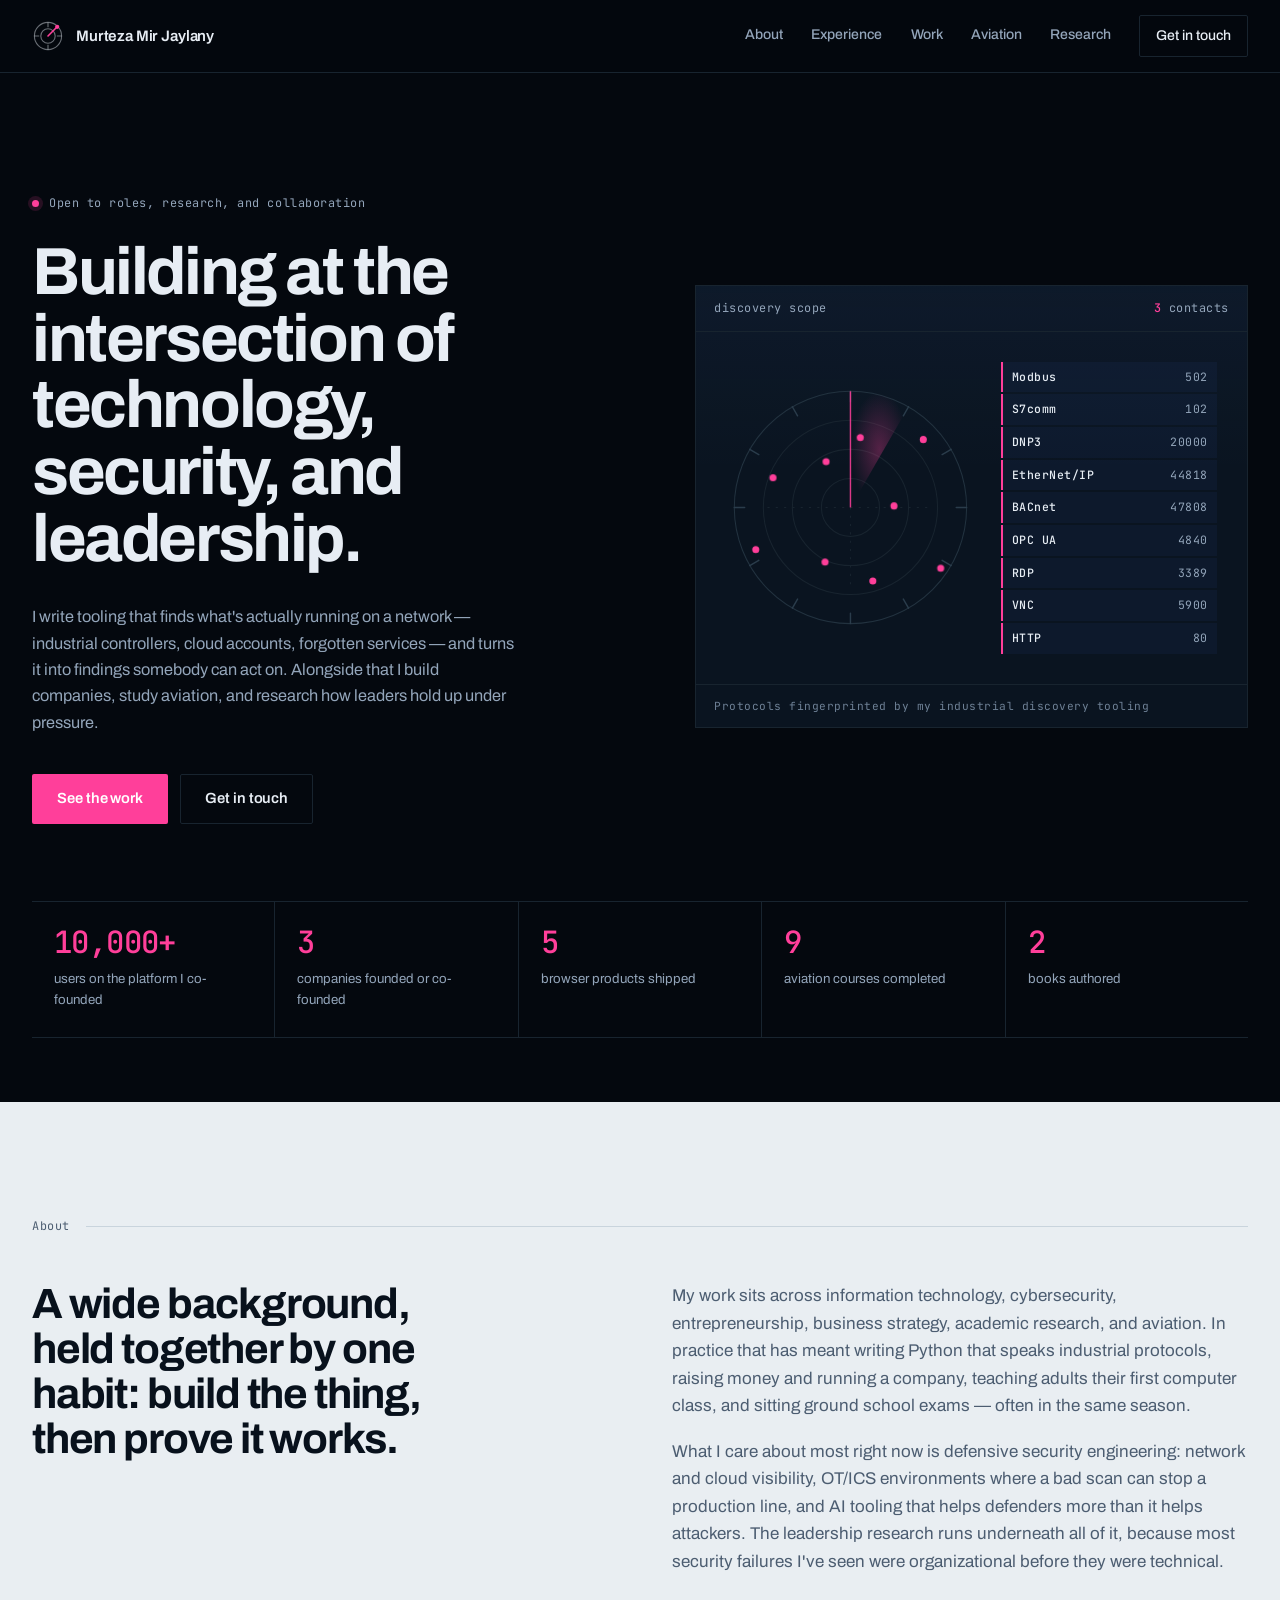
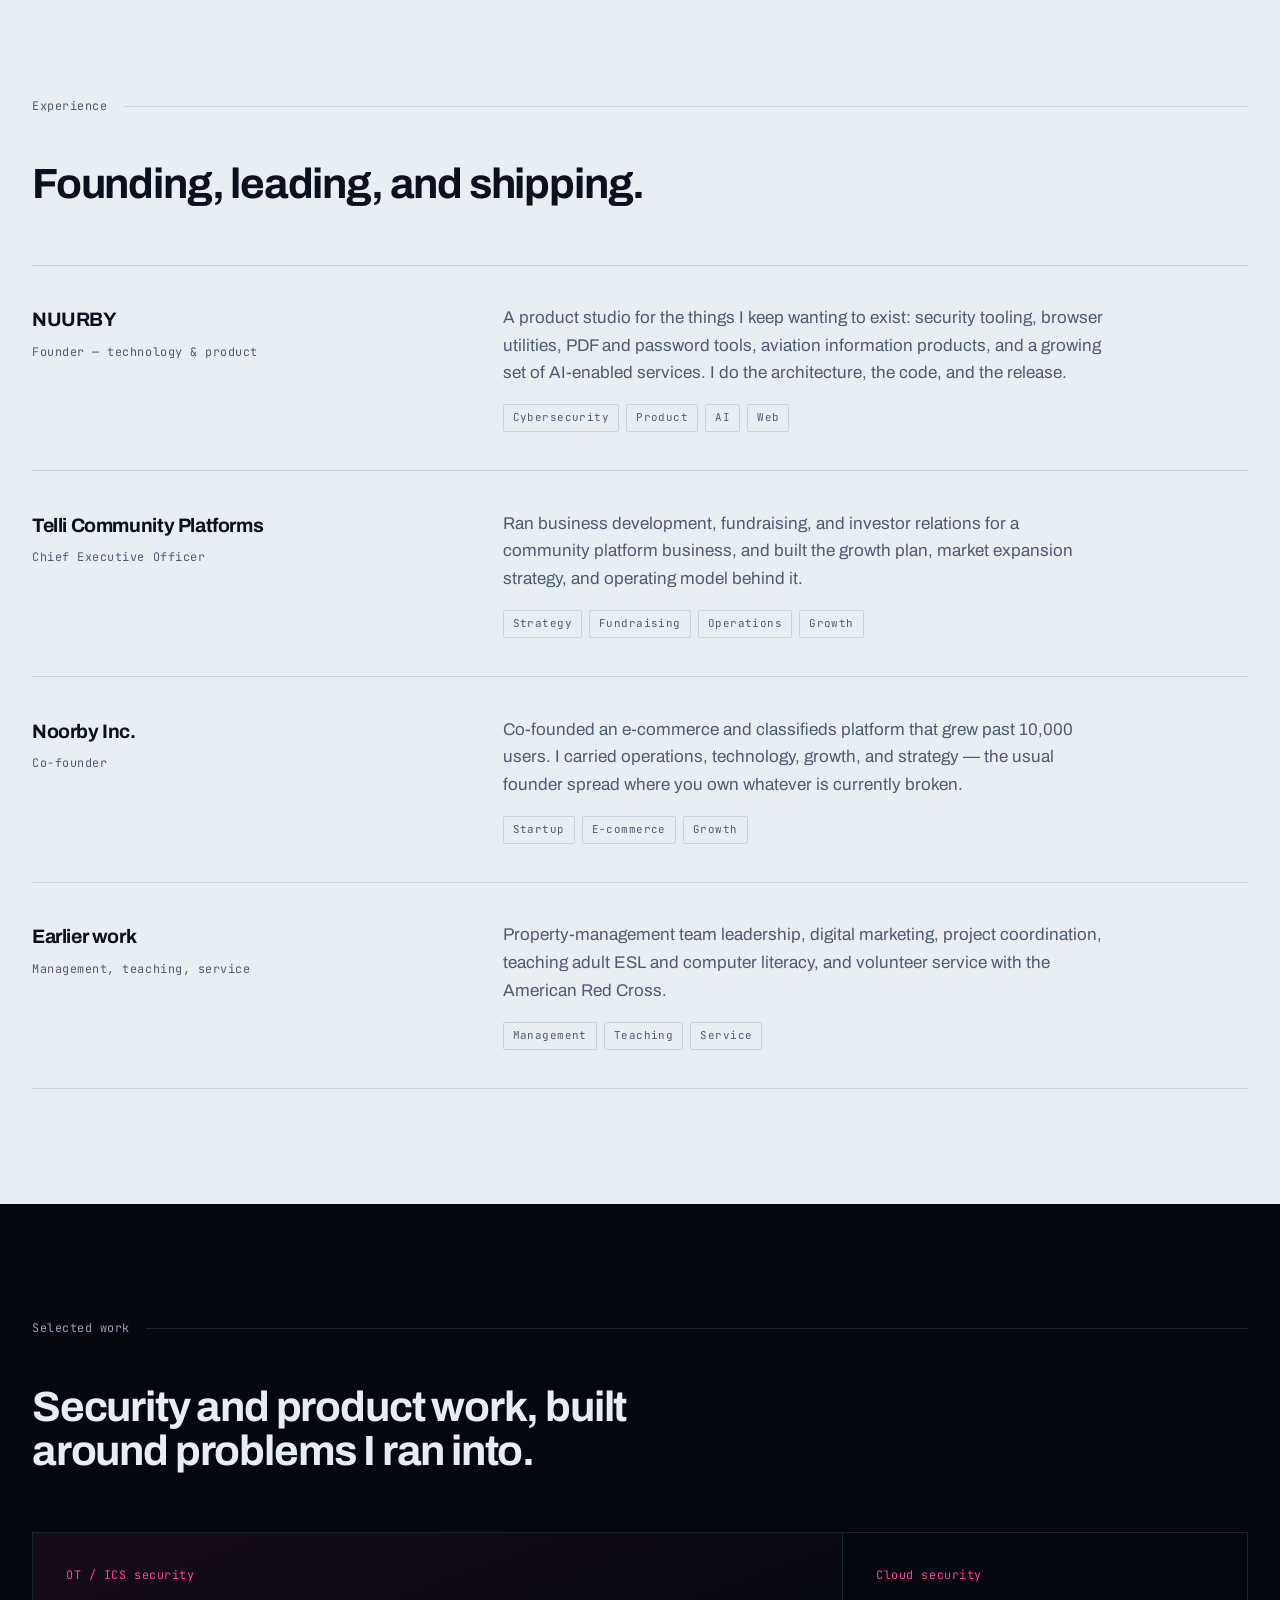
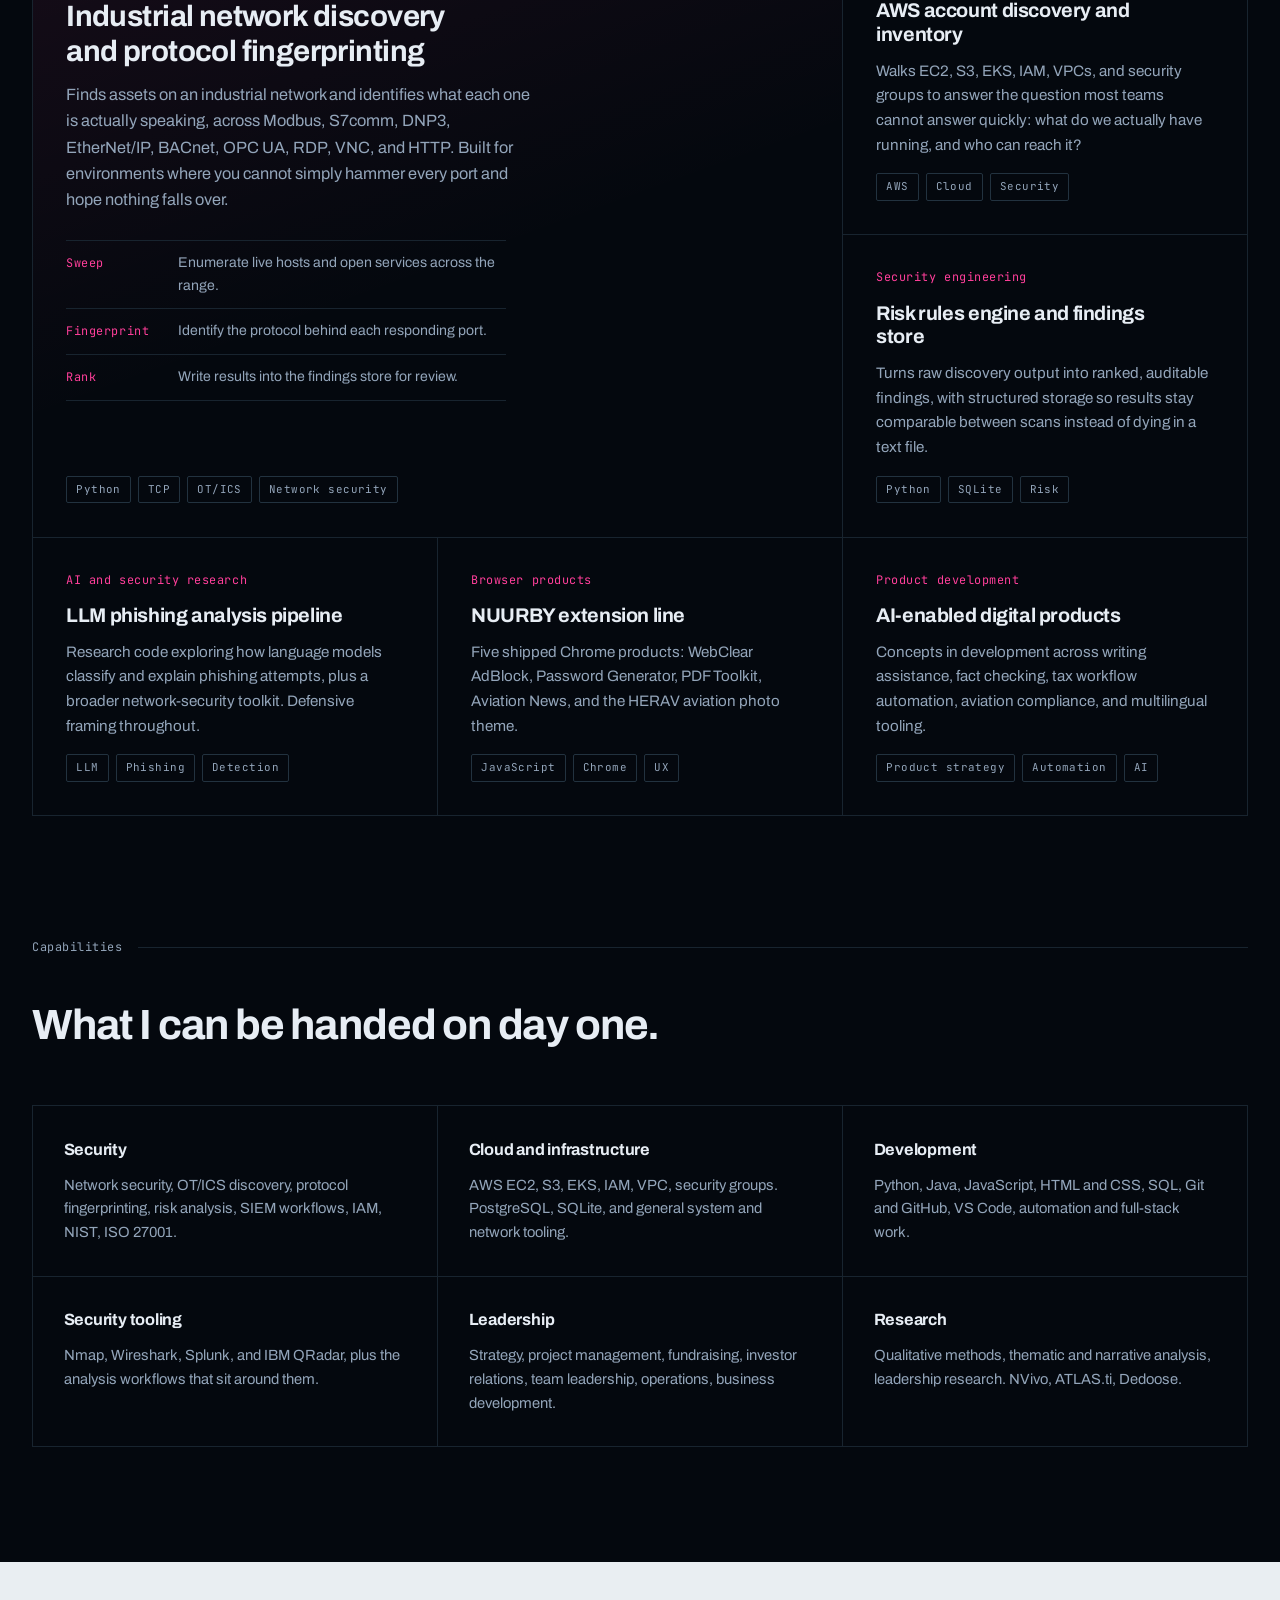
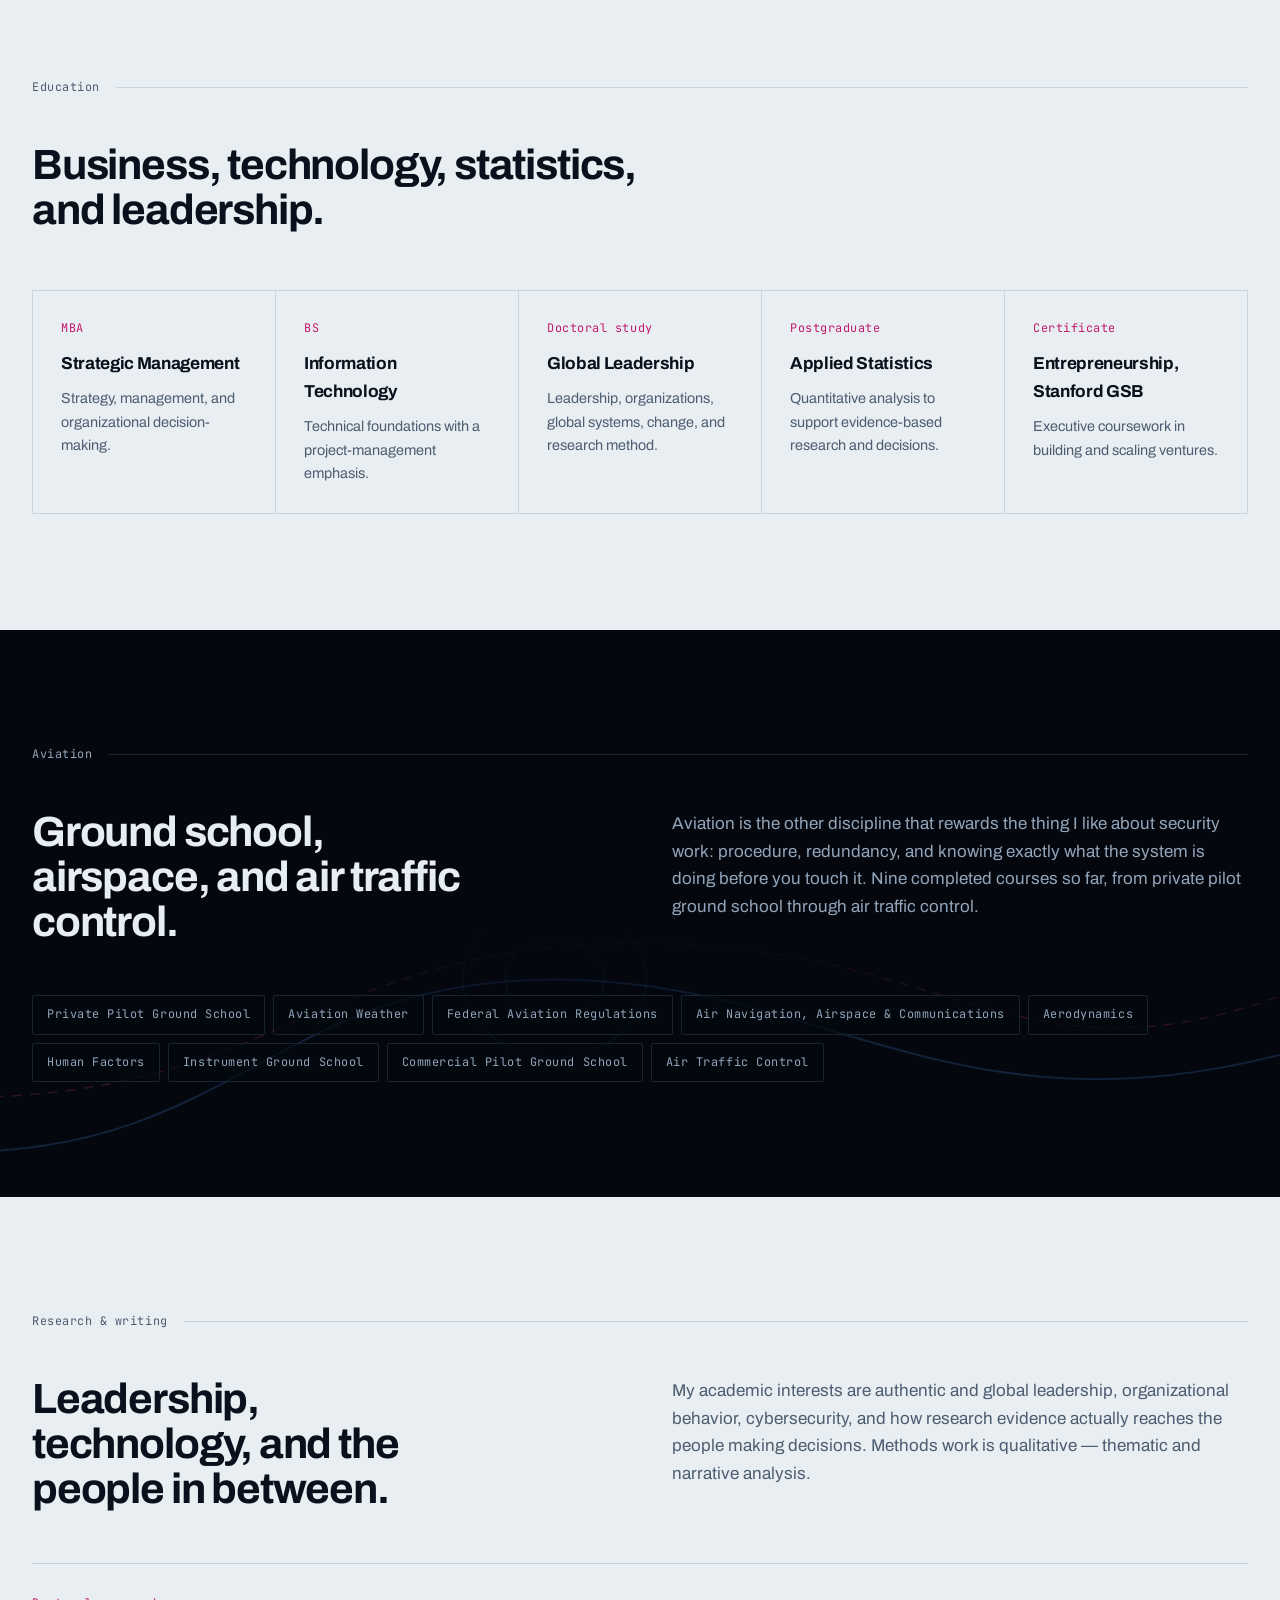
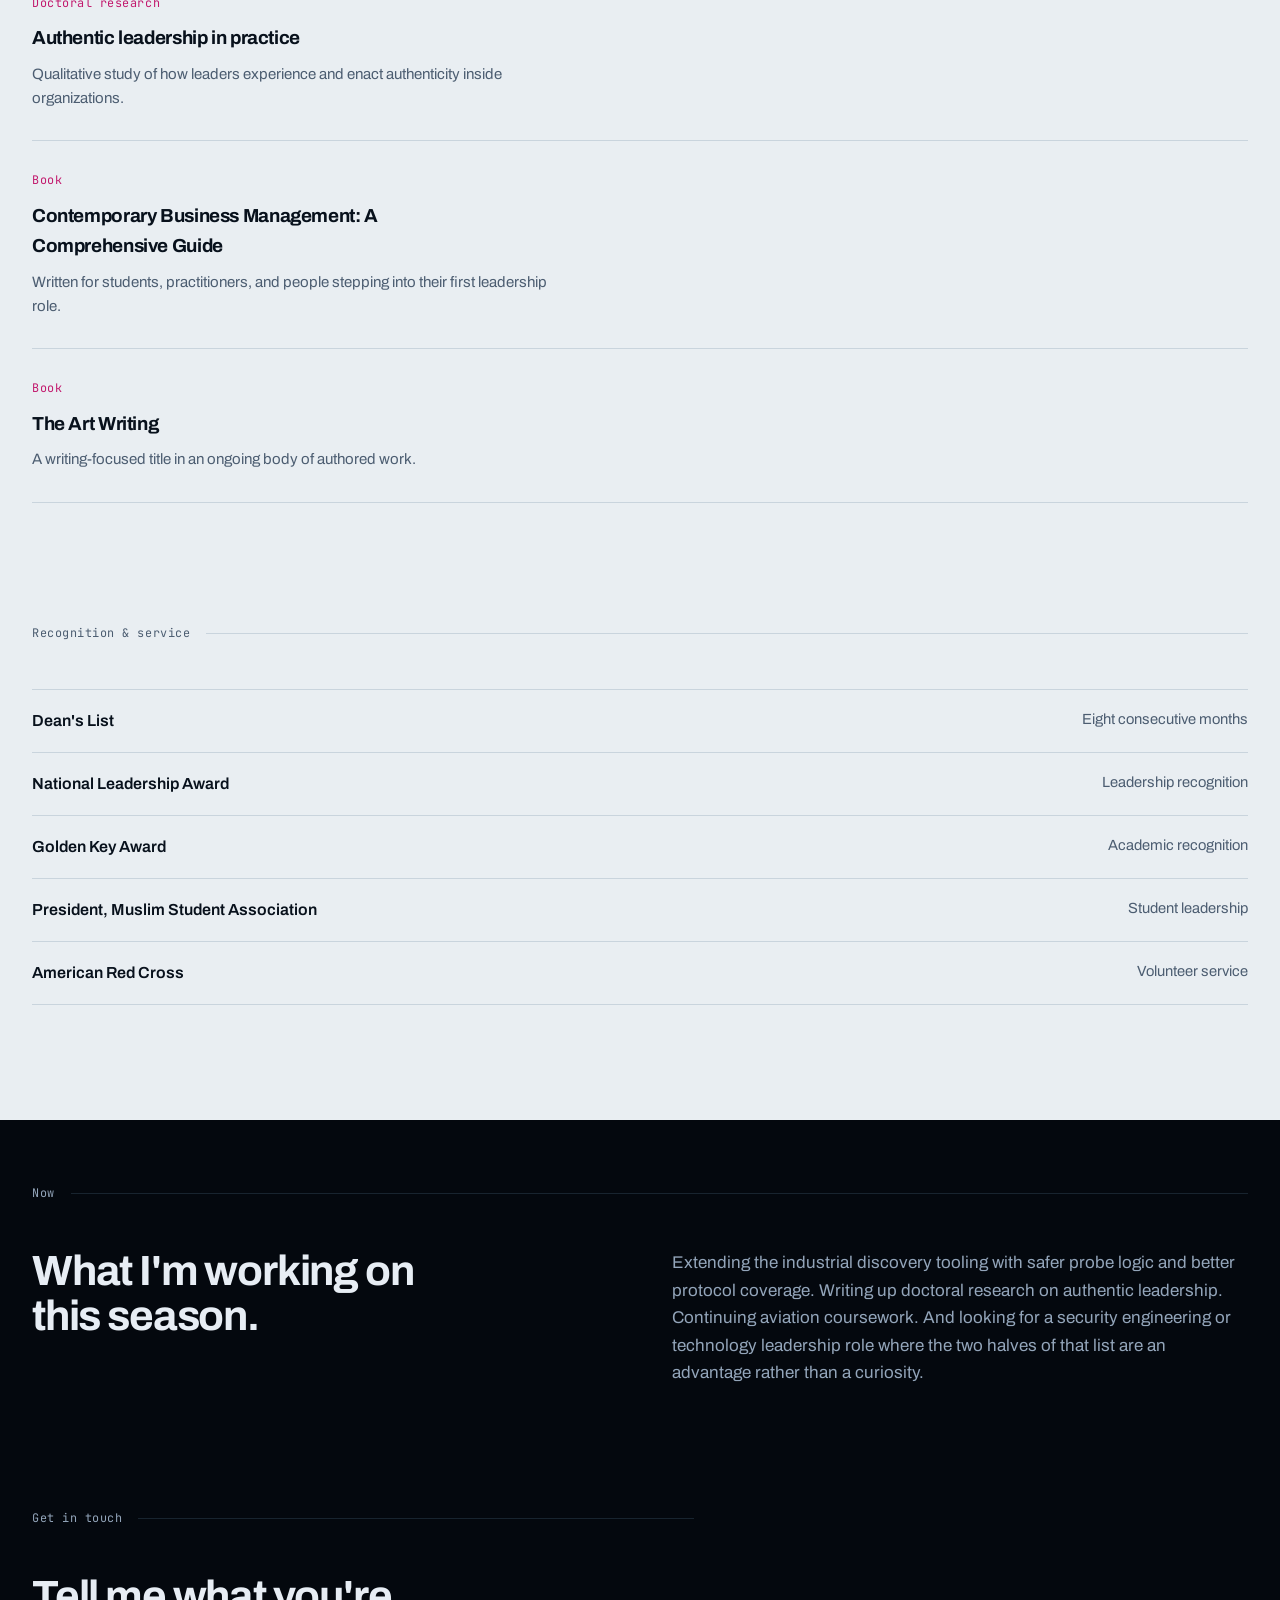
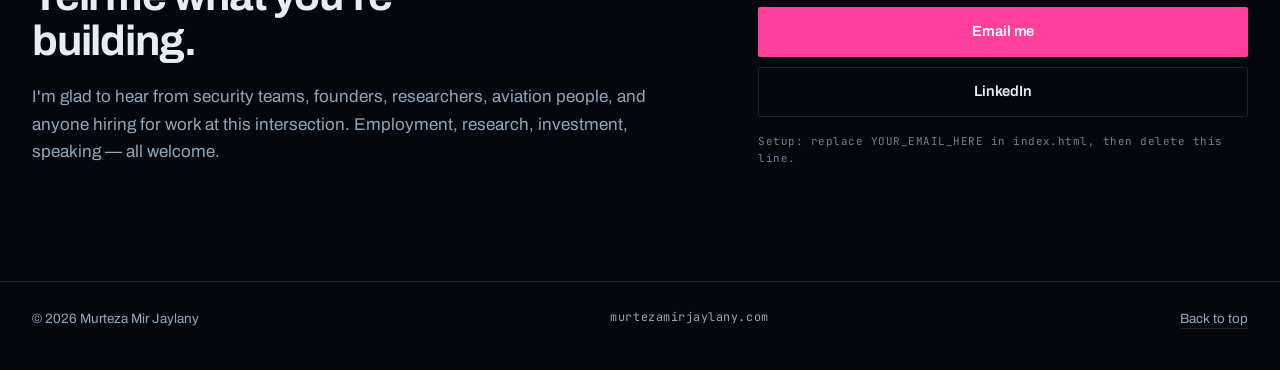
==== index.html @ 1eae5c77 "Add files via upload" ====
<!DOCTYPE html>
<html lang="en" class="no-js">
<head>
<meta charset="utf-8" />
<meta name="viewport" content="width=device-width, initial-scale=1" />
<title>Murteza Mir Jaylany — Cybersecurity, Aviation, Leadership</title>

<meta name="description" content="Murteza Mir Jaylany builds security tooling for industrial and cloud networks, founds technology companies, and studies aviation and global leadership." />
<meta name="author" content="Murteza Mir Jaylany" />
<link rel="canonical" href="https://murtezamirjaylany.com/" />

<meta property="og:type" content="website" />
<meta property="og:url" content="https://murtezamirjaylany.com/" />
<meta property="og:site_name" content="Murteza Mir Jaylany" />
<meta property="og:title" content="Murteza Mir Jaylany — Cybersecurity, Aviation, Leadership" />
<meta property="og:description" content="Security tooling for industrial and cloud networks. Founder. Researcher. Aviation student." />
<meta property="og:image" content="https://murtezamirjaylany.com/og-image.png" />
<meta property="og:image:width" content="1200" />
<meta property="og:image:height" content="630" />
<meta name="twitter:card" content="summary_large_image" />
<meta name="twitter:title" content="Murteza Mir Jaylany — Cybersecurity, Aviation, Leadership" />
<meta name="twitter:description" content="Security tooling for industrial and cloud networks. Founder. Researcher. Aviation student." />
<meta name="twitter:image" content="https://murtezamirjaylany.com/og-image.png" />

<meta name="theme-color" content="#04080E" />
<link rel="icon" href="favicon.svg" type="image/svg+xml" />
<link rel="apple-touch-icon" href="apple-touch-icon.png" />

<link rel="preconnect" href="https://fonts.googleapis.com" />
<link rel="preconnect" href="https://fonts.gstatic.com" crossorigin />
<link href="https://fonts.googleapis.com/css2?family=Archivo:wght@400;500;600;700;800&family=JetBrains+Mono:wght@400;500;700&display=swap" rel="stylesheet" />
<link rel="stylesheet" href="styles.css" />

<script>document.documentElement.className = document.documentElement.className.replace('no-js','js');</script>

<script type="application/ld+json">
{
  "@context": "https://schema.org",
  "@type": "Person",
  "name": "Murteza Mir Jaylany",
  "url": "https://murtezamirjaylany.com/",
  "jobTitle": "Technology and Cybersecurity Professional",
  "sameAs": ["https://www.linkedin.com/in/murtezasmjaylany"],
  "knowsAbout": [
    "Cybersecurity","Network Security","OT/ICS Security","Cloud Security",
    "Information Technology","Aviation","Air Traffic Control",
    "Entrepreneurship","Global Leadership","Qualitative Research"
  ]
}
</script>
</head>

<body>
<a class="skip" href="#main">Skip to content</a>

<header class="masthead" id="top">
  <div class="shell masthead__in">
    <a class="ident" href="#top">
      <svg class="ident__mark" viewBox="0 0 40 40" aria-hidden="true" focusable="false">
        <circle cx="20" cy="20" r="17" fill="none" stroke="currentColor" stroke-width="1.4" opacity=".45"/>
        <circle cx="20" cy="20" r="9"  fill="none" stroke="currentColor" stroke-width="1.4" opacity=".45"/>
        <path d="M20 3v6M20 31v6M3 20h6M31 20h6" stroke="currentColor" stroke-width="1.4" opacity=".45"/>
        <path d="M20 20 L31.5 8.5" stroke="var(--mag)" stroke-width="2" stroke-linecap="round"/>
        <circle cx="31.5" cy="8.5" r="2.6" fill="var(--mag)"/>
      </svg>
      <span class="ident__name">Murteza Mir Jaylany</span>
    </a>

    <button class="burger" type="button" aria-expanded="false" aria-controls="nav">
      <span class="burger__bars" aria-hidden="true"><i></i><i></i></span>
      <span class="burger__label">Menu</span>
    </button>

    <nav class="nav" id="nav" aria-label="Primary">
      <a href="#about">About</a>
      <a href="#work">Experience</a>
      <a href="#projects">Work</a>
      <a href="#aviation">Aviation</a>
      <a href="#research">Research</a>
      <a class="nav__cta" href="#contact">Get in touch</a>
    </nav>
  </div>
</header>

<main id="main">

  <!-- ============ HERO ============ -->
  <section class="band band--void hero">
    <div class="shell hero__in">

      <div class="hero__copy">
        <p class="hero__status"><span class="dot" aria-hidden="true"></span>Open to roles, research, and collaboration</p>
        <h1 class="hero__title">Building at the intersection of technology, security, and leadership.</h1>
        <p class="hero__lede">
          I write tooling that finds what's actually running on a network — industrial
          controllers, cloud accounts, forgotten services — and turns it into findings
          somebody can act on. Alongside that I build companies, study aviation, and
          research how leaders hold up under pressure.
        </p>
        <div class="hero__acts">
          <a class="btn btn--solid" href="#projects">See the work</a>
          <a class="btn btn--ghost" href="#contact">Get in touch</a>
        </div>
      </div>

      <!-- The scope: discovery sweep + protocol readout -->
      <div class="scope" role="img" aria-label="Illustration of a network discovery scope plotting nine industrial and IT services with their standard ports.">
        <div class="scope__head">
          <span class="mono">discovery scope</span>
          <span class="mono scope__count"><b data-count>9</b> contacts</span>
        </div>

        <div class="scope__body">
          <svg class="scope__plot" viewBox="0 0 240 240" aria-hidden="true" focusable="false">
            <defs>
              <radialGradient id="sweepFade" cx="50%" cy="50%" r="50%">
                <stop offset="0%"  stop-color="var(--mag)" stop-opacity=".30"/>
                <stop offset="100%" stop-color="var(--mag)" stop-opacity="0"/>
              </radialGradient>
            </defs>

            <g class="scope__rings">
              <circle cx="120" cy="120" r="112"/>
              <circle cx="120" cy="120" r="84"/>
              <circle cx="120" cy="120" r="56"/>
              <circle cx="120" cy="120" r="28"/>
            </g>

            <g class="scope__ticks">
              <path d="M120 8v10M120 222v10M8 120h10M222 120h10"/>
              <path d="M176 22.9l-5 8.7M64 217.1l5-8.7M217.1 176l-8.7-5M22.9 64l8.7 5"/>
              <path d="M64 22.9l5 8.7M176 217.1l-5-8.7M22.9 176l8.7-5M217.1 64l-8.7 5"/>
            </g>

            <path class="scope__cross" d="M120 40v160M40 120h160"/>

            <g class="scope__sweep">
              <path d="M120 120 L120 8 A112 112 0 0 1 176 22.9 Z" fill="url(#sweepFade)"/>
              <path d="M120 120 L120 8" stroke="var(--mag)" stroke-width="1.4" opacity=".85"/>
            </g>

            <g class="scope__blips">
              <g class="blip"><circle cx="129.5" cy="52.7"  r="3.4"/></g>
              <g class="blip"><circle cx="190.2" cy="54.5"  r="3.4"/></g>
              <g class="blip"><circle cx="162.0" cy="118.5" r="3.4"/></g>
              <g class="blip"><circle cx="207.0" cy="178.7" r="3.4"/></g>
              <g class="blip"><circle cx="141.6" cy="190.8" r="3.4"/></g>
              <g class="blip"><circle cx="95.5"  cy="172.6" r="3.4"/></g>
              <g class="blip"><circle cx="28.7"  cy="160.7" r="3.4"/></g>
              <g class="blip"><circle cx="45.3"  cy="91.3"  r="3.4"/></g>
              <g class="blip"><circle cx="96.5"  cy="75.9"  r="3.4"/></g>
            </g>
          </svg>

          <ul class="readout mono">
            <li><b>Modbus</b><span>502</span></li>
            <li><b>S7comm</b><span>102</span></li>
            <li><b>DNP3</b><span>20000</span></li>
            <li><b>EtherNet/IP</b><span>44818</span></li>
            <li><b>BACnet</b><span>47808</span></li>
            <li><b>OPC&nbsp;UA</b><span>4840</span></li>
            <li><b>RDP</b><span>3389</span></li>
            <li><b>VNC</b><span>5900</span></li>
            <li><b>HTTP</b><span>80</span></li>
          </ul>
        </div>

        <p class="scope__foot mono">Protocols fingerprinted by my industrial discovery tooling</p>
      </div>
    </div>

    <!-- ============ IMPACT ============ -->
    <div class="shell">
      <ul class="impact" aria-label="Selected results">
        <li><b class="mono">10,000+</b><span>users on the platform I co-founded</span></li>
        <li><b class="mono">3</b><span>companies founded or co-founded</span></li>
        <li><b class="mono">5</b><span>browser products shipped</span></li>
        <li><b class="mono">9</b><span>aviation courses completed</span></li>
        <li><b class="mono">2</b><span>books authored</span></li>
      </ul>
    </div>
  </section>

  <!-- ============ ABOUT ============ -->
  <section class="band band--chart band--flush" id="about">
    <div class="shell">
      <p class="marker mono">About</p>
      <div class="duo">
        <h2 class="h2">A wide background, held together by one habit: build the thing, then prove it works.</h2>
        <div class="prose">
          <p>
            My work sits across information technology, cybersecurity, entrepreneurship,
            business strategy, academic research, and aviation. In practice that has meant
            writing Python that speaks industrial protocols, raising money and running a
            company, teaching adults their first computer class, and sitting ground school
            exams — often in the same season.
          </p>
          <p>
            What I care about most right now is defensive security engineering: network and
            cloud visibility, OT/ICS environments where a bad scan can stop a production
            line, and AI tooling that helps defenders more than it helps attackers. The
            leadership research runs underneath all of it, because most security failures
            I've seen were organizational before they were technical.
          </p>
        </div>
      </div>
    </div>
  </section>

  <!-- ============ EXPERIENCE ============ -->
  <section class="band band--chart band--tight" id="work">
    <div class="shell">
      <p class="marker mono">Experience</p>
      <h2 class="h2 h2--wide">Founding, leading, and shipping.</h2>

      <ol class="roles">
        <li class="role">
          <div class="role__meta">
            <span class="role__org">NUURBY</span>
            <span class="mono role__title">Founder — technology &amp; product</span>
          </div>
          <div class="role__body">
            <p>
              A product studio for the things I keep wanting to exist: security tooling,
              browser utilities, PDF and password tools, aviation information products, and
              a growing set of AI-enabled services. I do the architecture, the code, and the
              release.
            </p>
            <ul class="chips"><li>Cybersecurity</li><li>Product</li><li>AI</li><li>Web</li></ul>
          </div>
        </li>

        <li class="role">
          <div class="role__meta">
            <span class="role__org">Telli Community Platforms</span>
            <span class="mono role__title">Chief Executive Officer</span>
          </div>
          <div class="role__body">
            <p>
              Ran business development, fundraising, and investor relations for a
              community platform business, and built the growth plan, market expansion
              strategy, and operating model behind it.
            </p>
            <ul class="chips"><li>Strategy</li><li>Fundraising</li><li>Operations</li><li>Growth</li></ul>
          </div>
        </li>

        <li class="role">
          <div class="role__meta">
            <span class="role__org">Noorby Inc.</span>
            <span class="mono role__title">Co-founder</span>
          </div>
          <div class="role__body">
            <p>
              Co-founded an e-commerce and classifieds platform that grew past 10,000 users.
              I carried operations, technology, growth, and strategy — the usual founder
              spread where you own whatever is currently broken.
            </p>
            <ul class="chips"><li>Startup</li><li>E-commerce</li><li>Growth</li></ul>
          </div>
        </li>

        <li class="role">
          <div class="role__meta">
            <span class="role__org">Earlier work</span>
            <span class="mono role__title">Management, teaching, service</span>
          </div>
          <div class="role__body">
            <p>
              Property-management team leadership, digital marketing, project coordination,
              teaching adult ESL and computer literacy, and volunteer service with the
              American Red Cross.
            </p>
            <ul class="chips"><li>Management</li><li>Teaching</li><li>Service</li></ul>
          </div>
        </li>
      </ol>
    </div>
  </section>

  <!-- ============ PROJECTS ============ -->
  <section class="band band--void band--flush" id="projects">
    <div class="shell">
      <p class="marker mono">Selected work</p>
      <h2 class="h2 h2--wide">Security and product work, built around problems I ran into.</h2>

      <div class="grid">

        <article class="cell cell--lead">
          <p class="cell__domain mono">OT / ICS security</p>
          <h3 class="cell__title">Industrial network discovery and protocol fingerprinting</h3>
          <p class="cell__text">
            Finds assets on an industrial network and identifies what each one is actually
            speaking, across Modbus, S7comm, DNP3, EtherNet/IP, BACnet, OPC UA, RDP, VNC, and
            HTTP. Built for environments where you cannot simply hammer every port and hope
            nothing falls over.
          </p>
          <ol class="stages">
            <li><span class="mono">Sweep</span><p>Enumerate live hosts and open services across the range.</p></li>
            <li><span class="mono">Fingerprint</span><p>Identify the protocol behind each responding port.</p></li>
            <li><span class="mono">Rank</span><p>Write results into the findings store for review.</p></li>
          </ol>
          <ul class="chips chips--dark"><li>Python</li><li>TCP</li><li>OT/ICS</li><li>Network security</li></ul>
        </article>

        <article class="cell">
          <p class="cell__domain mono">Cloud security</p>
          <h3 class="cell__title">AWS account discovery and inventory</h3>
          <p class="cell__text">
            Walks EC2, S3, EKS, IAM, VPCs, and security groups to answer the question most
            teams cannot answer quickly: what do we actually have running, and who can reach it?
          </p>
          <ul class="chips chips--dark"><li>AWS</li><li>Cloud</li><li>Security</li></ul>
        </article>

        <article class="cell">
          <p class="cell__domain mono">Security engineering</p>
          <h3 class="cell__title">Risk rules engine and findings store</h3>
          <p class="cell__text">
            Turns raw discovery output into ranked, auditable findings, with structured
            storage so results stay comparable between scans instead of dying in a text file.
          </p>
          <ul class="chips chips--dark"><li>Python</li><li>SQLite</li><li>Risk</li></ul>
        </article>

        <article class="cell">
          <p class="cell__domain mono">AI and security research</p>
          <h3 class="cell__title">LLM phishing analysis pipeline</h3>
          <p class="cell__text">
            Research code exploring how language models classify and explain phishing
            attempts, plus a broader network-security toolkit. Defensive framing throughout.
          </p>
          <ul class="chips chips--dark"><li>LLM</li><li>Phishing</li><li>Detection</li></ul>
        </article>

        <article class="cell">
          <p class="cell__domain mono">Browser products</p>
          <h3 class="cell__title">NUURBY extension line</h3>
          <p class="cell__text">
            Five shipped Chrome products: WebClear AdBlock, Password Generator, PDF Toolkit,
            Aviation News, and the HERAV aviation photo theme.
          </p>
          <ul class="chips chips--dark"><li>JavaScript</li><li>Chrome</li><li>UX</li></ul>
        </article>

        <article class="cell">
          <p class="cell__domain mono">Product development</p>
          <h3 class="cell__title">AI-enabled digital products</h3>
          <p class="cell__text">
            Concepts in development across writing assistance, fact checking, tax workflow
            automation, aviation compliance, and multilingual tooling.
          </p>
          <ul class="chips chips--dark"><li>Product strategy</li><li>Automation</li><li>AI</li></ul>
        </article>

      </div>
    </div>
  </section>

  <!-- ============ CAPABILITIES ============ -->
  <section class="band band--void band--tight" id="capabilities">
    <div class="shell">
      <p class="marker mono">Capabilities</p>
      <h2 class="h2 h2--wide">What I can be handed on day one.</h2>

      <dl class="caps">
        <div class="cap">
          <dt>Security</dt>
          <dd>Network security, OT/ICS discovery, protocol fingerprinting, risk analysis, SIEM workflows, IAM, NIST, ISO 27001.</dd>
        </div>
        <div class="cap">
          <dt>Cloud and infrastructure</dt>
          <dd>AWS EC2, S3, EKS, IAM, VPC, security groups. PostgreSQL, SQLite, and general system and network tooling.</dd>
        </div>
        <div class="cap">
          <dt>Development</dt>
          <dd>Python, Java, JavaScript, HTML and CSS, SQL, Git and GitHub, VS Code, automation and full-stack work.</dd>
        </div>
        <div class="cap">
          <dt>Security tooling</dt>
          <dd>Nmap, Wireshark, Splunk, and IBM QRadar, plus the analysis workflows that sit around them.</dd>
        </div>
        <div class="cap">
          <dt>Leadership</dt>
          <dd>Strategy, project management, fundraising, investor relations, team leadership, operations, business development.</dd>
        </div>
        <div class="cap">
          <dt>Research</dt>
          <dd>Qualitative methods, thematic and narrative analysis, leadership research. NVivo, ATLAS.ti, Dedoose.</dd>
        </div>
      </dl>
    </div>
  </section>

  <!-- ============ EDUCATION ============ -->
  <section class="band band--chart" id="education">
    <div class="shell">
      <p class="marker mono">Education</p>
      <h2 class="h2 h2--wide">Business, technology, statistics, and leadership.</h2>

      <ul class="degrees">
        <li>
          <span class="mono degrees__level">MBA</span>
          <h3>Strategic Management</h3>
          <p>Strategy, management, and organizational decision-making.</p>
        </li>
        <li>
          <span class="mono degrees__level">BS</span>
          <h3>Information Technology</h3>
          <p>Technical foundations with a project-management emphasis.</p>
        </li>
        <li>
          <span class="mono degrees__level">Doctoral study</span>
          <h3>Global Leadership</h3>
          <p>Leadership, organizations, global systems, change, and research method.</p>
        </li>
        <li>
          <span class="mono degrees__level">Postgraduate</span>
          <h3>Applied Statistics</h3>
          <p>Quantitative analysis to support evidence-based research and decisions.</p>
        </li>
        <li>
          <span class="mono degrees__level">Certificate</span>
          <h3>Entrepreneurship, Stanford GSB</h3>
          <p>Executive coursework in building and scaling ventures.</p>
        </li>
      </ul>
    </div>
  </section>

  <!-- ============ AVIATION ============ -->
  <section class="band band--void band--sectional" id="aviation">
    <svg class="sectional" viewBox="0 0 1200 300" preserveAspectRatio="none" aria-hidden="true" focusable="false">
      <path d="M-40 250 C 220 250 260 60 520 60 S 900 250 1240 130" class="sectional__b"/>
      <path d="M-40 190 C 260 190 300 20 600 20 S 960 200 1240 60"  class="sectional__e"/>
      <circle cx="520" cy="60" r="46" class="sectional__ring"/>
      <circle cx="520" cy="60" r="86" class="sectional__ring"/>
    </svg>

    <div class="shell">
      <p class="marker mono">Aviation</p>
      <div class="duo">
        <h2 class="h2">Ground school, airspace, and air traffic control.</h2>
        <div class="prose">
          <p>
            Aviation is the other discipline that rewards the thing I like about security
            work: procedure, redundancy, and knowing exactly what the system is doing before
            you touch it. Nine completed courses so far, from private pilot ground school
            through air traffic control.
          </p>
        </div>
      </div>

      <ul class="courses mono">
        <li>Private Pilot Ground School</li>
        <li>Aviation Weather</li>
        <li>Federal Aviation Regulations</li>
        <li>Air Navigation, Airspace &amp; Communications</li>
        <li>Aerodynamics</li>
        <li>Human Factors</li>
        <li>Instrument Ground School</li>
        <li>Commercial Pilot Ground School</li>
        <li>Air Traffic Control</li>
      </ul>
    </div>
  </section>

  <!-- ============ RESEARCH ============ -->
  <section class="band band--chart band--flush" id="research">
    <div class="shell">
      <p class="marker mono">Research &amp; writing</p>
      <div class="duo">
        <h2 class="h2">Leadership, technology, and the people in between.</h2>
        <div class="prose">
          <p>
            My academic interests are authentic and global leadership, organizational
            behavior, cybersecurity, and how research evidence actually reaches the people
            making decisions. Methods work is qualitative — thematic and narrative analysis.
          </p>
        </div>
      </div>

      <ul class="works">
        <li>
          <span class="mono works__kind">Doctoral research</span>
          <h3>Authentic leadership in practice</h3>
          <p>Qualitative study of how leaders experience and enact authenticity inside organizations.</p>
        </li>
        <li>
          <span class="mono works__kind">Book</span>
          <h3>Contemporary Business Management: A Comprehensive Guide</h3>
          <p>Written for students, practitioners, and people stepping into their first leadership role.</p>
        </li>
        <li>
          <span class="mono works__kind">Book</span>
          <h3>The Art Writing</h3>
          <p>A writing-focused title in an ongoing body of authored work.</p>
        </li>
      </ul>
    </div>
  </section>

  <!-- ============ RECOGNITION ============ -->
  <section class="band band--chart band--tight" id="recognition">
    <div class="shell">
      <p class="marker mono">Recognition &amp; service</p>
      <ul class="honors">
        <li><b>Dean's List</b><span>Eight consecutive months</span></li>
        <li><b>National Leadership Award</b><span>Leadership recognition</span></li>
        <li><b>Golden Key Award</b><span>Academic recognition</span></li>
        <li><b>President, Muslim Student Association</b><span>Student leadership</span></li>
        <li><b>American Red Cross</b><span>Volunteer service</span></li>
      </ul>
    </div>
  </section>

  <!-- ============ NOW ============ -->
  <!-- EDIT ME: rewrite this every few months so it stays true. -->
  <section class="band band--void band--tight band--flush" id="now">
    <div class="shell">
      <p class="marker mono">Now</p>
      <div class="duo">
        <h2 class="h2">What I'm working on this season.</h2>
        <div class="prose">
          <p>
            Extending the industrial discovery tooling with safer probe logic and better
            protocol coverage. Writing up doctoral research on authentic leadership.
            Continuing aviation coursework. And looking for a security engineering or
            technology leadership role where the two halves of that list are an advantage
            rather than a curiosity.
          </p>
        </div>
      </div>
    </div>
  </section>

  <!-- ============ CONTACT ============ -->
  <section class="band band--void band--tight contact" id="contact">
    <div class="shell contact__in">
      <div>
        <p class="marker mono">Get in touch</p>
        <h2 class="h2">Tell me what you're building.</h2>
        <p class="prose prose--dark">
          I'm glad to hear from security teams, founders, researchers, aviation people, and
          anyone hiring for work at this intersection. Employment, research, investment,
          speaking — all welcome.
        </p>
      </div>

      <div class="contact__acts">
        <!-- REPLACE YOUR_EMAIL_HERE (both places below) with your real address, then delete the .setup note. -->
        <a class="btn btn--solid" href="mailto:YOUR_EMAIL_HERE">Email me</a>
        <a class="btn btn--ghost" href="https://www.linkedin.com/in/murtezasmjaylany" target="_blank" rel="noopener noreferrer">LinkedIn</a>
        <p class="setup mono">Setup: replace YOUR_EMAIL_HERE in index.html, then delete this line.</p>
      </div>
    </div>
  </section>

</main>

<footer class="foot">
  <div class="shell foot__in">
    <p>&copy; <span id="year">2026</span> Murteza Mir Jaylany</p>
    <p class="mono">murtezamirjaylany.com</p>
    <p><a href="#top">Back to top</a></p>
  </div>
</footer>

<script src="script.js"></script>
</body>
</html>
---- styles.css ----
/* ============================================================
   Murteza Mir Jaylany — murtezamirjaylany.com
   Palette and structure drawn from FAA sectional chart
   convention: Class C magenta, Class B blue, night panel.
   ============================================================ */

:root{
  /* surfaces */
  --void:      #04080E;   /* night instrument panel   */
  --panel:     #0A1420;   /* raised panel             */
  --chart:     #E9EEF2;   /* chart paper (cool)       */

  /* ink */
  --paper:     #E7EDF4;
  --ink:       #08111C;
  --dim-d:     #93A5BA;
  --dim-l:     #4C5D71;

  /* hairlines */
  --rule-d:    #18242F;
  --rule-l:    #C9D4DD;

  /* signal */
  --mag:       #FF3F9A;   /* Class C magenta          */
  --mag-deep:  #C21A6E;   /* magenta for light bands  */
  --blue:      #4C86F0;   /* Class B blue, line work  */

  --sans: 'Archivo', -apple-system, BlinkMacSystemFont, 'Segoe UI', Roboto, sans-serif;
  --code: 'JetBrains Mono', ui-monospace, SFMono-Regular, Menlo, Consolas, monospace;
}

*, *::before, *::after { box-sizing: border-box; }

html { scroll-behavior: smooth; -webkit-text-size-adjust: 100%; }

body{
  margin:0;
  background: var(--void);
  color: var(--paper);
  font-family: var(--sans);
  font-size: 1.0625rem;
  line-height: 1.62;
  font-weight: 400;
  -webkit-font-smoothing: antialiased;
}

h1,h2,h3{ margin:0; font-weight:700; }
p{ margin:0 0 1.05em; }
p:last-child{ margin-bottom:0; }
ul,ol,dl{ margin:0; padding:0; list-style:none; }
a{ color:inherit; text-decoration:none; }
svg{ display:block; }

:focus-visible{
  outline: 2px solid var(--mag);
  outline-offset: 3px;
  border-radius: 2px;
}

.mono{
  font-family: var(--code);
  font-weight: 400;
  font-size: .74rem;
  letter-spacing: .045em;
}

.skip{
  position:absolute; left:-9999px; top:10px; z-index:200;
  background: var(--mag); color:#fff; padding:10px 16px; font-weight:600;
}
.skip:focus{ left:12px; }

.shell{
  width: min(1240px, 100% - clamp(28px, 5vw, 72px));
  margin-inline: auto;
}

/* keep the sticky masthead off anchored headings */
section[id]{ scroll-margin-top: 84px; }

/* ============================================================
   BANDS — each band scopes its own ink, rule, and accent so
   nested rules never fight over specificity.
   ============================================================ */

.band{
  position: relative;
  padding: clamp(78px, 9vw, 136px) 0;
}
.band--tight{ padding-top: clamp(44px, 5vw, 72px); }
.band--flush{ padding-bottom: clamp(40px, 4.5vw, 64px); }

.band--void{
  background: var(--void);
  color: var(--paper);
  --fg: var(--paper);
  --fg-dim: var(--dim-d);
  --rule: var(--rule-d);
  --acc: var(--mag);
  --cell-bg: var(--void);
}

.band--chart{
  background: var(--chart);
  color: var(--ink);
  --fg: var(--ink);
  --fg-dim: var(--dim-l);
  --rule: var(--rule-l);
  --acc: var(--mag-deep);
  --cell-bg: var(--chart);
}

/* chart-margin annotation: label + hairline running to the edge */
.marker{
  display:flex; align-items:center; gap:16px;
  margin: 0 0 clamp(30px, 3.6vw, 48px);
  color: var(--fg-dim);
}
.marker::after{
  content:''; flex:1 1 auto; height:1px; background: var(--rule);
}

.h2{
  font-size: clamp(1.9rem, 3.3vw, 3.05rem);
  line-height: 1.06;
  letter-spacing: -.028em;
  max-width: 18ch;
}
.h2--wide{ max-width: 26ch; margin-bottom: clamp(38px, 4.5vw, 62px); }

.prose{
  max-width: 62ch;
  color: var(--fg-dim);
}
.prose--dark{ margin-top: 20px; }

.duo{
  display:grid;
  grid-template-columns: minmax(0,1fr) minmax(0,1fr);
  gap: clamp(30px, 5vw, 84px);
  align-items: start;
}

/* ============================================================
   MASTHEAD
   ============================================================ */

.masthead{
  position: sticky; top:0; z-index:100;
  background: rgba(4,8,14,.82);
  backdrop-filter: blur(14px);
  -webkit-backdrop-filter: blur(14px);
  border-bottom: 1px solid var(--rule-d);
}
.masthead__in{
  display:flex; align-items:center; justify-content:space-between;
  gap:24px; min-height:72px;
}

.ident{ display:flex; align-items:center; gap:12px; color:var(--paper); }
.ident__mark{ width:32px; height:32px; flex:none; }
.ident__name{ font-weight:600; font-size:.95rem; letter-spacing:-.01em; }

.nav{ display:flex; align-items:center; gap:clamp(18px,2.2vw,32px); }
.nav a{
  font-size:.88rem; font-weight:500; color:var(--dim-d);
  padding:6px 0; border-bottom:1px solid transparent;
  transition: color .18s ease, border-color .18s ease;
}
.nav a:hover{ color:var(--paper); border-bottom-color: var(--mag); }
.nav .nav__cta{
  color:var(--paper); border:1px solid var(--rule-d);
  padding:9px 16px; border-radius:2px; border-bottom-color:var(--rule-d);
}
.nav .nav__cta:hover{ border-color:var(--mag); color:var(--mag); }

.burger{
  display:none; align-items:center; gap:10px;
  background:none; border:1px solid var(--rule-d); border-radius:2px;
  color:var(--paper); font-family:var(--code); font-size:.74rem;
  padding:9px 13px; cursor:pointer;
}
.burger__bars{ display:grid; gap:4px; }
.burger__bars i{ display:block; width:15px; height:1.5px; background:currentColor; }

/* ============================================================
   HERO
   ============================================================ */

.hero{ padding-bottom: clamp(48px, 5vw, 72px); }
.hero__in{
  display:grid;
  grid-template-columns: minmax(0,1.04fr) minmax(0,.96fr);
  gap: clamp(40px, 5vw, 76px);
  align-items:center;
}

.hero__status{
  display:inline-flex; align-items:center; gap:10px;
  font-family:var(--code); font-size:.74rem; letter-spacing:.045em;
  color:var(--dim-d); margin:0 0 26px;
}
.hero__status .dot{
  width:7px; height:7px; border-radius:50%; flex:none;
  background:var(--mag); box-shadow:0 0 0 4px rgba(255,63,154,.14);
}

.hero__title{
  font-size: clamp(2.4rem, 5.2vw, 4.35rem);
  line-height: 1.0;
  letter-spacing: -.036em;
  font-weight: 700;
  max-width: 16ch;
}

.hero__lede{
  margin: clamp(24px,2.6vw,32px) 0 clamp(28px,3vw,38px);
  max-width: 54ch;
  color: var(--dim-d);
  font-size: clamp(1.02rem, 1.25vw, 1.14rem);
}

.hero__acts{ display:flex; flex-wrap:wrap; gap:12px; }

.btn{
  display:inline-flex; align-items:center; justify-content:center;
  min-height:50px; padding:0 24px; border-radius:2px;
  font-size:.92rem; font-weight:600; letter-spacing:-.005em;
  border:1px solid transparent;
  transition: background-color .18s ease, border-color .18s ease, color .18s ease;
}
.btn--solid{ background:var(--mag); color:#fff; }
.btn--solid:hover{ background:#ff5fab; }
.btn--ghost{ border-color:var(--rule-d); color:var(--paper); }
.btn--ghost:hover{ border-color:var(--mag); color:var(--mag); }
.band--chart .btn--ghost{ border-color:var(--rule-l); color:var(--ink); }

/* ---------- the scope ---------- */

.scope{
  border:1px solid var(--rule-d);
  background:
    linear-gradient(180deg, rgba(76,134,240,.05), rgba(4,8,14,0) 42%),
    var(--panel);
}
.scope__head{
  display:flex; justify-content:space-between; align-items:center;
  padding:13px 18px; border-bottom:1px solid var(--rule-d);
  color:var(--dim-d);
}
.scope__count b{ color:var(--mag); font-weight:500; }

.scope__body{
  display:grid;
  grid-template-columns: minmax(0,1.15fr) minmax(0,1fr);
  gap: clamp(18px,2vw,28px);
  align-items:center;
  padding: clamp(20px,2.4vw,30px);
}

.scope__plot{ width:100%; height:auto; }
.scope__rings circle{ fill:none; stroke:var(--rule-d); stroke-width:1; }
.scope__rings circle:first-child{ stroke:#22323F; }
.scope__ticks path{ stroke:#2A3C4B; stroke-width:1.4; stroke-linecap:round; }
.scope__cross{ stroke:var(--rule-d); stroke-width:1; stroke-dasharray:2 6; }

.scope__sweep{
  transform-origin: 120px 120px;
  animation: sweep 9s linear infinite;
}
@keyframes sweep{ to{ transform: rotate(360deg); } }

.blip circle{ fill:var(--mag); }
.blip::after{ content:none; }

.readout{ display:grid; gap:2px; }
.readout li{
  display:flex; justify-content:space-between; gap:12px; align-items:baseline;
  padding:6px 9px;
  background: rgba(76,134,240,.055);
  border-left:2px solid var(--mag);
  font-size:.72rem;
}
.readout b{ font-weight:500; color:var(--paper); }
.readout span{ color:var(--dim-d); }

.scope__foot{
  padding:12px 18px; border-top:1px solid var(--rule-d);
  color:#6E8095; font-size:.7rem;
}

/* JS-enhanced reveal — without JS everything is simply visible */
.js .blip,
.js .readout li{ opacity:0; }
.js .blip{ animation: ping .55s cubic-bezier(.2,.7,.3,1) var(--d,0ms) forwards; }
.js .readout li{ animation: slot .5s cubic-bezier(.2,.7,.3,1) var(--d,0ms) forwards; }

@keyframes ping{
  0%  { opacity:0; transform:scale(.2); }
  55% { opacity:1; transform:scale(1.5); }
  100%{ opacity:1; transform:scale(1); }
}
@keyframes slot{
  from{ opacity:0; transform:translateX(-8px); }
  to  { opacity:1; transform:none; }
}
.blip{ transform-box: fill-box; transform-origin:center; }

/* ---------- impact strip ---------- */

.impact{
  display:grid; grid-template-columns:repeat(5,minmax(0,1fr));
  gap:1px; background:var(--rule-d);
  border-top:1px solid var(--rule-d); border-bottom:1px solid var(--rule-d);
  margin-top: clamp(56px,6vw,88px);
}
.impact li{ background:var(--void); padding:24px 22px 26px; }
.impact b{
  display:block; font-size:clamp(1.5rem,2.4vw,2rem); font-weight:500;
  color:var(--mag); letter-spacing:-.02em; line-height:1.1;
}
.impact span{
  display:block; margin-top:8px; font-size:.83rem; color:var(--dim-d);
  max-width:22ch;
}

/* ============================================================
   EXPERIENCE
   ============================================================ */

.roles{ border-top:1px solid var(--rule); }
.role{
  display:grid; grid-template-columns:minmax(0,.36fr) minmax(0,.64fr);
  gap: clamp(24px,4vw,64px);
  padding: clamp(28px,3vw,40px) 0;
  border-bottom:1px solid var(--rule);
}
.role__meta{ display:flex; flex-direction:column; gap:7px; }
.role__org{ font-size:1.22rem; font-weight:700; letter-spacing:-.02em; }
.role__title{ color:var(--fg-dim); }
.role__body p{ max-width:60ch; color:var(--fg-dim); }

.chips{ display:flex; flex-wrap:wrap; gap:7px; margin-top:16px; }
.chips li{
  font-family:var(--code); font-size:.68rem; letter-spacing:.04em;
  padding:4px 9px; border:1px solid var(--rule); border-radius:2px;
  color:var(--fg-dim);
}
.chips--dark li{ border-color:#22323F; }

/* ============================================================
   SELECTED WORK
   ============================================================ */

.grid{
  display:grid; grid-template-columns:repeat(3,minmax(0,1fr));
  gap:1px; background:var(--rule);
  border:1px solid var(--rule);
}
.cell{ background:var(--cell-bg); padding:clamp(26px,2.6vw,40px); }
.cell--lead{
  grid-column:span 2; grid-row:span 2;
  background:
    linear-gradient(160deg, rgba(255,63,154,.07), rgba(4,8,14,0) 55%),
    var(--cell-bg);
  display:flex; flex-direction:column;
}
.cell--lead .cell__title{ font-size:clamp(1.5rem,2.3vw,2.1rem); }
.cell--lead .cell__text{ font-size:1.02rem; }
.cell--lead .chips{ margin-top:auto; padding-top:22px; }

.cell__domain{ color:var(--acc); margin:0 0 14px; }
.cell__title{
  font-size:1.24rem; line-height:1.2; letter-spacing:-.02em;
  margin:0 0 12px; max-width:24ch;
}
.cell__text{ color:var(--fg-dim); font-size:.95rem; max-width:52ch; margin-bottom:0; }

.stages{
  margin:26px 0 0; border-top:1px solid var(--rule);
  max-width:44ch;
}
.stages li{
  display:grid; grid-template-columns:96px minmax(0,1fr); gap:16px;
  padding:11px 0; border-bottom:1px solid var(--rule);
  align-items:baseline;
}
.stages span{ color:var(--acc); }
.stages p{ margin:0; color:var(--fg-dim); font-size:.88rem; }

/* ============================================================
   CAPABILITIES
   ============================================================ */

.caps{
  display:grid; grid-template-columns:repeat(3,minmax(0,1fr));
  gap:1px; background:var(--rule); border:1px solid var(--rule);
}
.cap{ background:var(--cell-bg); padding:clamp(24px,2.4vw,34px); }
.cap dt{
  font-size:1.02rem; font-weight:700; letter-spacing:-.015em; margin-bottom:10px;
}
.cap dd{ margin:0; color:var(--fg-dim); font-size:.92rem; }

/* ============================================================
   EDUCATION
   ============================================================ */

.degrees{
  display:grid; grid-template-columns:repeat(auto-fit,minmax(224px,1fr));
  gap:1px; background:var(--rule); border:1px solid var(--rule);
}
.degrees li{ background:var(--cell-bg); padding:clamp(22px,2.2vw,30px); }
.degrees__level{ display:block; color:var(--acc); margin-bottom:12px; }
.degrees h3{ font-size:1.08rem; letter-spacing:-.02em; margin-bottom:9px; }
.degrees p{ color:var(--fg-dim); font-size:.9rem; margin:0; }

/* ============================================================
   AVIATION — sectional chart line work
   ============================================================ */

.band--sectional{ overflow:hidden; }
.sectional{
  position:absolute; inset:auto 0 0 0; width:100%; height:48%;
  pointer-events:none; opacity:.42;
  -webkit-mask-image: linear-gradient(to bottom, transparent 0%, #000 38%);
          mask-image: linear-gradient(to bottom, transparent 0%, #000 38%);
}
.sectional__b{ fill:none; stroke:var(--blue); stroke-width:2; opacity:.5; }
.sectional__e{
  fill:none; stroke:var(--mag); stroke-width:1.6;
  stroke-dasharray:9 8; opacity:.42;
}
.sectional__ring{ fill:none; stroke:var(--blue); stroke-width:1.2; opacity:.24; }

.band--sectional .shell{ position:relative; z-index:1; }

.courses{
  display:flex; flex-wrap:wrap; gap:8px;
  margin-top: clamp(34px,4vw,52px);
}
.courses li{
  border:1px solid var(--rule-d); border-radius:2px;
  padding:9px 14px; color:var(--dim-d);
  background: rgba(4,8,14,.65);
  font-size:.74rem;
}

/* ============================================================
   RESEARCH
   ============================================================ */

.works{
  margin-top: clamp(36px,4vw,58px);
  border-top:1px solid var(--rule);
}
.works li{
  padding: clamp(22px,2.4vw,30px) 0;
  border-bottom:1px solid var(--rule);
}
.works__kind{ display:block; color:var(--acc); margin-bottom:10px; }
.works h3{ font-size:1.18rem; letter-spacing:-.02em; margin-bottom:8px; max-width:44ch; }
.works p{ color:var(--fg-dim); font-size:.94rem; margin:0; max-width:60ch; }

/* ============================================================
   RECOGNITION
   ============================================================ */

.honors{ border-top:1px solid var(--rule); }
.honors li{
  display:flex; flex-wrap:wrap; justify-content:space-between; gap:14px;
  padding:18px 0; border-bottom:1px solid var(--rule);
}
.honors b{ font-weight:600; font-size:1rem; }
.honors span{ color:var(--fg-dim); font-size:.92rem; }

/* ============================================================
   CONTACT + FOOT
   ============================================================ */

.contact__in{
  display:grid; grid-template-columns:minmax(0,1.15fr) minmax(0,.85fr);
  gap: clamp(34px,5vw,80px); align-items:end;
}
.contact__acts{ display:grid; gap:10px; justify-items:stretch; }
.setup{
  color:#6E8095; font-size:.68rem; line-height:1.5; margin:6px 0 0;
}

.foot{
  background:var(--void); border-top:1px solid var(--rule-d);
  padding:26px 0 40px;
}
.foot__in{
  display:flex; flex-wrap:wrap; justify-content:space-between; gap:14px;
  color:var(--dim-d); font-size:.84rem;
}
.foot p{ margin:0; }
.foot a{ border-bottom:1px solid var(--rule-d); padding-bottom:2px; }
.foot a:hover{ color:var(--mag); border-bottom-color:var(--mag); }

/* ============================================================
   RESPONSIVE
   ============================================================ */

@media (max-width: 1080px){
  .hero__in{ grid-template-columns:1fr; gap:44px; }
  .hero__title{ max-width:17ch; }
  .scope{ max-width:620px; }
  .impact{ grid-template-columns:repeat(3,minmax(0,1fr)); }
  .grid{ grid-template-columns:repeat(2,minmax(0,1fr)); }
  .caps{ grid-template-columns:repeat(2,minmax(0,1fr)); }
}

@media (max-width: 820px){
  .duo{ grid-template-columns:1fr; gap:22px; }
  .h2, .h2--wide{ max-width:20ch; }
  .role{ grid-template-columns:1fr; gap:14px; }
  .contact__in{ grid-template-columns:1fr; align-items:start; }
  .contact__acts{ justify-items:start; }
  .contact__acts .btn{ width:100%; max-width:340px; }
}

@media (max-width: 720px){
  body{ font-size:1rem; }

  .burger{ display:inline-flex; }
  .nav{
    display:none; position:absolute; left:0; right:0; top:100%;
    flex-direction:column; align-items:stretch; gap:0;
    background:var(--void); border-bottom:1px solid var(--rule-d);
    padding:8px 0 14px;
  }
  .nav.is-open{ display:flex; }
  .nav a{
    padding:13px clamp(28px,5vw,72px); border-bottom:none; font-size:.98rem;
  }
  .nav .nav__cta{
    margin:10px clamp(28px,5vw,72px) 0; text-align:center; padding:13px 16px;
  }

  .stages li{ grid-template-columns:1fr; gap:3px; }
  .scope__body{ grid-template-columns:1fr; }
  .scope__plot{ max-width:280px; margin-inline:auto; }

  .impact{ grid-template-columns:repeat(2,minmax(0,1fr)); }
  .grid, .caps{ grid-template-columns:1fr; }
  .cell--lead{ grid-column:span 1; grid-row:span 1; }
  .cell--lead .chips{ margin-top:22px; }
  .degrees{ grid-template-columns:1fr; }
  .honors li{ flex-direction:column; gap:4px; }
}

@media (max-width: 420px){
  .impact{ grid-template-columns:1fr; }
}

/* ============================================================
   MOTION PREFERENCES
   ============================================================ */

@media (prefers-reduced-motion: reduce){
  html{ scroll-behavior:auto; }
  .scope__sweep{ animation:none; }
  .js .blip,
  .js .readout li{ opacity:1; animation:none; transform:none; }
  *,*::before,*::after{
    animation-duration:.001ms !important;
    animation-iteration-count:1 !important;
    transition-duration:.001ms !important;
  }
}

@media print{
  .masthead,.scope,.sectional,.skip{ display:none; }
  body{ background:#fff; color:#000; }
  .band{ padding:24px 0; background:#fff; color:#000; }
}
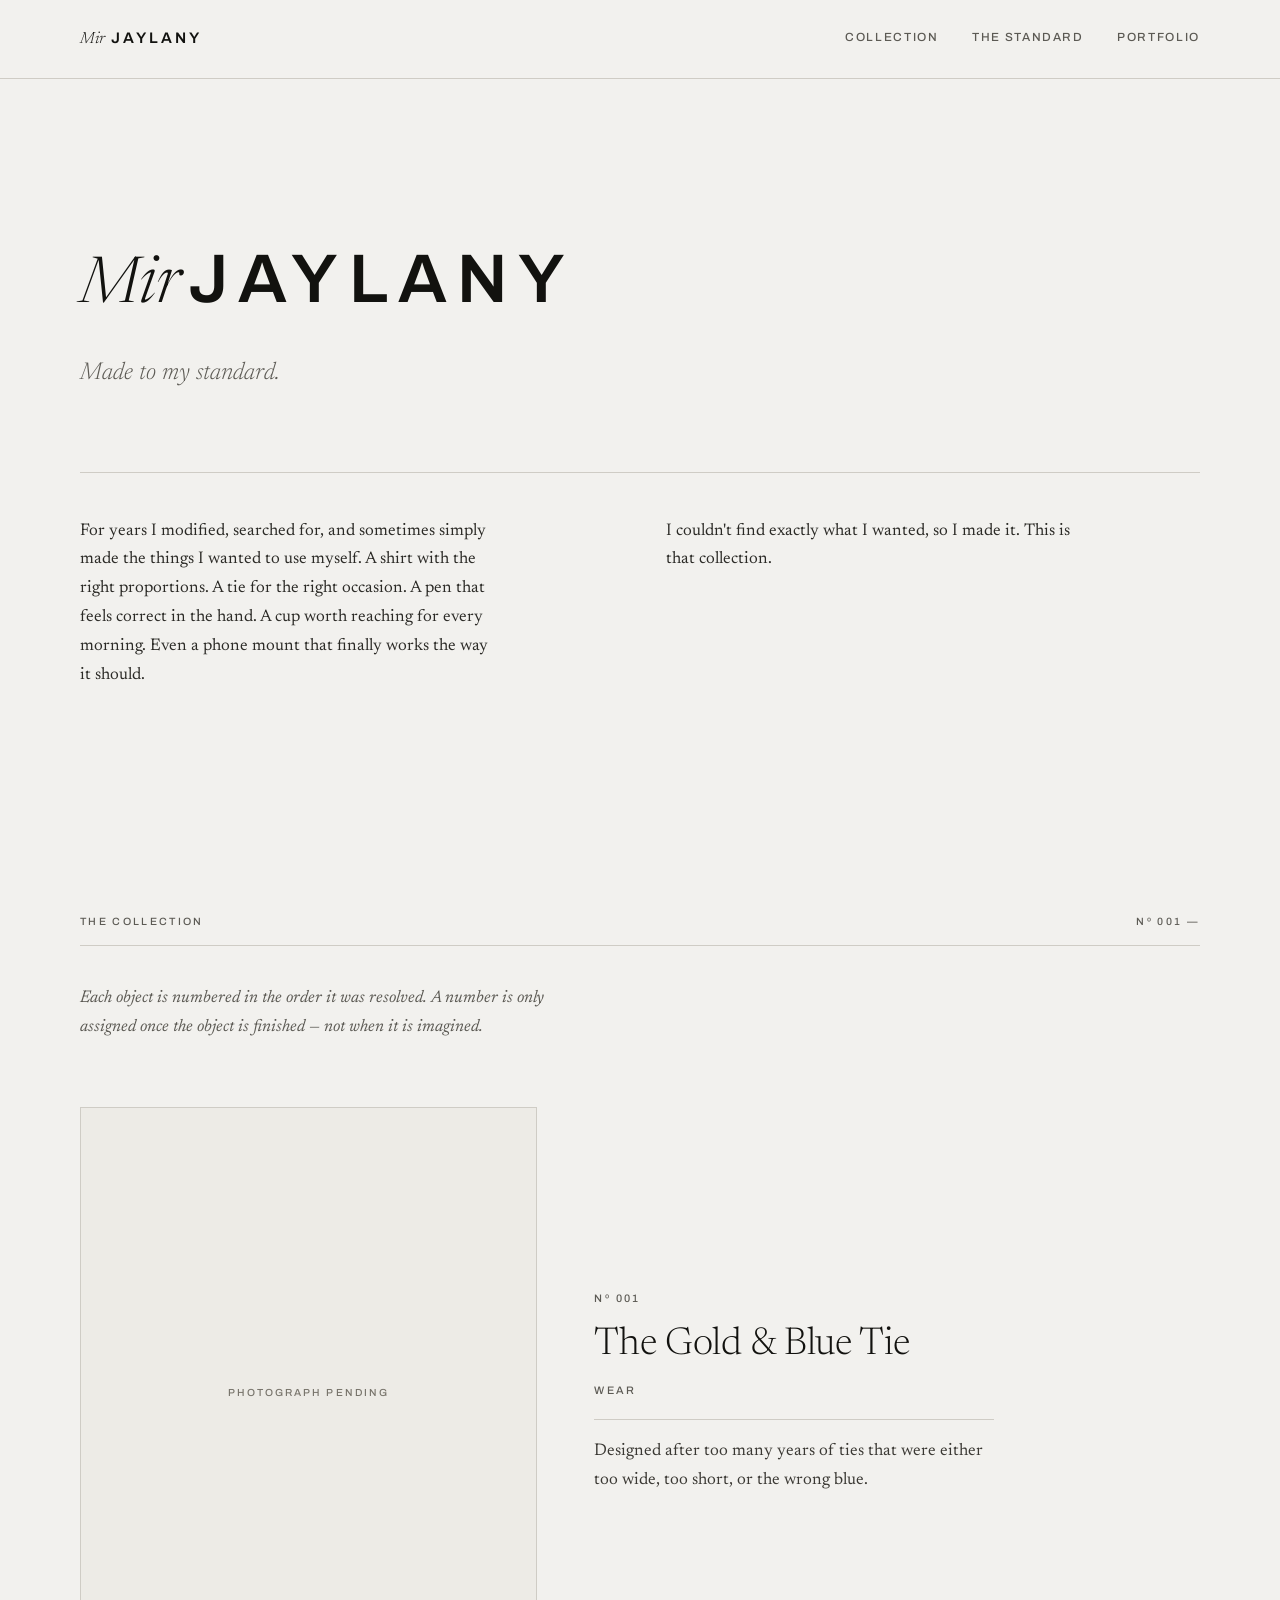
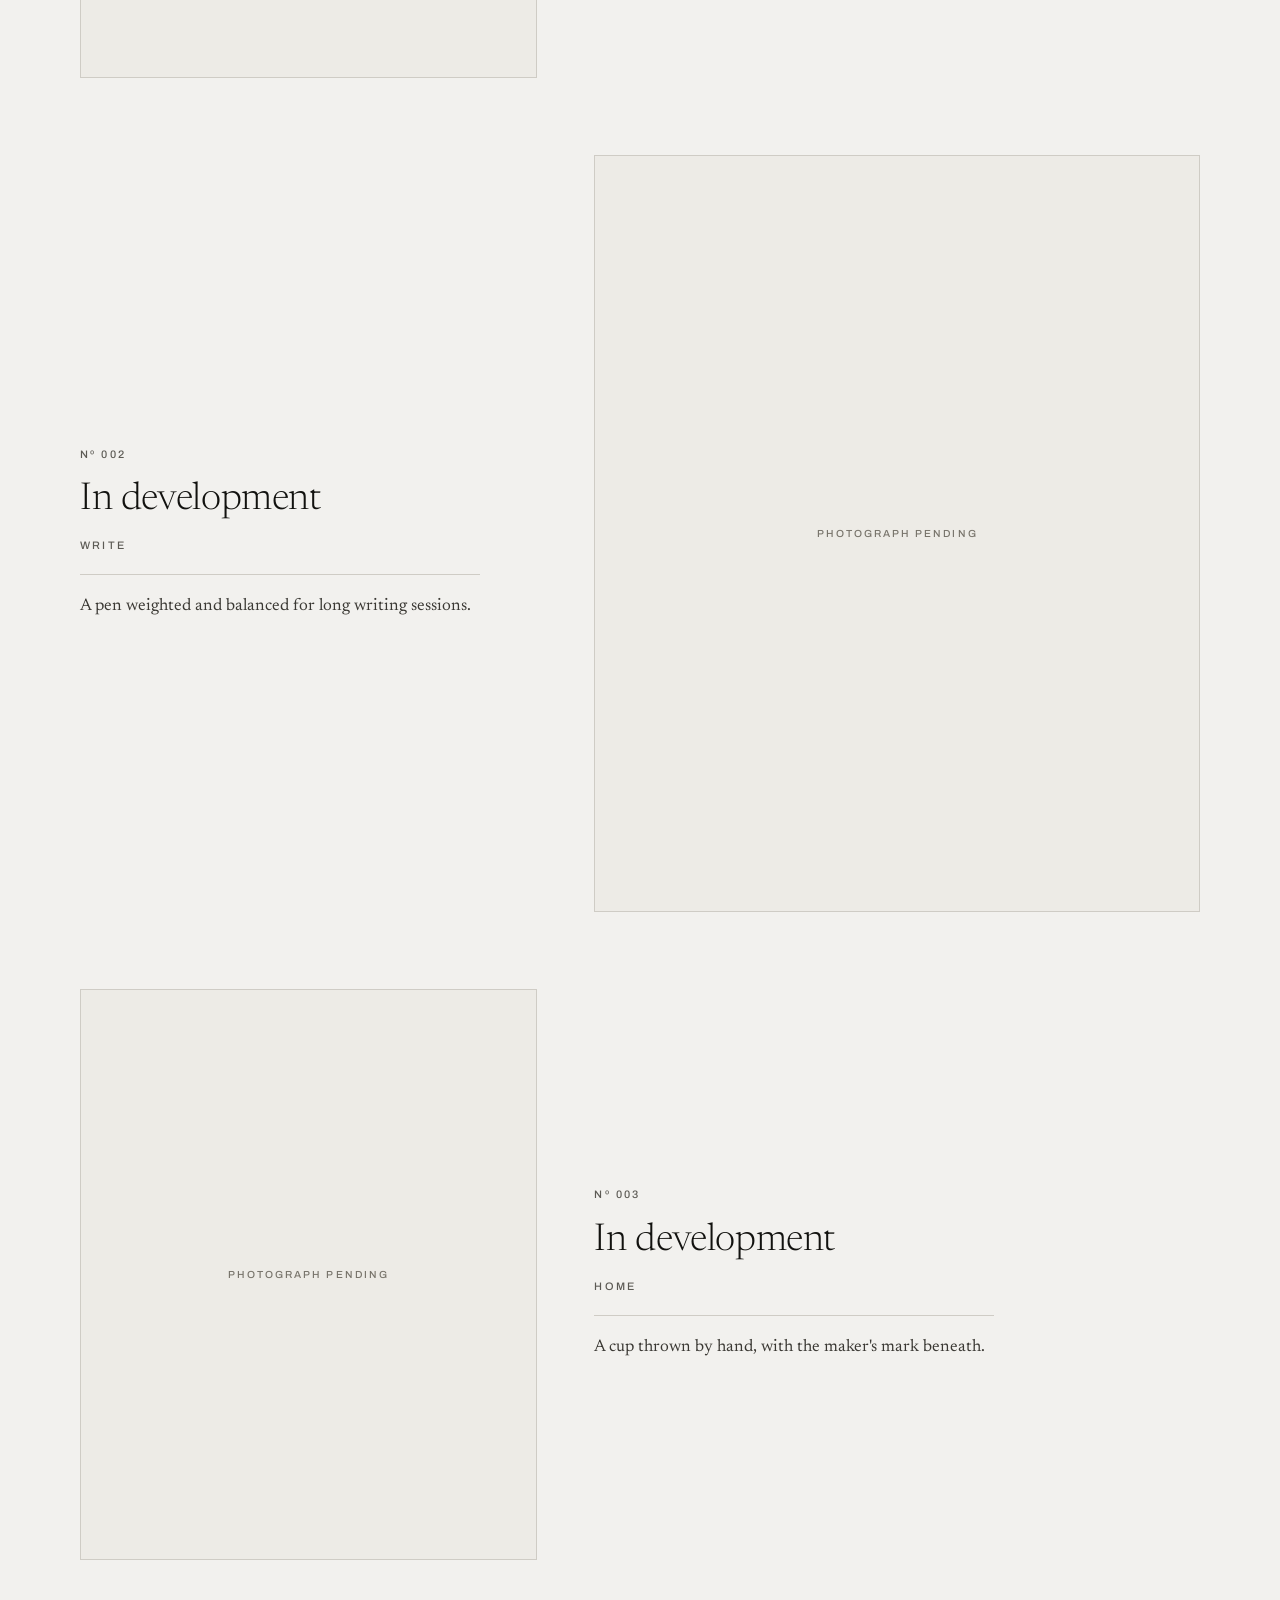
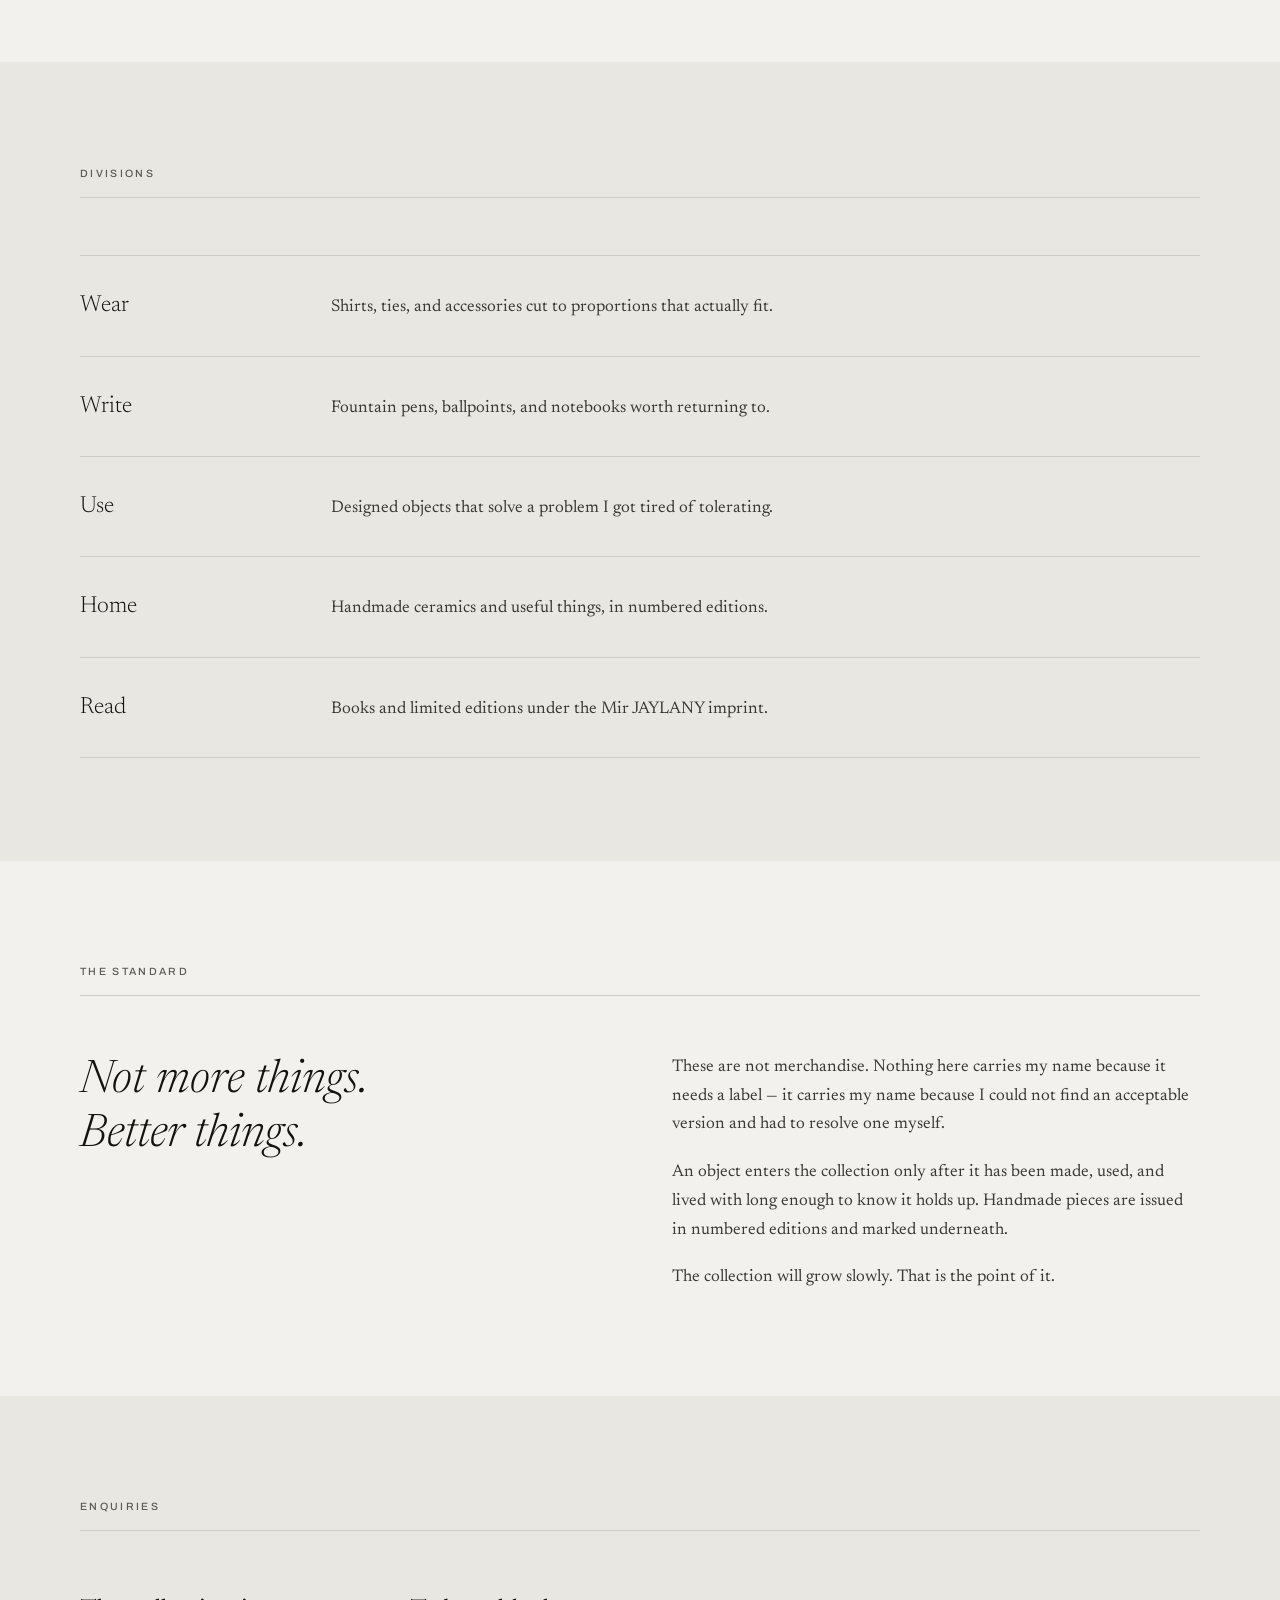
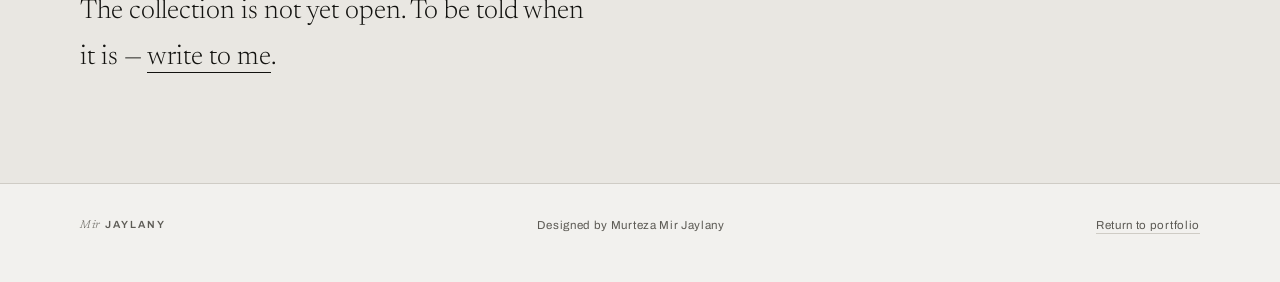
==== commit c3010e71: "Add files via upload" ====
--- a/index.html
+++ b/index.html
@@ -1,571 +1,201 @@
 <!DOCTYPE html>
-<html lang="en" class="no-js">
+<html lang="en">
 <head>
 <meta charset="utf-8" />
 <meta name="viewport" content="width=device-width, initial-scale=1" />
-<title>Murteza Mir Jaylany — Cybersecurity, Aviation, Leadership</title>
-
-<meta name="description" content="Murteza Mir Jaylany builds security tooling for industrial and cloud networks, founds technology companies, and studies aviation and global leadership." />
-<meta name="author" content="Murteza Mir Jaylany" />
-<link rel="canonical" href="https://murtezamirjaylany.com/" />
+<title>Mir JAYLANY — Made to my standard.</title>
+
+<meta name="description" content="Objects I couldn't find exactly the way I wanted them, so I refined or made my own. Shirts, ties, pens, ceramics, and editions by Murteza Mir Jaylany." />
+<link rel="canonical" href="https://murtezamirjaylany.com/jaylany/" />
 
 <meta property="og:type" content="website" />
-<meta property="og:url" content="https://murtezamirjaylany.com/" />
-<meta property="og:site_name" content="Murteza Mir Jaylany" />
-<meta property="og:title" content="Murteza Mir Jaylany — Cybersecurity, Aviation, Leadership" />
-<meta property="og:description" content="Security tooling for industrial and cloud networks. Founder. Researcher. Aviation student." />
-<meta property="og:image" content="https://murtezamirjaylany.com/og-image.png" />
-<meta property="og:image:width" content="1200" />
-<meta property="og:image:height" content="630" />
-<meta name="twitter:card" content="summary_large_image" />
-<meta name="twitter:title" content="Murteza Mir Jaylany — Cybersecurity, Aviation, Leadership" />
-<meta name="twitter:description" content="Security tooling for industrial and cloud networks. Founder. Researcher. Aviation student." />
-<meta name="twitter:image" content="https://murtezamirjaylany.com/og-image.png" />
-
-<meta name="theme-color" content="#04080E" />
-<link rel="icon" href="favicon.svg" type="image/svg+xml" />
-<link rel="apple-touch-icon" href="apple-touch-icon.png" />
+<meta property="og:url" content="https://murtezamirjaylany.com/jaylany/" />
+<meta property="og:site_name" content="Mir JAYLANY" />
+<meta property="og:title" content="Mir JAYLANY — Made to my standard." />
+<meta property="og:description" content="I couldn't find exactly what I wanted. So I made it." />
+
+<meta name="theme-color" content="#F2F1EE" />
+<link rel="icon" href="../favicon.svg" type="image/svg+xml" />
 
 <link rel="preconnect" href="https://fonts.googleapis.com" />
 <link rel="preconnect" href="https://fonts.gstatic.com" crossorigin />
-<link href="https://fonts.googleapis.com/css2?family=Archivo:wght@400;500;600;700;800&family=JetBrains+Mono:wght@400;500;700&display=swap" rel="stylesheet" />
-<link rel="stylesheet" href="styles.css" />
-
-<script>document.documentElement.className = document.documentElement.className.replace('no-js','js');</script>
-
-<script type="application/ld+json">
-{
-  "@context": "https://schema.org",
-  "@type": "Person",
-  "name": "Murteza Mir Jaylany",
-  "url": "https://murtezamirjaylany.com/",
-  "jobTitle": "Technology and Cybersecurity Professional",
-  "sameAs": ["https://www.linkedin.com/in/murtezasmjaylany"],
-  "knowsAbout": [
-    "Cybersecurity","Network Security","OT/ICS Security","Cloud Security",
-    "Information Technology","Aviation","Air Traffic Control",
-    "Entrepreneurship","Global Leadership","Qualitative Research"
-  ]
-}
-</script>
+<link href="https://fonts.googleapis.com/css2?family=Archivo:wght@400;500;600;700&family=Newsreader:opsz,wght@6..72,300;6..72,400;6..72,500&display=swap" rel="stylesheet" />
+<link rel="stylesheet" href="jaylany.css" />
 </head>
 
 <body>
 <a class="skip" href="#main">Skip to content</a>
 
-<header class="masthead" id="top">
-  <div class="shell masthead__in">
-    <a class="ident" href="#top">
-      <svg class="ident__mark" viewBox="0 0 40 40" aria-hidden="true" focusable="false">
-        <circle cx="20" cy="20" r="17" fill="none" stroke="currentColor" stroke-width="1.4" opacity=".45"/>
-        <circle cx="20" cy="20" r="9"  fill="none" stroke="currentColor" stroke-width="1.4" opacity=".45"/>
-        <path d="M20 3v6M20 31v6M3 20h6M31 20h6" stroke="currentColor" stroke-width="1.4" opacity=".45"/>
-        <path d="M20 20 L31.5 8.5" stroke="var(--mag)" stroke-width="2" stroke-linecap="round"/>
-        <circle cx="31.5" cy="8.5" r="2.6" fill="var(--mag)"/>
-      </svg>
-      <span class="ident__name">Murteza Mir Jaylany</span>
+<header class="head">
+  <div class="hold head__in">
+    <a class="mark" href="./">
+      <span class="mark__mir">Mir</span><span class="mark__name">JAYLANY</span>
     </a>
-
-    <button class="burger" type="button" aria-expanded="false" aria-controls="nav">
-      <span class="burger__bars" aria-hidden="true"><i></i><i></i></span>
-      <span class="burger__label">Menu</span>
-    </button>
-
-    <nav class="nav" id="nav" aria-label="Primary">
-      <a href="#about">About</a>
-      <a href="#work">Experience</a>
-      <a href="#projects">Work</a>
-      <a href="#aviation">Aviation</a>
-      <a href="#research">Research</a>
-      <a class="nav__cta" href="#contact">Get in touch</a>
+    <nav class="head__nav">
+      <a href="#collection">Collection</a>
+      <a href="#standard">The standard</a>
+      <a href="../">Portfolio</a>
     </nav>
   </div>
 </header>
 
 <main id="main">
 
-  <!-- ============ HERO ============ -->
-  <section class="band band--void hero">
-    <div class="shell hero__in">
-
-      <div class="hero__copy">
-        <p class="hero__status"><span class="dot" aria-hidden="true"></span>Open to roles, research, and collaboration</p>
-        <h1 class="hero__title">Building at the intersection of technology, security, and leadership.</h1>
-        <p class="hero__lede">
-          I write tooling that finds what's actually running on a network — industrial
-          controllers, cloud accounts, forgotten services — and turns it into findings
-          somebody can act on. Alongside that I build companies, study aviation, and
-          research how leaders hold up under pressure.
+  <section class="opening">
+    <div class="hold">
+      <h1 class="wordmark">
+        <span class="wordmark__mir">Mir</span>
+        <span class="wordmark__name">JAYLANY</span>
+      </h1>
+      <p class="tagline">Made to my standard.</p>
+
+      <div class="opening__body">
+        <p class="lede">
+          For years I modified, searched for, and sometimes simply made the things
+          I wanted to use myself. A shirt with the right proportions. A tie for the
+          right occasion. A pen that feels correct in the hand. A cup worth reaching
+          for every morning. Even a phone mount that finally works the way it should.
         </p>
-        <div class="hero__acts">
-          <a class="btn btn--solid" href="#projects">See the work</a>
-          <a class="btn btn--ghost" href="#contact">Get in touch</a>
-        </div>
-      </div>
-
-      <!-- The scope: discovery sweep + protocol readout -->
-      <div class="scope" role="img" aria-label="Illustration of a network discovery scope plotting nine industrial and IT services with their standard ports.">
-        <div class="scope__head">
-          <span class="mono">discovery scope</span>
-          <span class="mono scope__count"><b data-count>9</b> contacts</span>
-        </div>
-
-        <div class="scope__body">
-          <svg class="scope__plot" viewBox="0 0 240 240" aria-hidden="true" focusable="false">
-            <defs>
-              <radialGradient id="sweepFade" cx="50%" cy="50%" r="50%">
-                <stop offset="0%"  stop-color="var(--mag)" stop-opacity=".30"/>
-                <stop offset="100%" stop-color="var(--mag)" stop-opacity="0"/>
-              </radialGradient>
-            </defs>
-
-            <g class="scope__rings">
-              <circle cx="120" cy="120" r="112"/>
-              <circle cx="120" cy="120" r="84"/>
-              <circle cx="120" cy="120" r="56"/>
-              <circle cx="120" cy="120" r="28"/>
-            </g>
-
-            <g class="scope__ticks">
-              <path d="M120 8v10M120 222v10M8 120h10M222 120h10"/>
-              <path d="M176 22.9l-5 8.7M64 217.1l5-8.7M217.1 176l-8.7-5M22.9 64l8.7 5"/>
-              <path d="M64 22.9l5 8.7M176 217.1l-5-8.7M22.9 176l8.7-5M217.1 64l-8.7 5"/>
-            </g>
-
-            <path class="scope__cross" d="M120 40v160M40 120h160"/>
-
-            <g class="scope__sweep">
-              <path d="M120 120 L120 8 A112 112 0 0 1 176 22.9 Z" fill="url(#sweepFade)"/>
-              <path d="M120 120 L120 8" stroke="var(--mag)" stroke-width="1.4" opacity=".85"/>
-            </g>
-
-            <g class="scope__blips">
-              <g class="blip"><circle cx="129.5" cy="52.7"  r="3.4"/></g>
-              <g class="blip"><circle cx="190.2" cy="54.5"  r="3.4"/></g>
-              <g class="blip"><circle cx="162.0" cy="118.5" r="3.4"/></g>
-              <g class="blip"><circle cx="207.0" cy="178.7" r="3.4"/></g>
-              <g class="blip"><circle cx="141.6" cy="190.8" r="3.4"/></g>
-              <g class="blip"><circle cx="95.5"  cy="172.6" r="3.4"/></g>
-              <g class="blip"><circle cx="28.7"  cy="160.7" r="3.4"/></g>
-              <g class="blip"><circle cx="45.3"  cy="91.3"  r="3.4"/></g>
-              <g class="blip"><circle cx="96.5"  cy="75.9"  r="3.4"/></g>
-            </g>
-          </svg>
-
-          <ul class="readout mono">
-            <li><b>Modbus</b><span>502</span></li>
-            <li><b>S7comm</b><span>102</span></li>
-            <li><b>DNP3</b><span>20000</span></li>
-            <li><b>EtherNet/IP</b><span>44818</span></li>
-            <li><b>BACnet</b><span>47808</span></li>
-            <li><b>OPC&nbsp;UA</b><span>4840</span></li>
-            <li><b>RDP</b><span>3389</span></li>
-            <li><b>VNC</b><span>5900</span></li>
-            <li><b>HTTP</b><span>80</span></li>
-          </ul>
-        </div>
-
-        <p class="scope__foot mono">Protocols fingerprinted by my industrial discovery tooling</p>
-      </div>
-    </div>
-
-    <!-- ============ IMPACT ============ -->
-    <div class="shell">
-      <ul class="impact" aria-label="Selected results">
-        <li><b class="mono">10,000+</b><span>users on the platform I co-founded</span></li>
-        <li><b class="mono">3</b><span>companies founded or co-founded</span></li>
-        <li><b class="mono">5</b><span>browser products shipped</span></li>
-        <li><b class="mono">9</b><span>aviation courses completed</span></li>
-        <li><b class="mono">2</b><span>books authored</span></li>
-      </ul>
-    </div>
-  </section>
-
-  <!-- ============ ABOUT ============ -->
-  <section class="band band--chart band--flush" id="about">
-    <div class="shell">
-      <p class="marker mono">About</p>
-      <div class="duo">
-        <h2 class="h2">A wide background, held together by one habit: build the thing, then prove it works.</h2>
-        <div class="prose">
+        <p class="lede">
+          I couldn't find exactly what I wanted, so I made it. This is that collection.
+        </p>
+      </div>
+    </div>
+  </section>
+
+  <!-- ============ THE NUMBERED SERIES ============ -->
+  <section class="section" id="collection">
+    <div class="hold">
+      <div class="rule-head">
+        <span class="label">The collection</span>
+        <span class="label">Nº 001 —</span>
+      </div>
+
+      <p class="section-note">
+        Each object is numbered in the order it was resolved. A number is only
+        assigned once the object is finished — not when it is imagined.
+      </p>
+
+      <ol class="objects">
+        <li class="object">
+          <div class="object__plate">
+            <!-- Drop the tie photograph in here:
+                 <img src="objects/no-001-tie.jpg" alt="Nº 001 — Gold and blue silk tie" /> -->
+            <span class="object__pending">Photograph pending</span>
+          </div>
+          <div class="object__meta">
+            <span class="object__no">Nº 001</span>
+            <h2 class="object__name">The Gold &amp; Blue Tie</h2>
+            <p class="object__cat">Wear</p>
+            <p class="object__note">
+              Designed after too many years of ties that were either too wide,
+              too short, or the wrong blue.
+            </p>
+          </div>
+        </li>
+
+        <li class="object">
+          <div class="object__plate">
+            <span class="object__pending">Photograph pending</span>
+          </div>
+          <div class="object__meta">
+            <span class="object__no">Nº 002</span>
+            <h2 class="object__name">In development</h2>
+            <p class="object__cat">Write</p>
+            <p class="object__note">
+              A pen weighted and balanced for long writing sessions.
+            </p>
+          </div>
+        </li>
+
+        <li class="object">
+          <div class="object__plate">
+            <span class="object__pending">Photograph pending</span>
+          </div>
+          <div class="object__meta">
+            <span class="object__no">Nº 003</span>
+            <h2 class="object__name">In development</h2>
+            <p class="object__cat">Home</p>
+            <p class="object__note">
+              A cup thrown by hand, with the maker's mark beneath.
+            </p>
+          </div>
+        </li>
+      </ol>
+    </div>
+  </section>
+
+  <!-- ============ CATEGORIES ============ -->
+  <section class="section section--tint">
+    <div class="hold">
+      <div class="rule-head">
+        <span class="label">Divisions</span>
+      </div>
+
+      <dl class="divisions">
+        <div><dt>Wear</dt><dd>Shirts, ties, and accessories cut to proportions that actually fit.</dd></div>
+        <div><dt>Write</dt><dd>Fountain pens, ballpoints, and notebooks worth returning to.</dd></div>
+        <div><dt>Use</dt><dd>Designed objects that solve a problem I got tired of tolerating.</dd></div>
+        <div><dt>Home</dt><dd>Handmade ceramics and useful things, in numbered editions.</dd></div>
+        <div><dt>Read</dt><dd>Books and limited editions under the Mir JAYLANY imprint.</dd></div>
+      </dl>
+    </div>
+  </section>
+
+  <!-- ============ THE STANDARD ============ -->
+  <section class="section" id="standard">
+    <div class="hold">
+      <div class="rule-head">
+        <span class="label">The standard</span>
+      </div>
+
+      <div class="standard">
+        <blockquote class="creed">
+          <p>Not more things. Better things.</p>
+        </blockquote>
+        <div class="standard__body">
           <p>
-            My work sits across information technology, cybersecurity, entrepreneurship,
-            business strategy, academic research, and aviation. In practice that has meant
-            writing Python that speaks industrial protocols, raising money and running a
-            company, teaching adults their first computer class, and sitting ground school
-            exams — often in the same season.
+            These are not merchandise. Nothing here carries my name because it needs
+            a label — it carries my name because I could not find an acceptable
+            version and had to resolve one myself.
           </p>
           <p>
-            What I care about most right now is defensive security engineering: network and
-            cloud visibility, OT/ICS environments where a bad scan can stop a production
-            line, and AI tooling that helps defenders more than it helps attackers. The
-            leadership research runs underneath all of it, because most security failures
-            I've seen were organizational before they were technical.
+            An object enters the collection only after it has been made, used, and
+            lived with long enough to know it holds up. Handmade pieces are issued
+            in numbered editions and marked underneath.
+          </p>
+          <p>
+            The collection will grow slowly. That is the point of it.
           </p>
         </div>
       </div>
     </div>
   </section>
 
-  <!-- ============ EXPERIENCE ============ -->
-  <section class="band band--chart band--tight" id="work">
-    <div class="shell">
-      <p class="marker mono">Experience</p>
-      <h2 class="h2 h2--wide">Founding, leading, and shipping.</h2>
-
-      <ol class="roles">
-        <li class="role">
-          <div class="role__meta">
-            <span class="role__org">NUURBY</span>
-            <span class="mono role__title">Founder — technology &amp; product</span>
-          </div>
-          <div class="role__body">
-            <p>
-              A product studio for the things I keep wanting to exist: security tooling,
-              browser utilities, PDF and password tools, aviation information products, and
-              a growing set of AI-enabled services. I do the architecture, the code, and the
-              release.
-            </p>
-            <ul class="chips"><li>Cybersecurity</li><li>Product</li><li>AI</li><li>Web</li></ul>
-          </div>
-        </li>
-
-        <li class="role">
-          <div class="role__meta">
-            <span class="role__org">Telli Community Platforms</span>
-            <span class="mono role__title">Chief Executive Officer</span>
-          </div>
-          <div class="role__body">
-            <p>
-              Ran business development, fundraising, and investor relations for a
-              community platform business, and built the growth plan, market expansion
-              strategy, and operating model behind it.
-            </p>
-            <ul class="chips"><li>Strategy</li><li>Fundraising</li><li>Operations</li><li>Growth</li></ul>
-          </div>
-        </li>
-
-        <li class="role">
-          <div class="role__meta">
-            <span class="role__org">Noorby Inc.</span>
-            <span class="mono role__title">Co-founder</span>
-          </div>
-          <div class="role__body">
-            <p>
-              Co-founded an e-commerce and classifieds platform that grew past 10,000 users.
-              I carried operations, technology, growth, and strategy — the usual founder
-              spread where you own whatever is currently broken.
-            </p>
-            <ul class="chips"><li>Startup</li><li>E-commerce</li><li>Growth</li></ul>
-          </div>
-        </li>
-
-        <li class="role">
-          <div class="role__meta">
-            <span class="role__org">Earlier work</span>
-            <span class="mono role__title">Management, teaching, service</span>
-          </div>
-          <div class="role__body">
-            <p>
-              Property-management team leadership, digital marketing, project coordination,
-              teaching adult ESL and computer literacy, and volunteer service with the
-              American Red Cross.
-            </p>
-            <ul class="chips"><li>Management</li><li>Teaching</li><li>Service</li></ul>
-          </div>
-        </li>
-      </ol>
-    </div>
-  </section>
-
-  <!-- ============ PROJECTS ============ -->
-  <section class="band band--void band--flush" id="projects">
-    <div class="shell">
-      <p class="marker mono">Selected work</p>
-      <h2 class="h2 h2--wide">Security and product work, built around problems I ran into.</h2>
-
-      <div class="grid">
-
-        <article class="cell cell--lead">
-          <p class="cell__domain mono">OT / ICS security</p>
-          <h3 class="cell__title">Industrial network discovery and protocol fingerprinting</h3>
-          <p class="cell__text">
-            Finds assets on an industrial network and identifies what each one is actually
-            speaking, across Modbus, S7comm, DNP3, EtherNet/IP, BACnet, OPC UA, RDP, VNC, and
-            HTTP. Built for environments where you cannot simply hammer every port and hope
-            nothing falls over.
-          </p>
-          <ol class="stages">
-            <li><span class="mono">Sweep</span><p>Enumerate live hosts and open services across the range.</p></li>
-            <li><span class="mono">Fingerprint</span><p>Identify the protocol behind each responding port.</p></li>
-            <li><span class="mono">Rank</span><p>Write results into the findings store for review.</p></li>
-          </ol>
-          <ul class="chips chips--dark"><li>Python</li><li>TCP</li><li>OT/ICS</li><li>Network security</li></ul>
-        </article>
-
-        <article class="cell">
-          <p class="cell__domain mono">Cloud security</p>
-          <h3 class="cell__title">AWS account discovery and inventory</h3>
-          <p class="cell__text">
-            Walks EC2, S3, EKS, IAM, VPCs, and security groups to answer the question most
-            teams cannot answer quickly: what do we actually have running, and who can reach it?
-          </p>
-          <ul class="chips chips--dark"><li>AWS</li><li>Cloud</li><li>Security</li></ul>
-        </article>
-
-        <article class="cell">
-          <p class="cell__domain mono">Security engineering</p>
-          <h3 class="cell__title">Risk rules engine and findings store</h3>
-          <p class="cell__text">
-            Turns raw discovery output into ranked, auditable findings, with structured
-            storage so results stay comparable between scans instead of dying in a text file.
-          </p>
-          <ul class="chips chips--dark"><li>Python</li><li>SQLite</li><li>Risk</li></ul>
-        </article>
-
-        <article class="cell">
-          <p class="cell__domain mono">AI and security research</p>
-          <h3 class="cell__title">LLM phishing analysis pipeline</h3>
-          <p class="cell__text">
-            Research code exploring how language models classify and explain phishing
-            attempts, plus a broader network-security toolkit. Defensive framing throughout.
-          </p>
-          <ul class="chips chips--dark"><li>LLM</li><li>Phishing</li><li>Detection</li></ul>
-        </article>
-
-        <article class="cell">
-          <p class="cell__domain mono">Browser products</p>
-          <h3 class="cell__title">NUURBY extension line</h3>
-          <p class="cell__text">
-            Five shipped Chrome products: WebClear AdBlock, Password Generator, PDF Toolkit,
-            Aviation News, and the HERAV aviation photo theme.
-          </p>
-          <ul class="chips chips--dark"><li>JavaScript</li><li>Chrome</li><li>UX</li></ul>
-        </article>
-
-        <article class="cell">
-          <p class="cell__domain mono">Product development</p>
-          <h3 class="cell__title">AI-enabled digital products</h3>
-          <p class="cell__text">
-            Concepts in development across writing assistance, fact checking, tax workflow
-            automation, aviation compliance, and multilingual tooling.
-          </p>
-          <ul class="chips chips--dark"><li>Product strategy</li><li>Automation</li><li>AI</li></ul>
-        </article>
-
-      </div>
-    </div>
-  </section>
-
-  <!-- ============ CAPABILITIES ============ -->
-  <section class="band band--void band--tight" id="capabilities">
-    <div class="shell">
-      <p class="marker mono">Capabilities</p>
-      <h2 class="h2 h2--wide">What I can be handed on day one.</h2>
-
-      <dl class="caps">
-        <div class="cap">
-          <dt>Security</dt>
-          <dd>Network security, OT/ICS discovery, protocol fingerprinting, risk analysis, SIEM workflows, IAM, NIST, ISO 27001.</dd>
-        </div>
-        <div class="cap">
-          <dt>Cloud and infrastructure</dt>
-          <dd>AWS EC2, S3, EKS, IAM, VPC, security groups. PostgreSQL, SQLite, and general system and network tooling.</dd>
-        </div>
-        <div class="cap">
-          <dt>Development</dt>
-          <dd>Python, Java, JavaScript, HTML and CSS, SQL, Git and GitHub, VS Code, automation and full-stack work.</dd>
-        </div>
-        <div class="cap">
-          <dt>Security tooling</dt>
-          <dd>Nmap, Wireshark, Splunk, and IBM QRadar, plus the analysis workflows that sit around them.</dd>
-        </div>
-        <div class="cap">
-          <dt>Leadership</dt>
-          <dd>Strategy, project management, fundraising, investor relations, team leadership, operations, business development.</dd>
-        </div>
-        <div class="cap">
-          <dt>Research</dt>
-          <dd>Qualitative methods, thematic and narrative analysis, leadership research. NVivo, ATLAS.ti, Dedoose.</dd>
-        </div>
-      </dl>
-    </div>
-  </section>
-
-  <!-- ============ EDUCATION ============ -->
-  <section class="band band--chart" id="education">
-    <div class="shell">
-      <p class="marker mono">Education</p>
-      <h2 class="h2 h2--wide">Business, technology, statistics, and leadership.</h2>
-
-      <ul class="degrees">
-        <li>
-          <span class="mono degrees__level">MBA</span>
-          <h3>Strategic Management</h3>
-          <p>Strategy, management, and organizational decision-making.</p>
-        </li>
-        <li>
-          <span class="mono degrees__level">BS</span>
-          <h3>Information Technology</h3>
-          <p>Technical foundations with a project-management emphasis.</p>
-        </li>
-        <li>
-          <span class="mono degrees__level">Doctoral study</span>
-          <h3>Global Leadership</h3>
-          <p>Leadership, organizations, global systems, change, and research method.</p>
-        </li>
-        <li>
-          <span class="mono degrees__level">Postgraduate</span>
-          <h3>Applied Statistics</h3>
-          <p>Quantitative analysis to support evidence-based research and decisions.</p>
-        </li>
-        <li>
-          <span class="mono degrees__level">Certificate</span>
-          <h3>Entrepreneurship, Stanford GSB</h3>
-          <p>Executive coursework in building and scaling ventures.</p>
-        </li>
-      </ul>
-    </div>
-  </section>
-
-  <!-- ============ AVIATION ============ -->
-  <section class="band band--void band--sectional" id="aviation">
-    <svg class="sectional" viewBox="0 0 1200 300" preserveAspectRatio="none" aria-hidden="true" focusable="false">
-      <path d="M-40 250 C 220 250 260 60 520 60 S 900 250 1240 130" class="sectional__b"/>
-      <path d="M-40 190 C 260 190 300 20 600 20 S 960 200 1240 60"  class="sectional__e"/>
-      <circle cx="520" cy="60" r="46" class="sectional__ring"/>
-      <circle cx="520" cy="60" r="86" class="sectional__ring"/>
-    </svg>
-
-    <div class="shell">
-      <p class="marker mono">Aviation</p>
-      <div class="duo">
-        <h2 class="h2">Ground school, airspace, and air traffic control.</h2>
-        <div class="prose">
-          <p>
-            Aviation is the other discipline that rewards the thing I like about security
-            work: procedure, redundancy, and knowing exactly what the system is doing before
-            you touch it. Nine completed courses so far, from private pilot ground school
-            through air traffic control.
-          </p>
-        </div>
-      </div>
-
-      <ul class="courses mono">
-        <li>Private Pilot Ground School</li>
-        <li>Aviation Weather</li>
-        <li>Federal Aviation Regulations</li>
-        <li>Air Navigation, Airspace &amp; Communications</li>
-        <li>Aerodynamics</li>
-        <li>Human Factors</li>
-        <li>Instrument Ground School</li>
-        <li>Commercial Pilot Ground School</li>
-        <li>Air Traffic Control</li>
-      </ul>
-    </div>
-  </section>
-
-  <!-- ============ RESEARCH ============ -->
-  <section class="band band--chart band--flush" id="research">
-    <div class="shell">
-      <p class="marker mono">Research &amp; writing</p>
-      <div class="duo">
-        <h2 class="h2">Leadership, technology, and the people in between.</h2>
-        <div class="prose">
-          <p>
-            My academic interests are authentic and global leadership, organizational
-            behavior, cybersecurity, and how research evidence actually reaches the people
-            making decisions. Methods work is qualitative — thematic and narrative analysis.
-          </p>
-        </div>
-      </div>
-
-      <ul class="works">
-        <li>
-          <span class="mono works__kind">Doctoral research</span>
-          <h3>Authentic leadership in practice</h3>
-          <p>Qualitative study of how leaders experience and enact authenticity inside organizations.</p>
-        </li>
-        <li>
-          <span class="mono works__kind">Book</span>
-          <h3>Contemporary Business Management: A Comprehensive Guide</h3>
-          <p>Written for students, practitioners, and people stepping into their first leadership role.</p>
-        </li>
-        <li>
-          <span class="mono works__kind">Book</span>
-          <h3>The Art Writing</h3>
-          <p>A writing-focused title in an ongoing body of authored work.</p>
-        </li>
-      </ul>
-    </div>
-  </section>
-
-  <!-- ============ RECOGNITION ============ -->
-  <section class="band band--chart band--tight" id="recognition">
-    <div class="shell">
-      <p class="marker mono">Recognition &amp; service</p>
-      <ul class="honors">
-        <li><b>Dean's List</b><span>Eight consecutive months</span></li>
-        <li><b>National Leadership Award</b><span>Leadership recognition</span></li>
-        <li><b>Golden Key Award</b><span>Academic recognition</span></li>
-        <li><b>President, Muslim Student Association</b><span>Student leadership</span></li>
-        <li><b>American Red Cross</b><span>Volunteer service</span></li>
-      </ul>
-    </div>
-  </section>
-
-  <!-- ============ NOW ============ -->
-  <!-- EDIT ME: rewrite this every few months so it stays true. -->
-  <section class="band band--void band--tight band--flush" id="now">
-    <div class="shell">
-      <p class="marker mono">Now</p>
-      <div class="duo">
-        <h2 class="h2">What I'm working on this season.</h2>
-        <div class="prose">
-          <p>
-            Extending the industrial discovery tooling with safer probe logic and better
-            protocol coverage. Writing up doctoral research on authentic leadership.
-            Continuing aviation coursework. And looking for a security engineering or
-            technology leadership role where the two halves of that list are an advantage
-            rather than a curiosity.
-          </p>
-        </div>
-      </div>
-    </div>
-  </section>
-
-  <!-- ============ CONTACT ============ -->
-  <section class="band band--void band--tight contact" id="contact">
-    <div class="shell contact__in">
-      <div>
-        <p class="marker mono">Get in touch</p>
-        <h2 class="h2">Tell me what you're building.</h2>
-        <p class="prose prose--dark">
-          I'm glad to hear from security teams, founders, researchers, aviation people, and
-          anyone hiring for work at this intersection. Employment, research, investment,
-          speaking — all welcome.
+  <!-- ============ ENQUIRIES ============ -->
+  <section class="section section--tint" id="enquiries">
+    <div class="hold">
+      <div class="rule-head">
+        <span class="label">Enquiries</span>
+      </div>
+      <div class="closing">
+        <p class="closing__line">
+          The collection is not yet open. To be told when it is —
+          <a href="../#contact">write to me</a>.
         </p>
       </div>
-
-      <div class="contact__acts">
-        <!-- REPLACE YOUR_EMAIL_HERE (both places below) with your real address, then delete the .setup note. -->
-        <a class="btn btn--solid" href="mailto:YOUR_EMAIL_HERE">Email me</a>
-        <a class="btn btn--ghost" href="https://www.linkedin.com/in/murtezasmjaylany" target="_blank" rel="noopener noreferrer">LinkedIn</a>
-        <p class="setup mono">Setup: replace YOUR_EMAIL_HERE in index.html, then delete this line.</p>
-      </div>
     </div>
   </section>
 
 </main>
 
 <footer class="foot">
-  <div class="shell foot__in">
-    <p>&copy; <span id="year">2026</span> Murteza Mir Jaylany</p>
-    <p class="mono">murtezamirjaylany.com</p>
-    <p><a href="#top">Back to top</a></p>
+  <div class="hold foot__in">
+    <p><span class="mark__mir">Mir</span><span class="mark__name">JAYLANY</span></p>
+    <p>Designed by Murteza Mir Jaylany</p>
+    <p><a href="../">Return to portfolio</a></p>
   </div>
 </footer>
 
-<script src="script.js"></script>
 </body>
 </html>
--- a/jaylany.css
+++ b/jaylany.css
@@ -0,0 +1,201 @@
+/* ============================================================
+   Mir JAYLANY — murtezamirjaylany.com/jaylany/
+   Deliberately unrelated to the portfolio's instrument panel.
+   Bone paper, true black, no accent colour: the only colour on
+   the page should come from the objects themselves.
+   ============================================================ */
+
+:root{
+  --bone:   #F2F1EE;
+  --tint:   #E9E7E2;
+  --black:  #12120F;
+  --grey:   #5C5A54;
+  --hair:   #CFCCC5;
+
+  --serif: 'Newsreader', Georgia, 'Times New Roman', serif;
+  --sans:  'Archivo', -apple-system, BlinkMacSystemFont, 'Segoe UI', sans-serif;
+}
+
+*,*::before,*::after{ box-sizing:border-box; }
+html{ scroll-behavior:smooth; -webkit-text-size-adjust:100%; }
+
+body{
+  margin:0;
+  background:var(--bone);
+  color:var(--black);
+  font-family:var(--serif);
+  font-size:1.0625rem;
+  font-weight:400;
+  line-height:1.7;
+  -webkit-font-smoothing:antialiased;
+}
+
+h1,h2{ margin:0; font-weight:400; }
+p{ margin:0 0 1.1em; }
+p:last-child{ margin-bottom:0; }
+ul,ol,dl{ margin:0; padding:0; list-style:none; }
+a{ color:inherit; text-decoration:none; }
+img{ display:block; width:100%; height:auto; }
+
+:focus-visible{ outline:1px solid var(--black); outline-offset:4px; }
+
+.skip{ position:absolute; left:-9999px; top:10px; background:var(--black);
+  color:var(--bone); padding:10px 16px; z-index:99; }
+.skip:focus{ left:12px; }
+
+.hold{ width:min(1120px, 100% - clamp(28px,6vw,88px)); margin-inline:auto; }
+
+/* small tracked sans labels — the only sans on the page */
+.label{
+  font-family:var(--sans); font-size:.66rem; font-weight:500;
+  letter-spacing:.22em; text-transform:uppercase; color:var(--grey);
+}
+
+/* ---------- wordmark ---------- */
+.mark, .foot__in p:first-child{ display:inline-flex; align-items:baseline; gap:.34em; }
+.mark__mir{ font-family:var(--serif); font-style:italic; font-weight:300; font-size:.95em; }
+.mark__name{ font-family:var(--sans); font-weight:600; letter-spacing:.2em; font-size:.9em; }
+
+/* ---------- header ---------- */
+.head{ border-bottom:1px solid var(--hair); }
+.head__in{ display:flex; align-items:center; justify-content:space-between;
+  gap:24px; min-height:78px; }
+.head__nav{ display:flex; gap:clamp(18px,2.6vw,38px); }
+.head__nav a{
+  font-family:var(--sans); font-size:.74rem; font-weight:500;
+  letter-spacing:.14em; text-transform:uppercase; color:var(--grey);
+  padding-bottom:2px; border-bottom:1px solid transparent;
+}
+.head__nav a:hover{ color:var(--black); border-bottom-color:var(--black); }
+
+/* ---------- opening ---------- */
+.opening{ padding:clamp(80px,13vw,190px) 0 clamp(64px,8vw,120px); }
+.wordmark{ display:flex; align-items:baseline; gap:.3em; line-height:1; }
+.wordmark__mir{
+  font-family:var(--serif); font-style:italic; font-weight:300;
+  font-size:clamp(2rem,5vw,4rem);
+}
+.wordmark__name{
+  font-family:var(--sans); font-weight:600;
+  font-size:clamp(2.1rem,5.4vw,4.3rem); letter-spacing:.15em;
+}
+.tagline{
+  margin:clamp(22px,3vw,34px) 0 0;
+  font-style:italic; font-weight:300; color:var(--grey);
+  font-size:clamp(1.15rem,1.9vw,1.55rem);
+}
+.opening__body{
+  margin-top:clamp(48px,6vw,86px);
+  padding-top:clamp(30px,3.6vw,44px);
+  border-top:1px solid var(--hair);
+  display:grid; grid-template-columns:repeat(2,minmax(0,1fr));
+  gap:clamp(28px,4vw,64px);
+}
+.lede{ max-width:46ch; font-size:1.06rem; color:#2B2A26; }
+
+/* ---------- sections ---------- */
+.section{ padding:clamp(64px,8vw,124px) 0; }
+.section--tint{ background:var(--tint); }
+
+.rule-head{
+  display:flex; justify-content:space-between; gap:20px;
+  padding-bottom:14px; border-bottom:1px solid var(--hair);
+  margin-bottom:clamp(34px,4.5vw,60px);
+}
+.section-note{
+  max-width:52ch; color:var(--grey); font-style:italic;
+  margin:-18px 0 clamp(40px,5vw,64px);
+}
+
+/* ---------- numbered objects ---------- */
+.objects{ display:grid; gap:clamp(46px,6vw,90px); }
+.object{
+  display:grid; grid-template-columns:minmax(0,.86fr) minmax(0,1.14fr);
+  gap:clamp(28px,4.5vw,72px); align-items:center;
+}
+.object:nth-child(even) .object__plate{ order:2; }
+
+.object__plate{
+  position:relative; aspect-ratio:4/5;
+  border:1px solid var(--hair); background:#EDEBE6;
+  display:grid; place-items:center; overflow:hidden;
+}
+.object__plate img{ height:100%; object-fit:cover; }
+.object__pending{
+  font-family:var(--sans); font-size:.64rem; font-weight:500;
+  letter-spacing:.2em; text-transform:uppercase; color:#77736A;
+}
+.object__no{
+  display:block; font-family:var(--sans); font-size:.68rem; font-weight:500;
+  letter-spacing:.22em; color:var(--grey); margin-bottom:16px;
+}
+.object__name{
+  font-size:clamp(1.7rem,3vw,2.7rem); font-weight:300;
+  line-height:1.12; letter-spacing:-.01em;
+}
+.object__cat{
+  margin:14px 0 0; font-family:var(--sans); font-size:.68rem; font-weight:500;
+  letter-spacing:.2em; text-transform:uppercase; color:var(--grey);
+}
+.object__note{
+  margin:20px 0 0; max-width:40ch; color:#3A3833;
+  padding-top:18px; border-top:1px solid var(--hair);
+}
+
+/* ---------- divisions ---------- */
+.divisions{ border-top:1px solid var(--hair); }
+.divisions div{
+  display:grid; grid-template-columns:200px minmax(0,1fr);
+  gap:clamp(20px,4vw,56px); align-items:baseline;
+  padding:clamp(20px,2.4vw,30px) 0; border-bottom:1px solid var(--hair);
+}
+.divisions dt{ font-size:1.45rem; font-weight:300; }
+.divisions dd{ margin:0; max-width:52ch; color:#3A3833; }
+
+/* ---------- the standard ---------- */
+.standard{
+  display:grid; grid-template-columns:minmax(0,1fr) minmax(0,1fr);
+  gap:clamp(32px,5vw,80px); align-items:start;
+}
+.creed{ margin:0; }
+.creed p{
+  margin:0; font-size:clamp(1.9rem,3.6vw,3.1rem);
+  font-weight:300; font-style:italic; line-height:1.18; max-width:14ch;
+}
+.standard__body{ max-width:52ch; color:#3A3833; }
+
+/* ---------- closing ---------- */
+.closing__line{ font-size:clamp(1.2rem,2.2vw,1.7rem); font-weight:300; max-width:34ch; }
+.closing__line a{ border-bottom:1px solid var(--black); padding-bottom:1px; }
+.closing__line a:hover{ color:var(--grey); border-bottom-color:var(--grey); }
+
+/* ---------- footer ---------- */
+.foot{ border-top:1px solid var(--hair); padding:32px 0 46px; }
+.foot__in{
+  display:flex; flex-wrap:wrap; justify-content:space-between; gap:14px;
+  font-family:var(--sans); font-size:.72rem; letter-spacing:.06em; color:var(--grey);
+}
+.foot__in p{ margin:0; }
+.foot__in a{ border-bottom:1px solid var(--hair); padding-bottom:2px; }
+.foot__in a:hover{ color:var(--black); border-bottom-color:var(--black); }
+
+/* ---------- responsive ---------- */
+@media (max-width: 880px){
+  .opening__body, .standard{ grid-template-columns:1fr; }
+  .object{ grid-template-columns:1fr; gap:24px; }
+  .object:nth-child(even) .object__plate{ order:0; }
+  .object__plate{ max-width:440px; }
+  .divisions div{ grid-template-columns:1fr; gap:6px; }
+}
+@media (max-width: 620px){
+  .head__in{ flex-wrap:wrap; padding:16px 0 14px; min-height:0; row-gap:12px; }
+  .head__nav{ gap:14px; flex-wrap:wrap; width:100%; }
+  .head__nav a{ font-size:.66rem; letter-spacing:.08em; }
+  .rule-head{ flex-direction:column; gap:6px; }
+  .wordmark{ flex-wrap:wrap; row-gap:2px; }
+  .divisions dt{ font-size:1.3rem; }
+}
+
+@media (prefers-reduced-motion: reduce){
+  html{ scroll-behavior:auto; }
+}
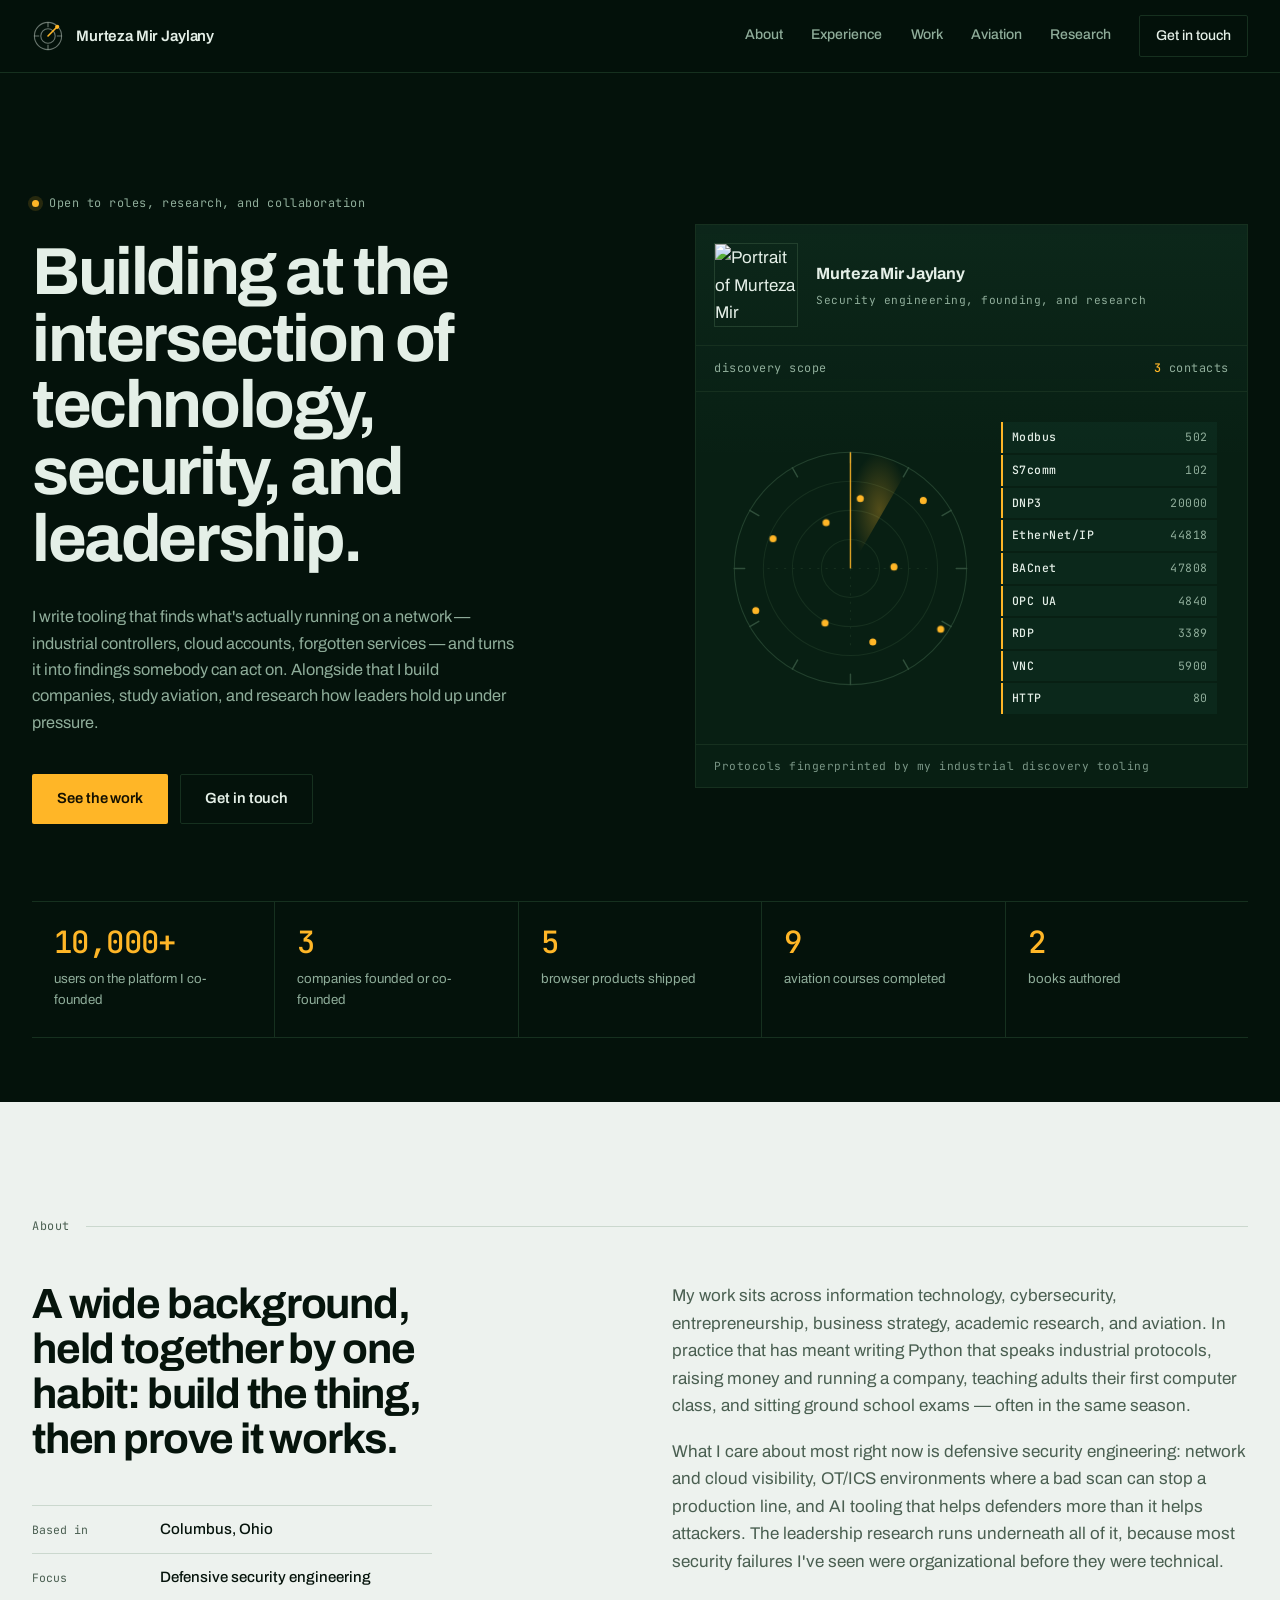
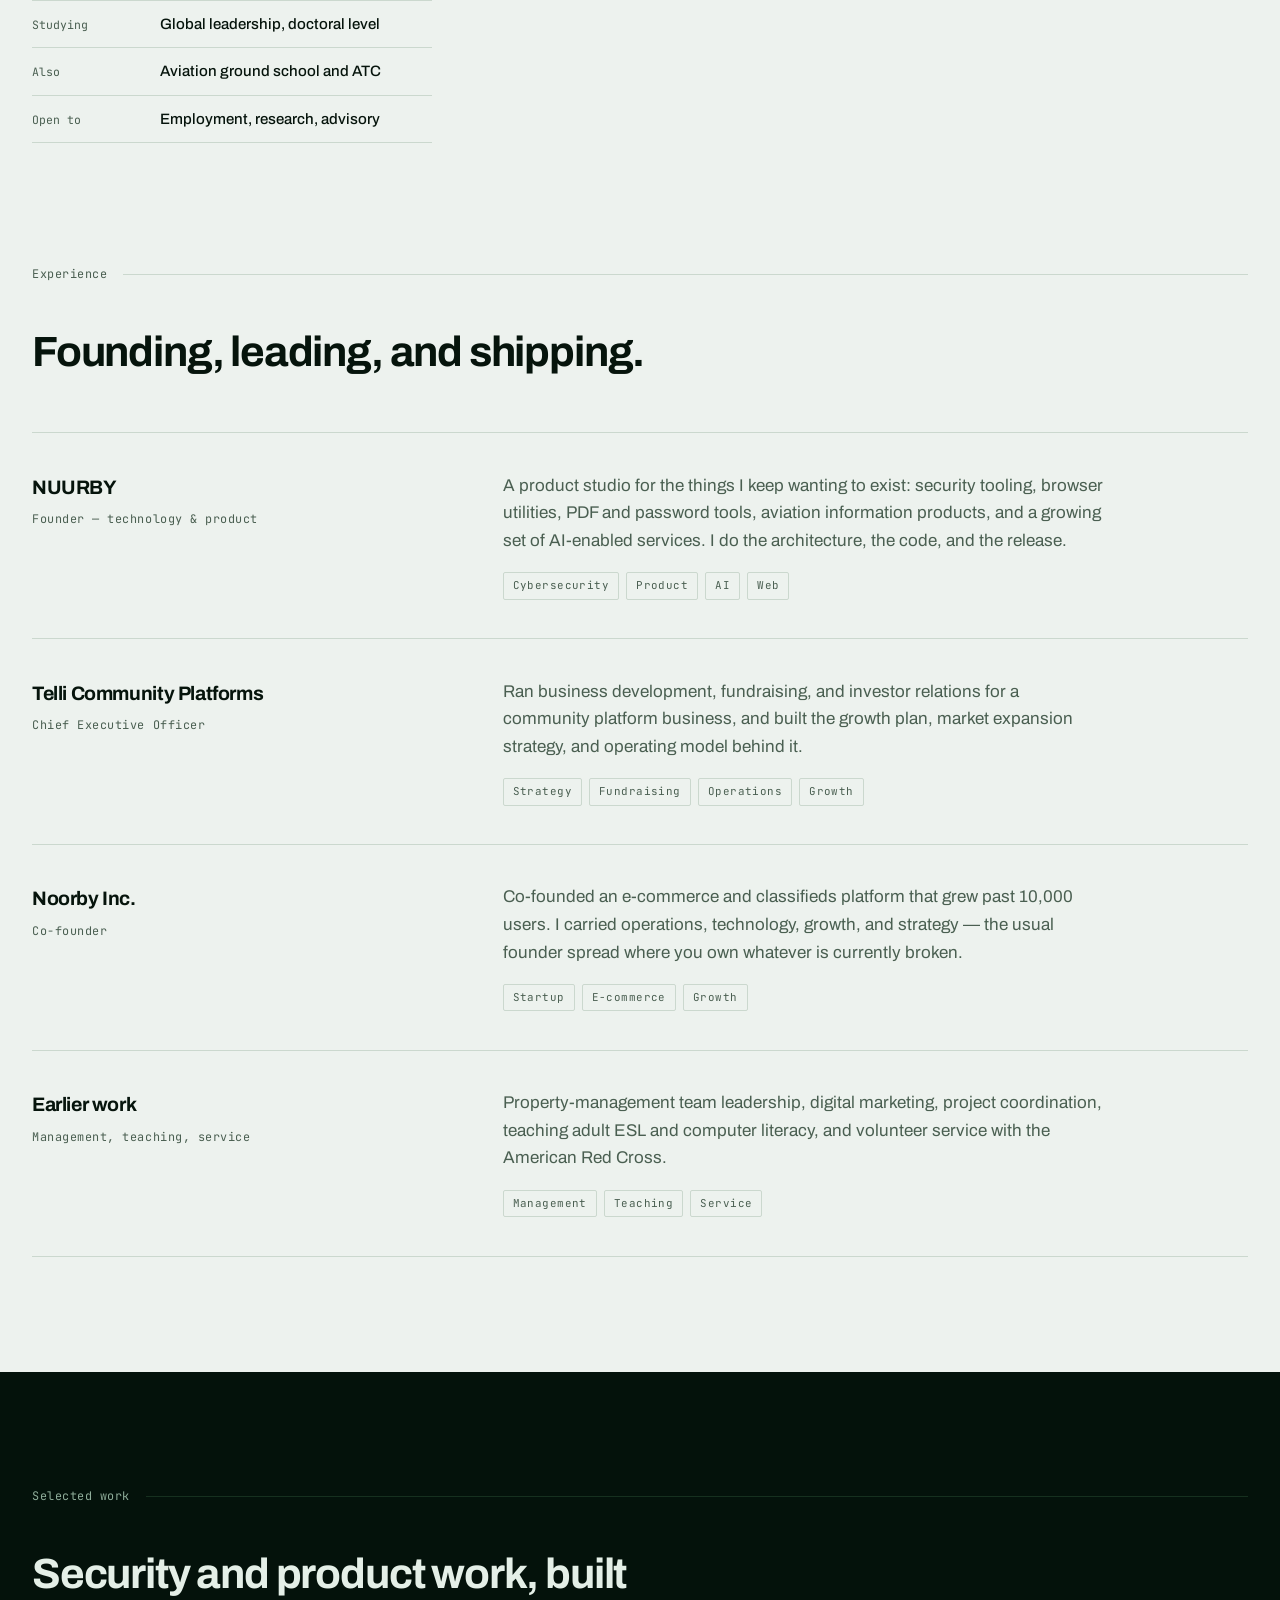
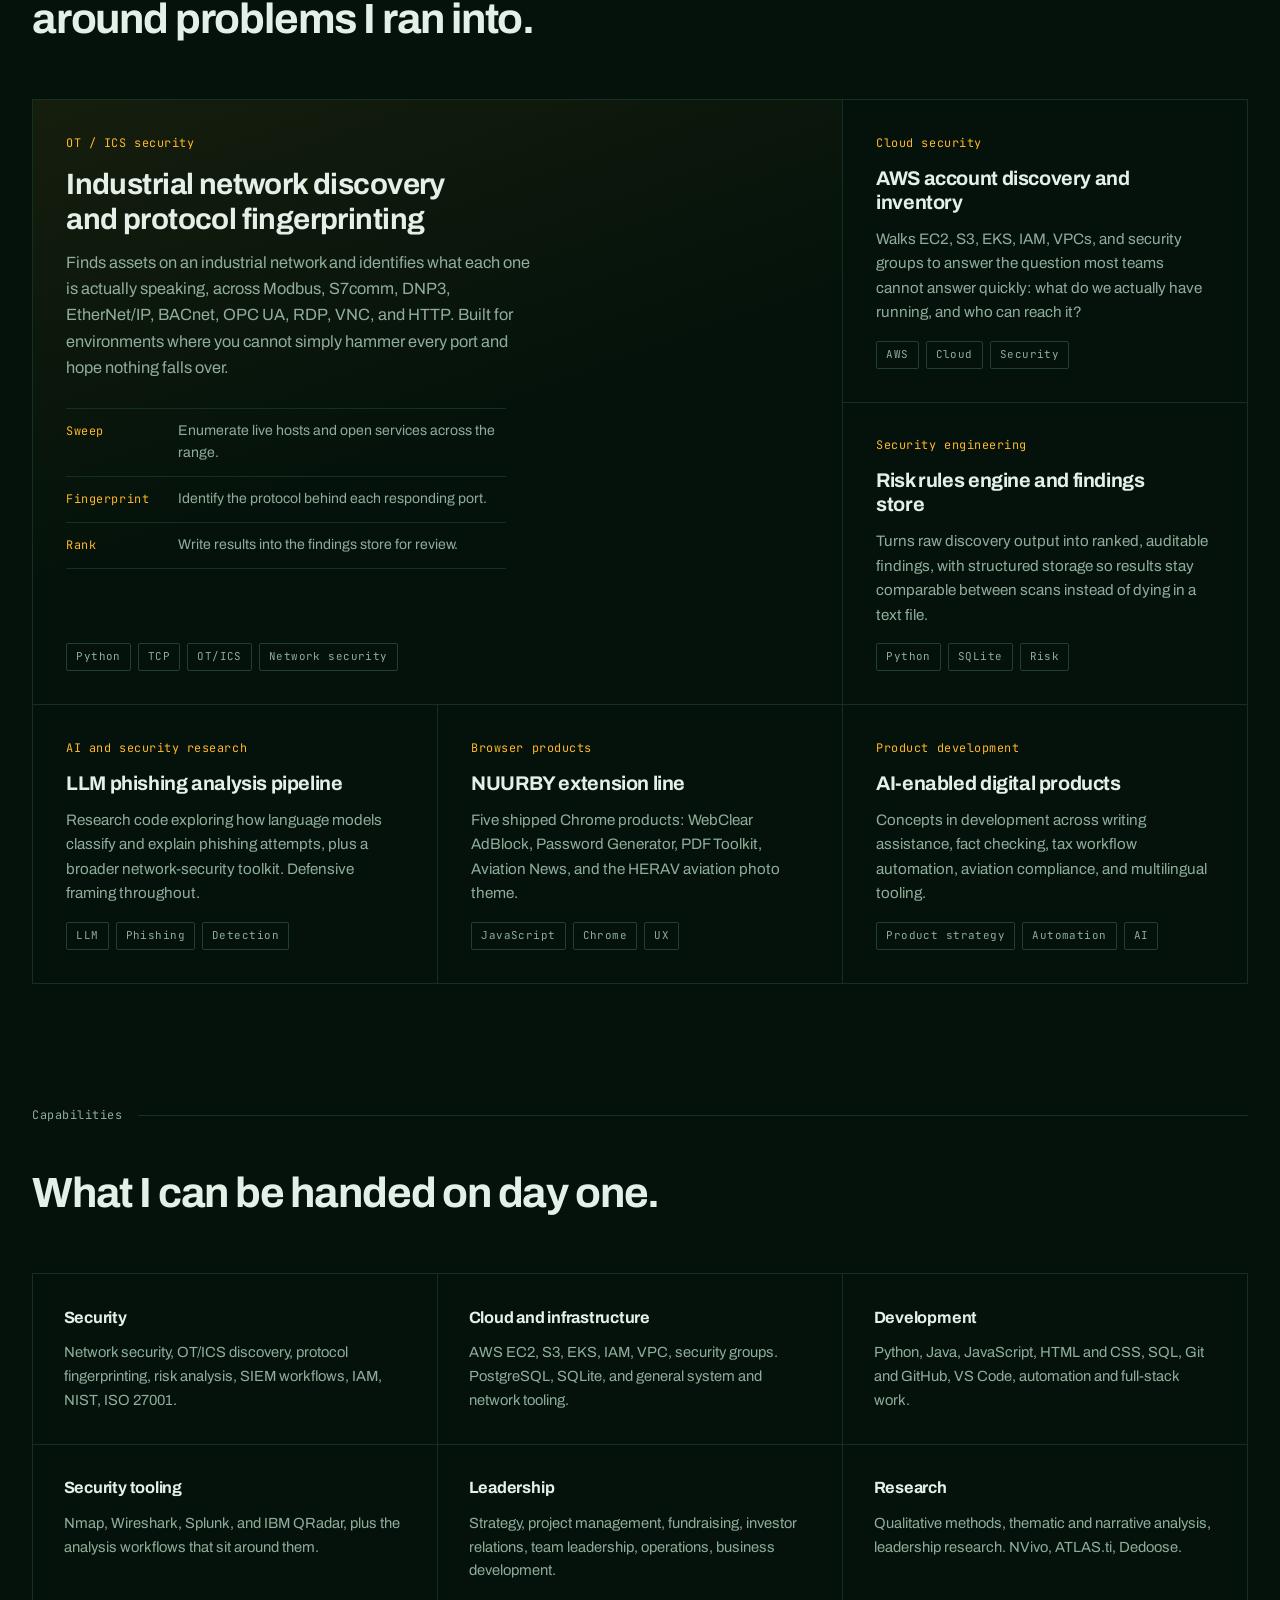
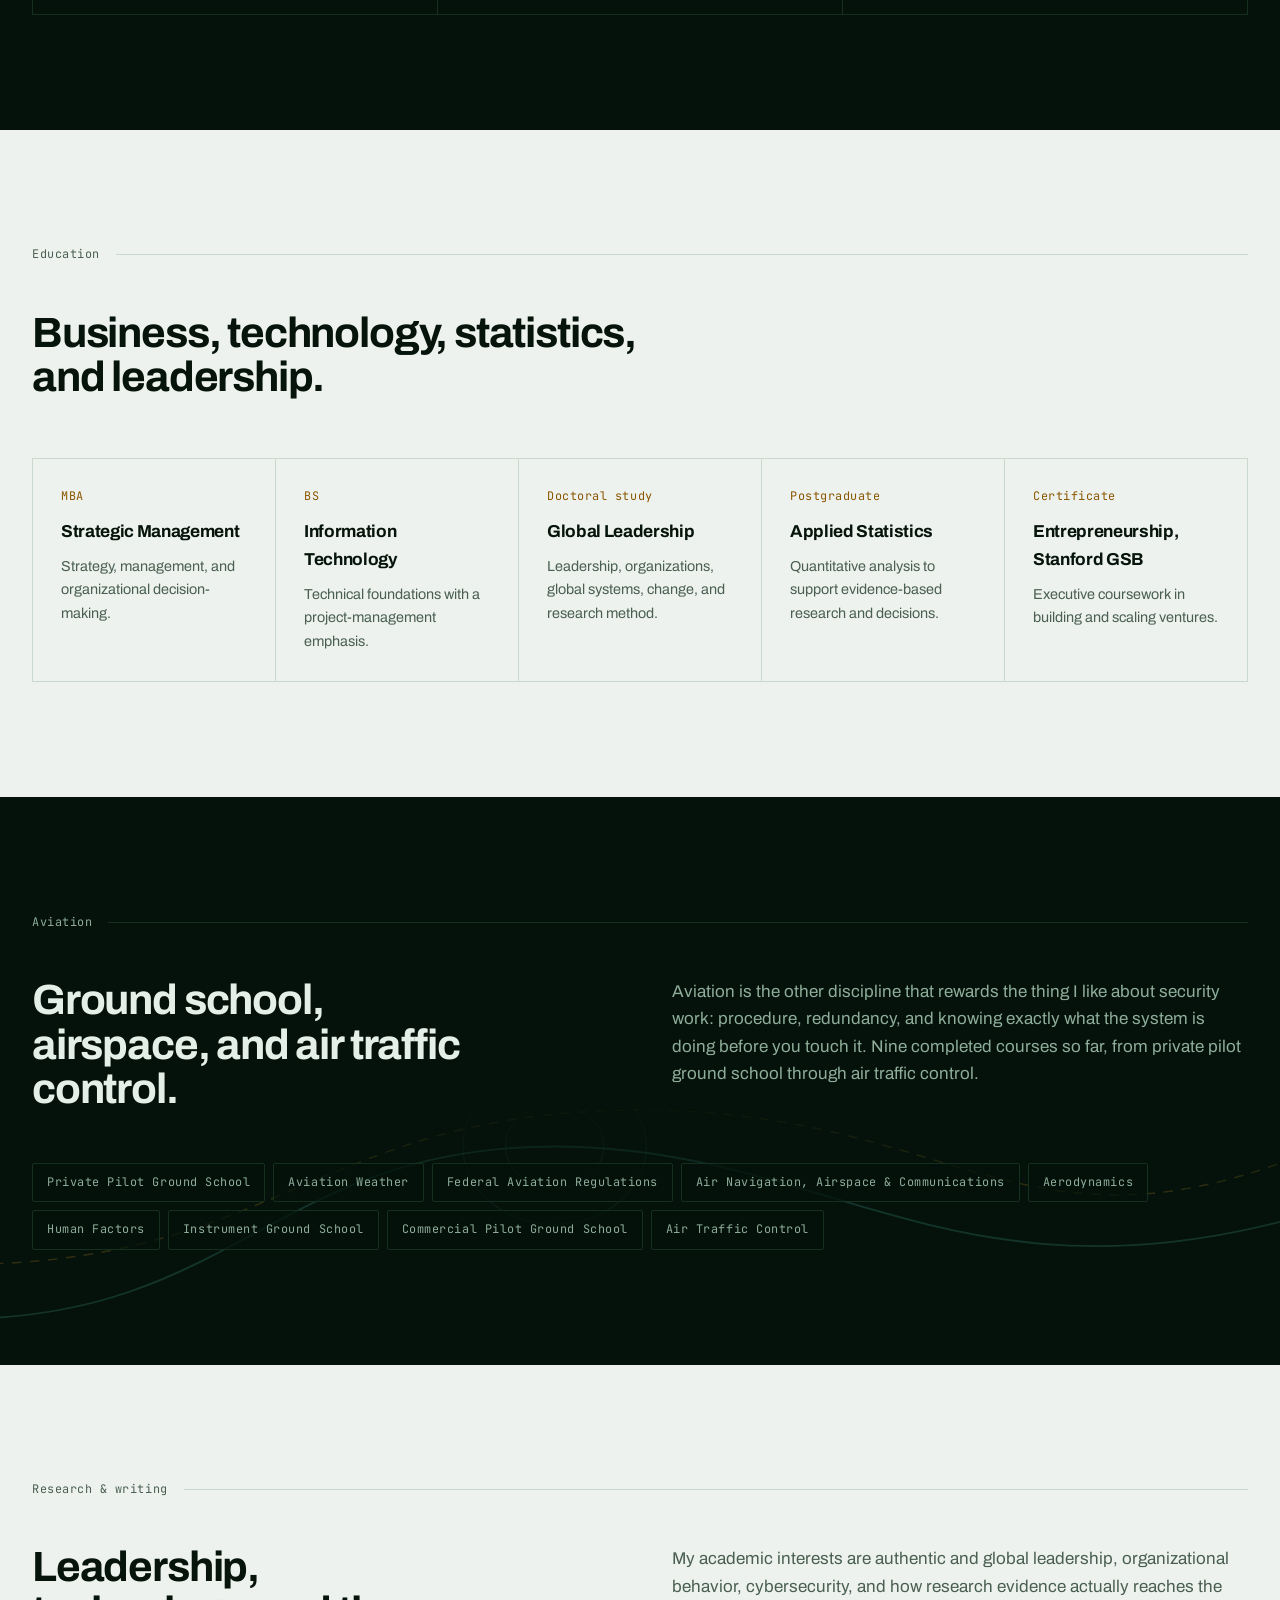
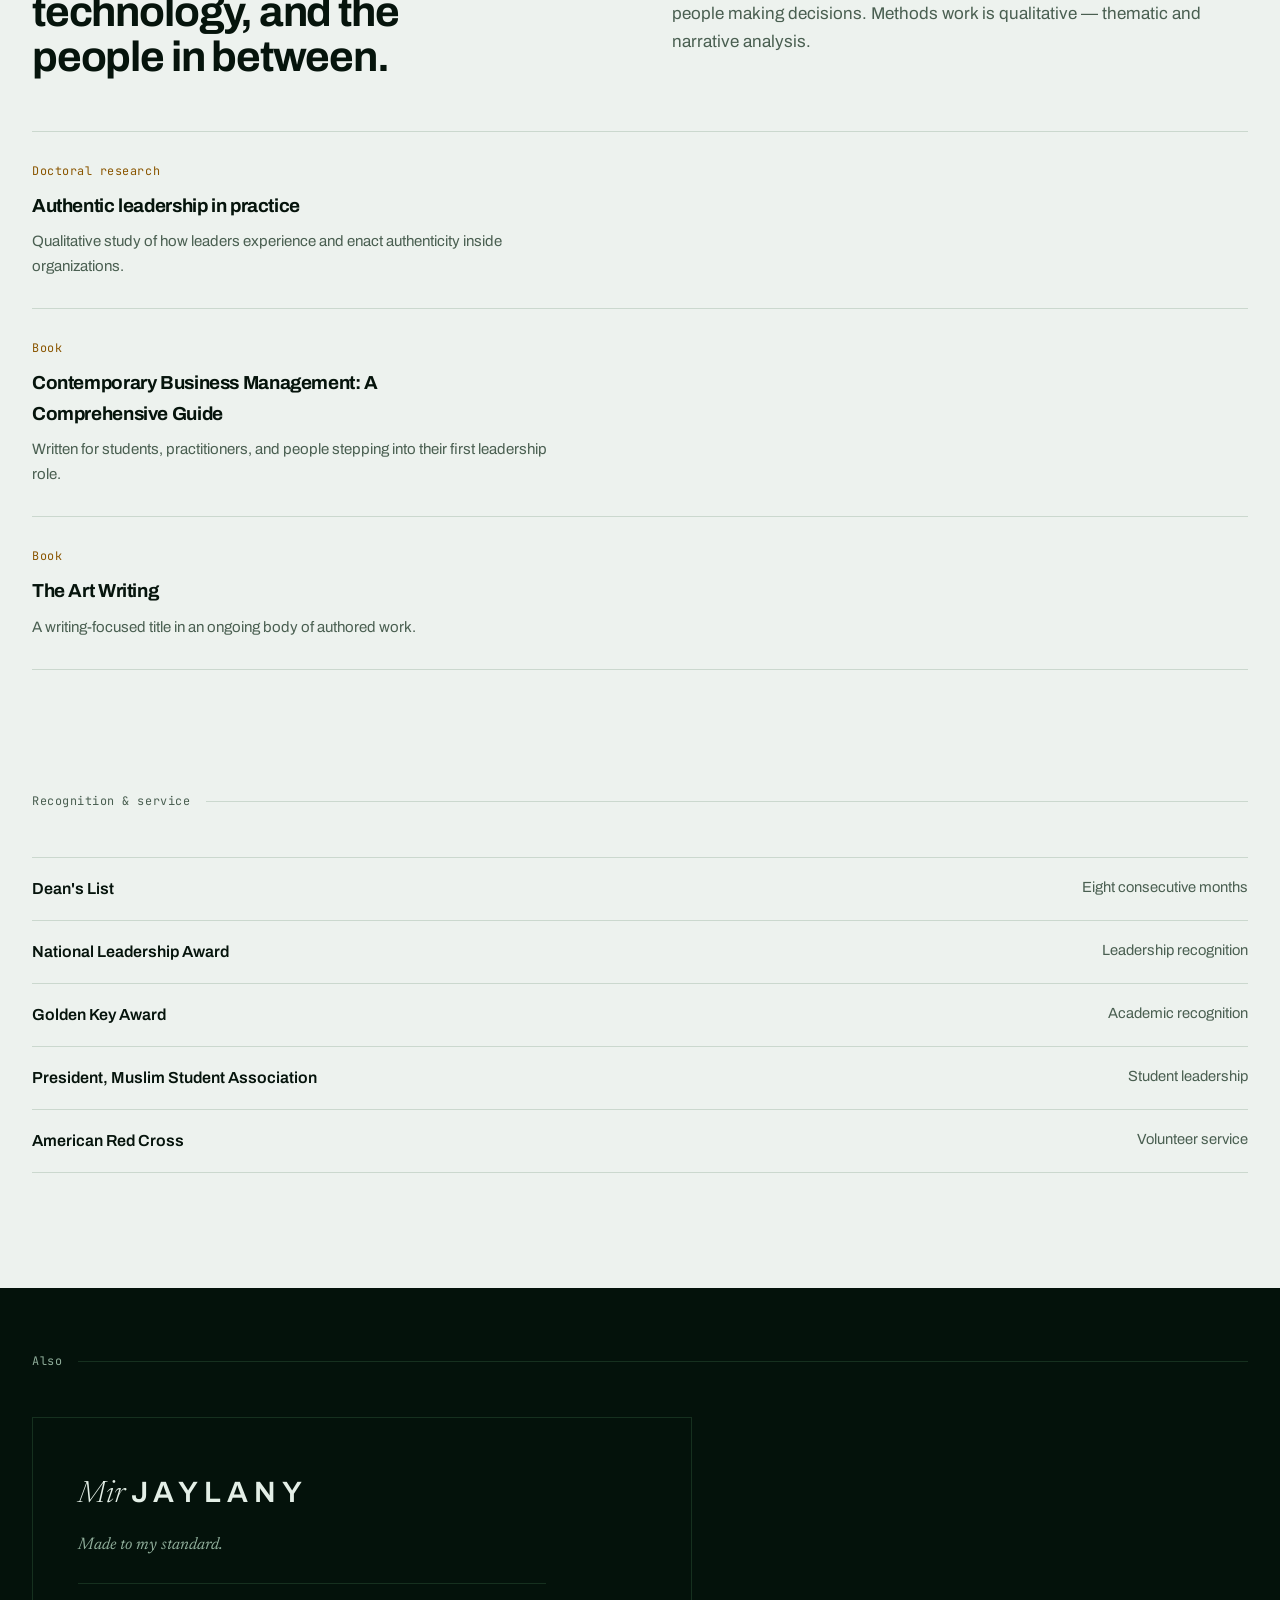
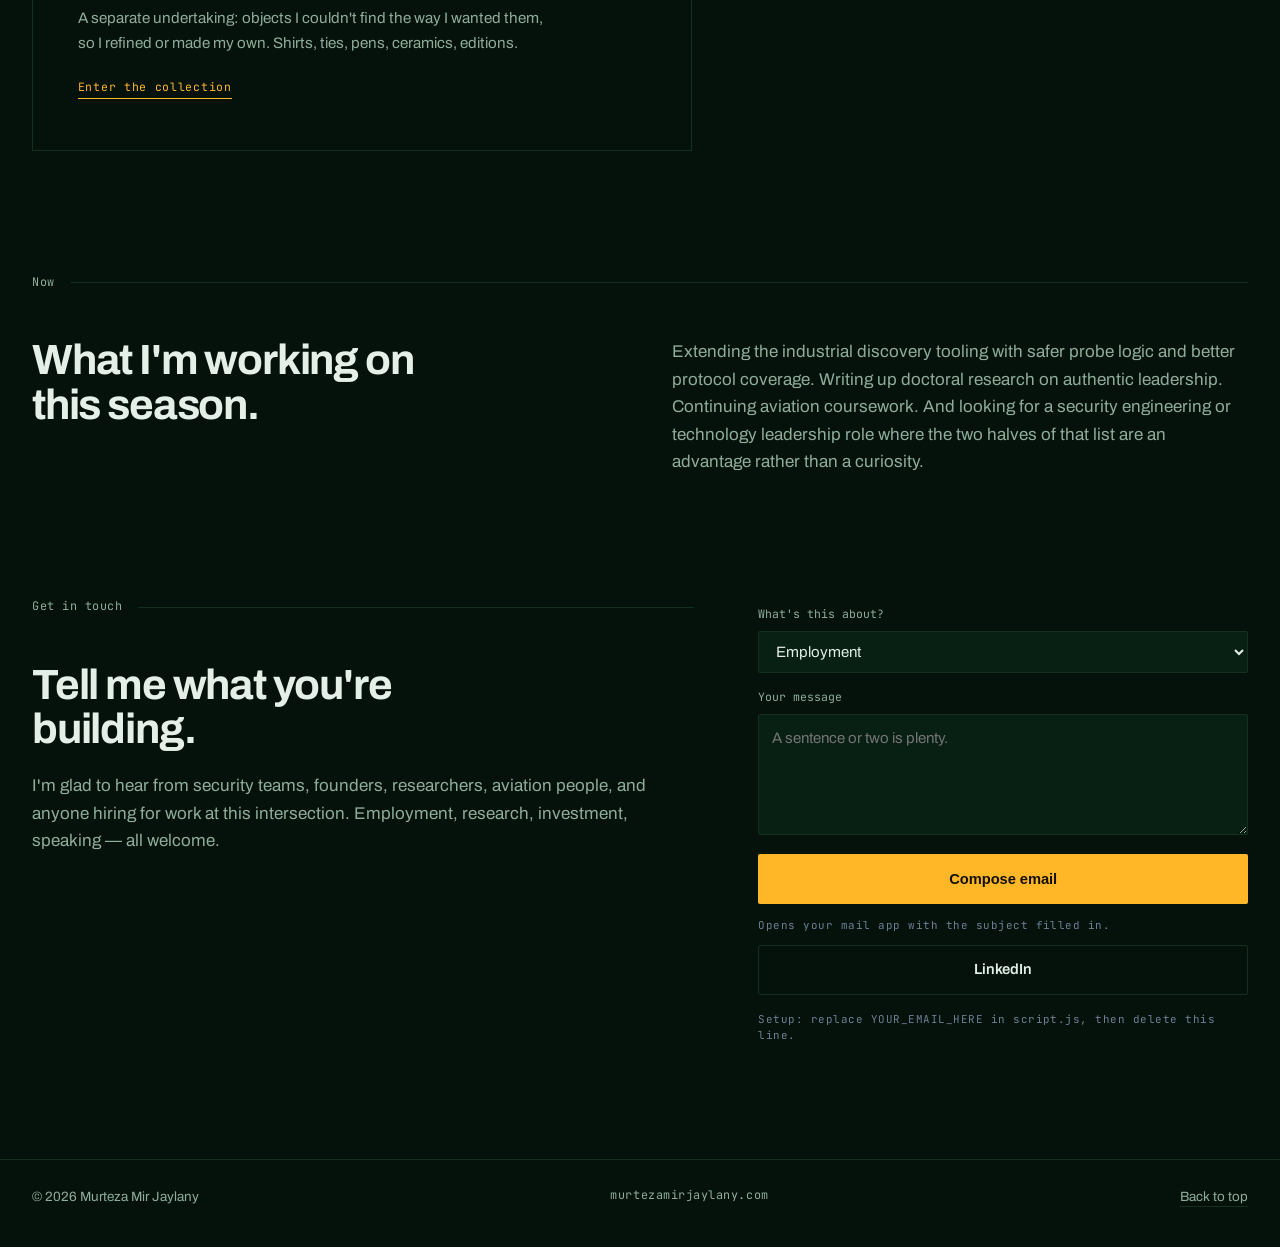
==== commit 14801c00: "Add files via upload" ====
--- a/index.html
+++ b/index.html
@@ -1,188 +1,645 @@
 <!DOCTYPE html>
-<html lang="en">
+<html lang="en" class="no-js">
 <head>
 <meta charset="utf-8" />
 <meta name="viewport" content="width=device-width, initial-scale=1" />
-<title>Mir JAYLANY — Made to my standard.</title>
-
-<meta name="description" content="Objects I couldn't find exactly the way I wanted them, so I refined or made my own. Shirts, ties, pens, ceramics, and editions by Murteza Mir Jaylany." />
-<link rel="canonical" href="https://murtezamirjaylany.com/jaylany/" />
+<title>Murteza Mir Jaylany — Cybersecurity, Aviation, Leadership</title>
+
+<meta name="description" content="Murteza Mir Jaylany builds security tooling for industrial and cloud networks, founds technology companies, and studies aviation and global leadership." />
+<meta name="author" content="Murteza Mir Jaylany" />
+<link rel="canonical" href="https://murtezamirjaylany.com/" />
 
 <meta property="og:type" content="website" />
-<meta property="og:url" content="https://murtezamirjaylany.com/jaylany/" />
-<meta property="og:site_name" content="Mir JAYLANY" />
-<meta property="og:title" content="Mir JAYLANY — Made to my standard." />
-<meta property="og:description" content="I couldn't find exactly what I wanted. So I made it." />
-
-<meta name="theme-color" content="#F2F1EE" />
-<link rel="icon" href="../favicon.svg" type="image/svg+xml" />
+<meta property="og:url" content="https://murtezamirjaylany.com/" />
+<meta property="og:site_name" content="Murteza Mir Jaylany" />
+<meta property="og:title" content="Murteza Mir Jaylany — Cybersecurity, Aviation, Leadership" />
+<meta property="og:description" content="Security tooling for industrial and cloud networks. Founder. Researcher. Aviation student." />
+<meta property="og:image" content="https://murtezamirjaylany.com/og-image.png" />
+<meta property="og:image:width" content="1200" />
+<meta property="og:image:height" content="630" />
+<meta name="twitter:card" content="summary_large_image" />
+<meta name="twitter:title" content="Murteza Mir Jaylany — Cybersecurity, Aviation, Leadership" />
+<meta name="twitter:description" content="Security tooling for industrial and cloud networks. Founder. Researcher. Aviation student." />
+<meta name="twitter:image" content="https://murtezamirjaylany.com/og-image.png" />
+
+<meta name="theme-color" content="#04120B" />
+<link rel="icon" href="favicon.svg" type="image/svg+xml" />
+<link rel="apple-touch-icon" href="apple-touch-icon.png" />
 
 <link rel="preconnect" href="https://fonts.googleapis.com" />
 <link rel="preconnect" href="https://fonts.gstatic.com" crossorigin />
-<link href="https://fonts.googleapis.com/css2?family=Archivo:wght@400;500;600;700&family=Newsreader:opsz,wght@6..72,300;6..72,400;6..72,500&display=swap" rel="stylesheet" />
-<link rel="stylesheet" href="jaylany.css" />
+<link href="https://fonts.googleapis.com/css2?family=Archivo:wght@400;500;600;700;800&family=JetBrains+Mono:wght@400;500;700&family=Newsreader:opsz,wght@6..72,300&display=swap" rel="stylesheet" />
+<link rel="stylesheet" href="styles.css" />
+
+<script>document.documentElement.className = document.documentElement.className.replace('no-js','js');</script>
+
+<script type="application/ld+json">
+{
+  "@context": "https://schema.org",
+  "@type": "Person",
+  "name": "Murteza Mir Jaylany",
+  "url": "https://murtezamirjaylany.com/",
+  "jobTitle": "Technology and Cybersecurity Professional",
+  "sameAs": ["https://www.linkedin.com/in/murtezasmjaylany"],
+  "knowsAbout": [
+    "Cybersecurity","Network Security","OT/ICS Security","Cloud Security",
+    "Information Technology","Aviation","Air Traffic Control",
+    "Entrepreneurship","Global Leadership","Qualitative Research"
+  ]
+}
+</script>
 </head>
 
 <body>
 <a class="skip" href="#main">Skip to content</a>
 
-<header class="head">
-  <div class="hold head__in">
-    <a class="mark" href="./">
-      <span class="mark__mir">Mir</span><span class="mark__name">JAYLANY</span>
+<header class="masthead" id="top">
+  <div class="shell masthead__in">
+    <a class="ident" href="#top">
+      <svg class="ident__mark" viewBox="0 0 40 40" aria-hidden="true" focusable="false">
+        <circle cx="20" cy="20" r="17" fill="none" stroke="currentColor" stroke-width="1.4" opacity=".45"/>
+        <circle cx="20" cy="20" r="9"  fill="none" stroke="currentColor" stroke-width="1.4" opacity=".45"/>
+        <path d="M20 3v6M20 31v6M3 20h6M31 20h6" stroke="currentColor" stroke-width="1.4" opacity=".45"/>
+        <path d="M20 20 L31.5 8.5" stroke="var(--mag)" stroke-width="2" stroke-linecap="round"/>
+        <circle cx="31.5" cy="8.5" r="2.6" fill="var(--mag)"/>
+      </svg>
+      <span class="ident__name">Murteza Mir Jaylany</span>
     </a>
-    <nav class="head__nav">
-      <a href="#collection">Collection</a>
-      <a href="#standard">The standard</a>
-      <a href="../">Portfolio</a>
+
+    <button class="burger" type="button" aria-expanded="false" aria-controls="nav">
+      <span class="burger__bars" aria-hidden="true"><i></i><i></i></span>
+      <span class="burger__label">Menu</span>
+    </button>
+
+    <nav class="nav" id="nav" aria-label="Primary">
+      <a href="#about">About</a>
+      <a href="#work">Experience</a>
+      <a href="#projects">Work</a>
+      <a href="#aviation">Aviation</a>
+      <a href="#research">Research</a>
+      <a class="nav__cta" href="#contact">Get in touch</a>
     </nav>
   </div>
 </header>
 
 <main id="main">
 
-  <section class="opening">
-    <div class="hold">
-      <h1 class="wordmark">
-        <span class="wordmark__mir">Mir</span>
-        <span class="wordmark__name">JAYLANY</span>
-      </h1>
-      <p class="tagline">Made to my standard.</p>
-
-      <div class="opening__body">
-        <p class="lede">
-          For years I modified, searched for, and sometimes simply made the things
-          I wanted to use myself. A shirt with the right proportions. A tie for the
-          right occasion. A pen that feels correct in the hand. A cup worth reaching
-          for every morning. Even a phone mount that finally works the way it should.
+  <!-- ============ HERO ============ -->
+  <section class="band band--void hero">
+    <div class="shell hero__in">
+
+      <div class="hero__copy">
+        <p class="hero__status"><span class="dot" aria-hidden="true"></span>Open to roles, research, and collaboration</p>
+        <h1 class="hero__title">Building at the intersection of technology, security, and leadership.</h1>
+        <p class="hero__lede">
+          I write tooling that finds what's actually running on a network — industrial
+          controllers, cloud accounts, forgotten services — and turns it into findings
+          somebody can act on. Alongside that I build companies, study aviation, and
+          research how leaders hold up under pressure.
         </p>
-        <p class="lede">
-          I couldn't find exactly what I wanted, so I made it. This is that collection.
+        <div class="hero__acts">
+          <a class="btn btn--solid" href="#projects">See the work</a>
+          <a class="btn btn--ghost" href="#contact">Get in touch</a>
+        </div>
+      </div>
+
+      <!-- The scope: discovery sweep + protocol readout -->
+      <div class="scope" role="img" aria-label="Illustration of a network discovery scope plotting nine industrial and IT services with their standard ports.">
+        <div class="ident-plate">
+          <img src="portrait.jpg" alt="Portrait of Murteza Mir Jaylany" width="576" height="576" decoding="async" />
+          <div>
+            <b>Murteza Mir Jaylany</b>
+            <span class="mono">Security engineering, founding, and research</span>
+          </div>
+        </div>
+
+        <div class="scope__head">
+          <span class="mono">discovery scope</span>
+          <span class="mono scope__count"><b data-count>9</b> contacts</span>
+        </div>
+
+        <div class="scope__body">
+          <svg class="scope__plot" viewBox="0 0 240 240" aria-hidden="true" focusable="false">
+            <defs>
+              <radialGradient id="sweepFade" cx="50%" cy="50%" r="50%">
+                <stop offset="0%"  stop-color="var(--mag)" stop-opacity=".30"/>
+                <stop offset="100%" stop-color="var(--mag)" stop-opacity="0"/>
+              </radialGradient>
+            </defs>
+
+            <g class="scope__rings">
+              <circle cx="120" cy="120" r="112"/>
+              <circle cx="120" cy="120" r="84"/>
+              <circle cx="120" cy="120" r="56"/>
+              <circle cx="120" cy="120" r="28"/>
+            </g>
+
+            <g class="scope__ticks">
+              <path d="M120 8v10M120 222v10M8 120h10M222 120h10"/>
+              <path d="M176 22.9l-5 8.7M64 217.1l5-8.7M217.1 176l-8.7-5M22.9 64l8.7 5"/>
+              <path d="M64 22.9l5 8.7M176 217.1l-5-8.7M22.9 176l8.7-5M217.1 64l-8.7 5"/>
+            </g>
+
+            <path class="scope__cross" d="M120 40v160M40 120h160"/>
+
+            <g class="scope__sweep">
+              <path d="M120 120 L120 8 A112 112 0 0 1 176 22.9 Z" fill="url(#sweepFade)"/>
+              <path d="M120 120 L120 8" stroke="var(--mag)" stroke-width="1.4" opacity=".85"/>
+            </g>
+
+            <g class="scope__blips">
+              <g class="blip"><circle cx="129.5" cy="52.7"  r="3.4"/></g>
+              <g class="blip"><circle cx="190.2" cy="54.5"  r="3.4"/></g>
+              <g class="blip"><circle cx="162.0" cy="118.5" r="3.4"/></g>
+              <g class="blip"><circle cx="207.0" cy="178.7" r="3.4"/></g>
+              <g class="blip"><circle cx="141.6" cy="190.8" r="3.4"/></g>
+              <g class="blip"><circle cx="95.5"  cy="172.6" r="3.4"/></g>
+              <g class="blip"><circle cx="28.7"  cy="160.7" r="3.4"/></g>
+              <g class="blip"><circle cx="45.3"  cy="91.3"  r="3.4"/></g>
+              <g class="blip"><circle cx="96.5"  cy="75.9"  r="3.4"/></g>
+            </g>
+          </svg>
+
+          <ul class="readout mono">
+            <li><b>Modbus</b><span>502</span></li>
+            <li><b>S7comm</b><span>102</span></li>
+            <li><b>DNP3</b><span>20000</span></li>
+            <li><b>EtherNet/IP</b><span>44818</span></li>
+            <li><b>BACnet</b><span>47808</span></li>
+            <li><b>OPC&nbsp;UA</b><span>4840</span></li>
+            <li><b>RDP</b><span>3389</span></li>
+            <li><b>VNC</b><span>5900</span></li>
+            <li><b>HTTP</b><span>80</span></li>
+          </ul>
+        </div>
+
+        <p class="scope__foot mono">Protocols fingerprinted by my industrial discovery tooling</p>
+      </div>
+    </div>
+
+    <!-- ============ IMPACT ============ -->
+    <div class="shell">
+      <ul class="impact" aria-label="Selected results">
+        <li><b class="mono">10,000+</b><span>users on the platform I co-founded</span></li>
+        <li><b class="mono">3</b><span>companies founded or co-founded</span></li>
+        <li><b class="mono">5</b><span>browser products shipped</span></li>
+        <li><b class="mono">9</b><span>aviation courses completed</span></li>
+        <li><b class="mono">2</b><span>books authored</span></li>
+      </ul>
+    </div>
+  </section>
+
+  <!-- ============ ABOUT ============ -->
+  <section class="band band--chart band--flush" id="about">
+    <div class="shell">
+      <p class="marker mono">About</p>
+      <div class="duo">
+        <div>
+          <h2 class="h2">A wide background, held together by one habit: build the thing, then prove it works.</h2>
+          <dl class="facts">
+            <div><dt>Based in</dt><dd>Columbus, Ohio</dd></div>
+            <div><dt>Focus</dt><dd>Defensive security engineering</dd></div>
+            <div><dt>Studying</dt><dd>Global leadership, doctoral level</dd></div>
+            <div><dt>Also</dt><dd>Aviation ground school and ATC</dd></div>
+            <div><dt>Open to</dt><dd>Employment, research, advisory</dd></div>
+          </dl>
+        </div>
+        <div class="prose">
+          <p>
+            My work sits across information technology, cybersecurity, entrepreneurship,
+            business strategy, academic research, and aviation. In practice that has meant
+            writing Python that speaks industrial protocols, raising money and running a
+            company, teaching adults their first computer class, and sitting ground school
+            exams — often in the same season.
+          </p>
+          <p>
+            What I care about most right now is defensive security engineering: network and
+            cloud visibility, OT/ICS environments where a bad scan can stop a production
+            line, and AI tooling that helps defenders more than it helps attackers. The
+            leadership research runs underneath all of it, because most security failures
+            I've seen were organizational before they were technical.
+          </p>
+        </div>
+      </div>
+    </div>
+  </section>
+
+  <!-- ============ EXPERIENCE ============ -->
+  <section class="band band--chart band--tight" id="work">
+    <div class="shell">
+      <p class="marker mono">Experience</p>
+      <h2 class="h2 h2--wide">Founding, leading, and shipping.</h2>
+
+      <ol class="roles">
+        <li class="role">
+          <div class="role__meta">
+            <span class="role__org">NUURBY</span>
+            <span class="mono role__title">Founder — technology &amp; product</span>
+          </div>
+          <div class="role__body">
+            <p>
+              A product studio for the things I keep wanting to exist: security tooling,
+              browser utilities, PDF and password tools, aviation information products, and
+              a growing set of AI-enabled services. I do the architecture, the code, and the
+              release.
+            </p>
+            <ul class="chips"><li>Cybersecurity</li><li>Product</li><li>AI</li><li>Web</li></ul>
+          </div>
+        </li>
+
+        <li class="role">
+          <div class="role__meta">
+            <span class="role__org">Telli Community Platforms</span>
+            <span class="mono role__title">Chief Executive Officer</span>
+          </div>
+          <div class="role__body">
+            <p>
+              Ran business development, fundraising, and investor relations for a
+              community platform business, and built the growth plan, market expansion
+              strategy, and operating model behind it.
+            </p>
+            <ul class="chips"><li>Strategy</li><li>Fundraising</li><li>Operations</li><li>Growth</li></ul>
+          </div>
+        </li>
+
+        <li class="role">
+          <div class="role__meta">
+            <span class="role__org">Noorby Inc.</span>
+            <span class="mono role__title">Co-founder</span>
+          </div>
+          <div class="role__body">
+            <p>
+              Co-founded an e-commerce and classifieds platform that grew past 10,000 users.
+              I carried operations, technology, growth, and strategy — the usual founder
+              spread where you own whatever is currently broken.
+            </p>
+            <ul class="chips"><li>Startup</li><li>E-commerce</li><li>Growth</li></ul>
+          </div>
+        </li>
+
+        <li class="role">
+          <div class="role__meta">
+            <span class="role__org">Earlier work</span>
+            <span class="mono role__title">Management, teaching, service</span>
+          </div>
+          <div class="role__body">
+            <p>
+              Property-management team leadership, digital marketing, project coordination,
+              teaching adult ESL and computer literacy, and volunteer service with the
+              American Red Cross.
+            </p>
+            <ul class="chips"><li>Management</li><li>Teaching</li><li>Service</li></ul>
+          </div>
+        </li>
+      </ol>
+    </div>
+  </section>
+
+  <!-- ============ PROJECTS ============ -->
+  <section class="band band--void band--flush" id="projects">
+    <div class="shell">
+      <p class="marker mono">Selected work</p>
+      <h2 class="h2 h2--wide">Security and product work, built around problems I ran into.</h2>
+
+      <div class="grid">
+
+        <article class="cell cell--lead">
+          <p class="cell__domain mono">OT / ICS security</p>
+          <h3 class="cell__title">Industrial network discovery and protocol fingerprinting</h3>
+          <p class="cell__text">
+            Finds assets on an industrial network and identifies what each one is actually
+            speaking, across Modbus, S7comm, DNP3, EtherNet/IP, BACnet, OPC UA, RDP, VNC, and
+            HTTP. Built for environments where you cannot simply hammer every port and hope
+            nothing falls over.
+          </p>
+          <ol class="stages">
+            <li><span class="mono">Sweep</span><p>Enumerate live hosts and open services across the range.</p></li>
+            <li><span class="mono">Fingerprint</span><p>Identify the protocol behind each responding port.</p></li>
+            <li><span class="mono">Rank</span><p>Write results into the findings store for review.</p></li>
+          </ol>
+          <ul class="chips chips--dark"><li>Python</li><li>TCP</li><li>OT/ICS</li><li>Network security</li></ul>
+        </article>
+
+        <article class="cell">
+          <p class="cell__domain mono">Cloud security</p>
+          <h3 class="cell__title">AWS account discovery and inventory</h3>
+          <p class="cell__text">
+            Walks EC2, S3, EKS, IAM, VPCs, and security groups to answer the question most
+            teams cannot answer quickly: what do we actually have running, and who can reach it?
+          </p>
+          <ul class="chips chips--dark"><li>AWS</li><li>Cloud</li><li>Security</li></ul>
+        </article>
+
+        <article class="cell">
+          <p class="cell__domain mono">Security engineering</p>
+          <h3 class="cell__title">Risk rules engine and findings store</h3>
+          <p class="cell__text">
+            Turns raw discovery output into ranked, auditable findings, with structured
+            storage so results stay comparable between scans instead of dying in a text file.
+          </p>
+          <ul class="chips chips--dark"><li>Python</li><li>SQLite</li><li>Risk</li></ul>
+        </article>
+
+        <article class="cell">
+          <p class="cell__domain mono">AI and security research</p>
+          <h3 class="cell__title">LLM phishing analysis pipeline</h3>
+          <p class="cell__text">
+            Research code exploring how language models classify and explain phishing
+            attempts, plus a broader network-security toolkit. Defensive framing throughout.
+          </p>
+          <ul class="chips chips--dark"><li>LLM</li><li>Phishing</li><li>Detection</li></ul>
+        </article>
+
+        <article class="cell">
+          <p class="cell__domain mono">Browser products</p>
+          <h3 class="cell__title">NUURBY extension line</h3>
+          <p class="cell__text">
+            Five shipped Chrome products: WebClear AdBlock, Password Generator, PDF Toolkit,
+            Aviation News, and the HERAV aviation photo theme.
+          </p>
+          <ul class="chips chips--dark"><li>JavaScript</li><li>Chrome</li><li>UX</li></ul>
+        </article>
+
+        <article class="cell">
+          <p class="cell__domain mono">Product development</p>
+          <h3 class="cell__title">AI-enabled digital products</h3>
+          <p class="cell__text">
+            Concepts in development across writing assistance, fact checking, tax workflow
+            automation, aviation compliance, and multilingual tooling.
+          </p>
+          <ul class="chips chips--dark"><li>Product strategy</li><li>Automation</li><li>AI</li></ul>
+        </article>
+
+      </div>
+    </div>
+  </section>
+
+  <!-- ============ CAPABILITIES ============ -->
+  <section class="band band--void band--tight" id="capabilities">
+    <div class="shell">
+      <p class="marker mono">Capabilities</p>
+      <h2 class="h2 h2--wide">What I can be handed on day one.</h2>
+
+      <dl class="caps">
+        <div class="cap">
+          <dt>Security</dt>
+          <dd>Network security, OT/ICS discovery, protocol fingerprinting, risk analysis, SIEM workflows, IAM, NIST, ISO 27001.</dd>
+        </div>
+        <div class="cap">
+          <dt>Cloud and infrastructure</dt>
+          <dd>AWS EC2, S3, EKS, IAM, VPC, security groups. PostgreSQL, SQLite, and general system and network tooling.</dd>
+        </div>
+        <div class="cap">
+          <dt>Development</dt>
+          <dd>Python, Java, JavaScript, HTML and CSS, SQL, Git and GitHub, VS Code, automation and full-stack work.</dd>
+        </div>
+        <div class="cap">
+          <dt>Security tooling</dt>
+          <dd>Nmap, Wireshark, Splunk, and IBM QRadar, plus the analysis workflows that sit around them.</dd>
+        </div>
+        <div class="cap">
+          <dt>Leadership</dt>
+          <dd>Strategy, project management, fundraising, investor relations, team leadership, operations, business development.</dd>
+        </div>
+        <div class="cap">
+          <dt>Research</dt>
+          <dd>Qualitative methods, thematic and narrative analysis, leadership research. NVivo, ATLAS.ti, Dedoose.</dd>
+        </div>
+      </dl>
+    </div>
+  </section>
+
+  <!-- ============ EDUCATION ============ -->
+  <section class="band band--chart" id="education">
+    <div class="shell">
+      <p class="marker mono">Education</p>
+      <h2 class="h2 h2--wide">Business, technology, statistics, and leadership.</h2>
+
+      <ul class="degrees">
+        <li>
+          <span class="mono degrees__level">MBA</span>
+          <h3>Strategic Management</h3>
+          <p>Strategy, management, and organizational decision-making.</p>
+        </li>
+        <li>
+          <span class="mono degrees__level">BS</span>
+          <h3>Information Technology</h3>
+          <p>Technical foundations with a project-management emphasis.</p>
+        </li>
+        <li>
+          <span class="mono degrees__level">Doctoral study</span>
+          <h3>Global Leadership</h3>
+          <p>Leadership, organizations, global systems, change, and research method.</p>
+        </li>
+        <li>
+          <span class="mono degrees__level">Postgraduate</span>
+          <h3>Applied Statistics</h3>
+          <p>Quantitative analysis to support evidence-based research and decisions.</p>
+        </li>
+        <li>
+          <span class="mono degrees__level">Certificate</span>
+          <h3>Entrepreneurship, Stanford GSB</h3>
+          <p>Executive coursework in building and scaling ventures.</p>
+        </li>
+      </ul>
+    </div>
+  </section>
+
+  <!-- ============ AVIATION ============ -->
+  <section class="band band--void band--sectional" id="aviation">
+    <svg class="sectional" viewBox="0 0 1200 300" preserveAspectRatio="none" aria-hidden="true" focusable="false">
+      <path d="M-40 250 C 220 250 260 60 520 60 S 900 250 1240 130" class="sectional__b"/>
+      <path d="M-40 190 C 260 190 300 20 600 20 S 960 200 1240 60"  class="sectional__e"/>
+      <circle cx="520" cy="60" r="46" class="sectional__ring"/>
+      <circle cx="520" cy="60" r="86" class="sectional__ring"/>
+    </svg>
+
+    <div class="shell">
+      <p class="marker mono">Aviation</p>
+      <div class="duo">
+        <h2 class="h2">Ground school, airspace, and air traffic control.</h2>
+        <div class="prose">
+          <p>
+            Aviation is the other discipline that rewards the thing I like about security
+            work: procedure, redundancy, and knowing exactly what the system is doing before
+            you touch it. Nine completed courses so far, from private pilot ground school
+            through air traffic control.
+          </p>
+        </div>
+      </div>
+
+      <ul class="courses mono">
+        <li>Private Pilot Ground School</li>
+        <li>Aviation Weather</li>
+        <li>Federal Aviation Regulations</li>
+        <li>Air Navigation, Airspace &amp; Communications</li>
+        <li>Aerodynamics</li>
+        <li>Human Factors</li>
+        <li>Instrument Ground School</li>
+        <li>Commercial Pilot Ground School</li>
+        <li>Air Traffic Control</li>
+      </ul>
+    </div>
+  </section>
+
+  <!-- ============ RESEARCH ============ -->
+  <section class="band band--chart band--flush" id="research">
+    <div class="shell">
+      <p class="marker mono">Research &amp; writing</p>
+      <div class="duo">
+        <h2 class="h2">Leadership, technology, and the people in between.</h2>
+        <div class="prose">
+          <p>
+            My academic interests are authentic and global leadership, organizational
+            behavior, cybersecurity, and how research evidence actually reaches the people
+            making decisions. Methods work is qualitative — thematic and narrative analysis.
+          </p>
+        </div>
+      </div>
+
+      <ul class="works">
+        <li>
+          <span class="mono works__kind">Doctoral research</span>
+          <h3>Authentic leadership in practice</h3>
+          <p>Qualitative study of how leaders experience and enact authenticity inside organizations.</p>
+        </li>
+        <li>
+          <span class="mono works__kind">Book</span>
+          <h3>Contemporary Business Management: A Comprehensive Guide</h3>
+          <p>Written for students, practitioners, and people stepping into their first leadership role.</p>
+        </li>
+        <li>
+          <span class="mono works__kind">Book</span>
+          <h3>The Art Writing</h3>
+          <p>A writing-focused title in an ongoing body of authored work.</p>
+        </li>
+      </ul>
+    </div>
+  </section>
+
+  <!-- ============ RECOGNITION ============ -->
+  <section class="band band--chart band--tight" id="recognition">
+    <div class="shell">
+      <p class="marker mono">Recognition &amp; service</p>
+      <ul class="honors">
+        <li><b>Dean's List</b><span>Eight consecutive months</span></li>
+        <li><b>National Leadership Award</b><span>Leadership recognition</span></li>
+        <li><b>Golden Key Award</b><span>Academic recognition</span></li>
+        <li><b>President, Muslim Student Association</b><span>Student leadership</span></li>
+        <li><b>American Red Cross</b><span>Volunteer service</span></li>
+      </ul>
+    </div>
+  </section>
+
+  <!-- ============ RECOMMENDATIONS (parked) ============ -->
+  <!-- Three placeholder cards lived here. Visible "PLACEHOLDER" text reads worse
+       than no section at all, so the markup is parked below.
+
+       To switch it on: paste 2-3 real quotes into the blocks, remove the comment
+       markers wrapping this block, and re-add the nav link
+       (a href="#recommendations") in the header.
+
+       Ask a professor, a former manager, and a client. Give each a sentence about
+       what you'd like them to speak to; people say yes far more often when they
+       aren't staring at a blank page.
+
+  <section class="band band--chart band--tight band--flush" id="recommendations">
+    <div class="shell">
+      <p class="marker mono">Recommendations</p>
+      <h2 class="h2 h2--wide">What people I've worked with say.</h2>
+
+      <div class="quotes">
+        <figure class="quote">
+          <blockquote><p>Quote one.</p></blockquote>
+          <figcaption><b>Name</b><span>Title, Organization</span></figcaption>
+        </figure>
+        <figure class="quote">
+          <blockquote><p>Quote two.</p></blockquote>
+          <figcaption><b>Name</b><span>Title, Organization</span></figcaption>
+        </figure>
+        <figure class="quote">
+          <blockquote><p>Quote three.</p></blockquote>
+          <figcaption><b>Name</b><span>Title, Organization</span></figcaption>
+        </figure>
+      </div>
+    </div>
+  </section>
+  -->
+
+  <!-- ============ JAYLANY ============ -->
+  <section class="band band--void band--tight band--flush" id="jaylany">
+    <div class="shell">
+      <p class="marker mono">Also</p>
+      <a class="door" href="jaylany/">
+        <span class="door__mark">
+          <span class="door__mir">Mir</span><span class="door__name">JAYLANY</span>
+        </span>
+        <span class="door__tag">Made to my standard.</span>
+        <span class="door__body">
+          A separate undertaking: objects I couldn't find the way I wanted them,
+          so I refined or made my own. Shirts, ties, pens, ceramics, editions.
+        </span>
+        <span class="door__go">Enter the collection</span>
+      </a>
+    </div>
+  </section>
+
+  <!-- ============ NOW ============ -->
+  <!-- EDIT ME: rewrite this every few months so it stays true. -->
+  <section class="band band--void band--tight band--flush" id="now">
+    <div class="shell">
+      <p class="marker mono">Now</p>
+      <div class="duo">
+        <h2 class="h2">What I'm working on this season.</h2>
+        <div class="prose">
+          <p>
+            Extending the industrial discovery tooling with safer probe logic and better
+            protocol coverage. Writing up doctoral research on authentic leadership.
+            Continuing aviation coursework. And looking for a security engineering or
+            technology leadership role where the two halves of that list are an advantage
+            rather than a curiosity.
+          </p>
+        </div>
+      </div>
+    </div>
+  </section>
+
+  <!-- ============ CONTACT ============ -->
+  <section class="band band--void band--tight contact" id="contact">
+    <div class="shell contact__in">
+      <div>
+        <p class="marker mono">Get in touch</p>
+        <h2 class="h2">Tell me what you're building.</h2>
+        <p class="prose prose--dark">
+          I'm glad to hear from security teams, founders, researchers, aviation people, and
+          anyone hiring for work at this intersection. Employment, research, investment,
+          speaking — all welcome.
         </p>
       </div>
-    </div>
-  </section>
-
-  <!-- ============ THE NUMBERED SERIES ============ -->
-  <section class="section" id="collection">
-    <div class="hold">
-      <div class="rule-head">
-        <span class="label">The collection</span>
-        <span class="label">Nº 001 —</span>
-      </div>
-
-      <p class="section-note">
-        Each object is numbered in the order it was resolved. A number is only
-        assigned once the object is finished — not when it is imagined.
-      </p>
-
-      <ol class="objects">
-        <li class="object">
-          <div class="object__plate">
-            <!-- Drop the tie photograph in here:
-                 <img src="objects/no-001-tie.jpg" alt="Nº 001 — Gold and blue silk tie" /> -->
-            <span class="object__pending">Photograph pending</span>
-          </div>
-          <div class="object__meta">
-            <span class="object__no">Nº 001</span>
-            <h2 class="object__name">The Gold &amp; Blue Tie</h2>
-            <p class="object__cat">Wear</p>
-            <p class="object__note">
-              Designed after too many years of ties that were either too wide,
-              too short, or the wrong blue.
-            </p>
-          </div>
-        </li>
-
-        <li class="object">
-          <div class="object__plate">
-            <span class="object__pending">Photograph pending</span>
-          </div>
-          <div class="object__meta">
-            <span class="object__no">Nº 002</span>
-            <h2 class="object__name">In development</h2>
-            <p class="object__cat">Write</p>
-            <p class="object__note">
-              A pen weighted and balanced for long writing sessions.
-            </p>
-          </div>
-        </li>
-
-        <li class="object">
-          <div class="object__plate">
-            <span class="object__pending">Photograph pending</span>
-          </div>
-          <div class="object__meta">
-            <span class="object__no">Nº 003</span>
-            <h2 class="object__name">In development</h2>
-            <p class="object__cat">Home</p>
-            <p class="object__note">
-              A cup thrown by hand, with the maker's mark beneath.
-            </p>
-          </div>
-        </li>
-      </ol>
-    </div>
-  </section>
-
-  <!-- ============ CATEGORIES ============ -->
-  <section class="section section--tint">
-    <div class="hold">
-      <div class="rule-head">
-        <span class="label">Divisions</span>
-      </div>
-
-      <dl class="divisions">
-        <div><dt>Wear</dt><dd>Shirts, ties, and accessories cut to proportions that actually fit.</dd></div>
-        <div><dt>Write</dt><dd>Fountain pens, ballpoints, and notebooks worth returning to.</dd></div>
-        <div><dt>Use</dt><dd>Designed objects that solve a problem I got tired of tolerating.</dd></div>
-        <div><dt>Home</dt><dd>Handmade ceramics and useful things, in numbered editions.</dd></div>
-        <div><dt>Read</dt><dd>Books and limited editions under the Mir JAYLANY imprint.</dd></div>
-      </dl>
-    </div>
-  </section>
-
-  <!-- ============ THE STANDARD ============ -->
-  <section class="section" id="standard">
-    <div class="hold">
-      <div class="rule-head">
-        <span class="label">The standard</span>
-      </div>
-
-      <div class="standard">
-        <blockquote class="creed">
-          <p>Not more things. Better things.</p>
-        </blockquote>
-        <div class="standard__body">
-          <p>
-            These are not merchandise. Nothing here carries my name because it needs
-            a label — it carries my name because I could not find an acceptable
-            version and had to resolve one myself.
-          </p>
-          <p>
-            An object enters the collection only after it has been made, used, and
-            lived with long enough to know it holds up. Handmade pieces are issued
-            in numbered editions and marked underneath.
-          </p>
-          <p>
-            The collection will grow slowly. That is the point of it.
-          </p>
-        </div>
-      </div>
-    </div>
-  </section>
-
-  <!-- ============ ENQUIRIES ============ -->
-  <section class="section section--tint" id="enquiries">
-    <div class="hold">
-      <div class="rule-head">
-        <span class="label">Enquiries</span>
-      </div>
-      <div class="closing">
-        <p class="closing__line">
-          The collection is not yet open. To be told when it is —
-          <a href="../#contact">write to me</a>.
-        </p>
+
+      <div class="contact__acts">
+        <!-- REPLACE YOUR_EMAIL_HERE (in script.js and below) with your real address, then delete the .setup note. -->
+        <div class="form">
+          <label for="topic">What's this about?</label>
+          <select id="topic">
+            <option>Employment</option>
+            <option>Research</option>
+            <option>Investment</option>
+            <option>Business</option>
+            <option>Aviation</option>
+            <option>Speaking</option>
+            <option>General inquiry</option>
+          </select>
+
+          <label for="note">Your message</label>
+          <textarea id="note" rows="4" placeholder="A sentence or two is plenty."></textarea>
+
+          <button class="btn btn--solid" type="button" id="send">Compose email</button>
+          <p class="microcopy mono">Opens your mail app with the subject filled in.</p>
+        </div>
+
+        <a class="btn btn--ghost" href="https://www.linkedin.com/in/murtezasmjaylany" target="_blank" rel="noopener noreferrer">LinkedIn</a>
+        <p class="setup mono">Setup: replace YOUR_EMAIL_HERE in script.js, then delete this line.</p>
       </div>
     </div>
   </section>
@@ -190,12 +647,13 @@
 </main>
 
 <footer class="foot">
-  <div class="hold foot__in">
-    <p><span class="mark__mir">Mir</span><span class="mark__name">JAYLANY</span></p>
-    <p>Designed by Murteza Mir Jaylany</p>
-    <p><a href="../">Return to portfolio</a></p>
+  <div class="shell foot__in">
+    <p>&copy; <span id="year">2026</span> Murteza Mir Jaylany</p>
+    <p class="mono">murtezamirjaylany.com</p>
+    <p><a href="#top">Back to top</a></p>
   </div>
 </footer>
 
+<script src="script.js"></script>
 </body>
 </html>
--- a/styles.css
+++ b/styles.css
@@ -0,0 +1,661 @@
+/* ============================================================
+   Murteza Mir Jaylany — murtezamirjaylany.com
+   Palette and structure drawn from FAA sectional chart
+   convention adapted to a night panel: amber caution, green ground.
+   ============================================================ */
+
+:root{
+  /* surfaces */
+  --void:      #04120B;   /* deep forest panel        */
+  --panel:     #081F13;   /* raised panel             */
+  --chart:     #EDF2EE;   /* chart paper (cool)       */
+
+  /* ink */
+  --paper:     #E4EFE7;
+  --ink:       #06140C;
+  --dim-d:     #8FAD9A;
+  --dim-l:     #4A5F51;
+
+  /* hairlines */
+  --rule-d:    #16301F;
+  --rule-l:    #CBD8CE;
+
+  /* signal */
+  --mag:       #FFB627;   /* caution amber, signal    */
+  --mag-deep:  #8A5600;   /* amber for light bands    */
+  --blue:      #4FB3A0;   /* teal, chart line work    */
+
+  --sans: 'Archivo', -apple-system, BlinkMacSystemFont, 'Segoe UI', Roboto, sans-serif;
+  --code: 'JetBrains Mono', ui-monospace, SFMono-Regular, Menlo, Consolas, monospace;
+}
+
+*, *::before, *::after { box-sizing: border-box; }
+
+html { scroll-behavior: smooth; -webkit-text-size-adjust: 100%; }
+
+body{
+  margin:0;
+  background: var(--void);
+  color: var(--paper);
+  font-family: var(--sans);
+  font-size: 1.0625rem;
+  line-height: 1.62;
+  font-weight: 400;
+  -webkit-font-smoothing: antialiased;
+}
+
+h1,h2,h3{ margin:0; font-weight:700; }
+p{ margin:0 0 1.05em; }
+p:last-child{ margin-bottom:0; }
+ul,ol,dl{ margin:0; padding:0; list-style:none; }
+a{ color:inherit; text-decoration:none; }
+svg{ display:block; }
+
+:focus-visible{
+  outline: 2px solid var(--mag);
+  outline-offset: 3px;
+  border-radius: 2px;
+}
+
+.mono{
+  font-family: var(--code);
+  font-weight: 400;
+  font-size: .74rem;
+  letter-spacing: .045em;
+}
+
+.skip{
+  position:absolute; left:-9999px; top:10px; z-index:200;
+  background: var(--mag); color:#141001; padding:10px 16px; font-weight:600;
+}
+.skip:focus{ left:12px; }
+
+.shell{
+  width: min(1240px, 100% - clamp(28px, 5vw, 72px));
+  margin-inline: auto;
+}
+
+/* keep the sticky masthead off anchored headings */
+section[id]{ scroll-margin-top: 84px; }
+
+/* ============================================================
+   BANDS — each band scopes its own ink, rule, and accent so
+   nested rules never fight over specificity.
+   ============================================================ */
+
+.band{
+  position: relative;
+  padding: clamp(78px, 9vw, 136px) 0;
+}
+.band--tight{ padding-top: clamp(44px, 5vw, 72px); }
+.band--flush{ padding-bottom: clamp(40px, 4.5vw, 64px); }
+
+.band--void{
+  background: var(--void);
+  color: var(--paper);
+  --fg: var(--paper);
+  --fg-dim: var(--dim-d);
+  --rule: var(--rule-d);
+  --acc: var(--mag);
+  --cell-bg: var(--void);
+}
+
+.band--chart{
+  background: var(--chart);
+  color: var(--ink);
+  --fg: var(--ink);
+  --fg-dim: var(--dim-l);
+  --rule: var(--rule-l);
+  --acc: var(--mag-deep);
+  --cell-bg: var(--chart);
+}
+
+/* chart-margin annotation: label + hairline running to the edge */
+.marker{
+  display:flex; align-items:center; gap:16px;
+  margin: 0 0 clamp(30px, 3.6vw, 48px);
+  color: var(--fg-dim);
+}
+.marker::after{
+  content:''; flex:1 1 auto; height:1px; background: var(--rule);
+}
+
+.h2{
+  font-size: clamp(1.9rem, 3.3vw, 3.05rem);
+  line-height: 1.06;
+  letter-spacing: -.028em;
+  max-width: 18ch;
+}
+.h2--wide{ max-width: 26ch; margin-bottom: clamp(38px, 4.5vw, 62px); }
+
+.prose{
+  max-width: 62ch;
+  color: var(--fg-dim);
+}
+.prose--dark{ margin-top: 20px; }
+
+.duo{
+  display:grid;
+  grid-template-columns: minmax(0,1fr) minmax(0,1fr);
+  gap: clamp(30px, 5vw, 84px);
+  align-items: start;
+}
+
+/* hero identity plate — face first, per reference */
+.ident-plate{
+  display:flex; align-items:center; gap:18px;
+  padding:18px; border-bottom:1px solid var(--rule-d);
+}
+.ident-plate img{
+  display:block; width:84px; height:84px; flex:none;
+  object-fit:cover; border:1px solid #22402D;
+}
+.ident-plate b{ display:block; font-size:1.02rem; letter-spacing:-.015em; }
+.ident-plate span{ display:block; margin-top:3px; color:var(--dim-d); font-size:.7rem; }
+
+/* About: hard facts, scannable */
+.facts{ margin:clamp(30px,3.6vw,44px) 0 0; max-width:400px; border-top:1px solid var(--rule); }
+.facts div{
+  display:grid; grid-template-columns:112px minmax(0,1fr); gap:16px;
+  padding:11px 0; border-bottom:1px solid var(--rule); align-items:baseline;
+}
+.facts dt{ font-family:var(--code); font-size:.72rem; color:var(--fg-dim); }
+.facts dd{ margin:0; font-size:.94rem; font-weight:500; }
+
+/* Recommendations */
+.quotes{ display:grid; grid-template-columns:repeat(3,minmax(0,1fr)); gap:1px;
+  background:var(--rule); border:1px solid var(--rule); }
+.quote{ margin:0; background:var(--cell-bg); padding:clamp(24px,2.4vw,32px);
+  display:flex; flex-direction:column; }
+.quote blockquote{ margin:0 0 22px; }
+.quote p{ margin:0; color:var(--fg-dim); font-size:.95rem; }
+.quote figcaption{ margin-top:auto; padding-top:18px; border-top:2px solid var(--acc); }
+.quote b{ display:block; font-size:.95rem; }
+.quote figcaption span{ display:block; color:var(--fg-dim); font-size:.84rem; margin-top:2px; }
+
+/* Contact form */
+.form{ display:grid; gap:7px; }
+.form label{ font-family:var(--code); font-size:.72rem; color:var(--dim-d); margin-top:8px; }
+.form select, .form textarea{
+  width:100%; font:inherit; font-size:.94rem; color:var(--paper);
+  background:var(--panel); border:1px solid var(--rule-d); border-radius:2px;
+  padding:11px 13px;
+}
+.form textarea{ resize:vertical; min-height:96px; }
+.form select:focus-visible, .form textarea:focus-visible{ border-color:var(--mag); }
+.form .btn{ margin-top:12px; }
+.microcopy{ font-size:.68rem; color:#6E8095; margin:6px 0 0; }
+
+/* ============================================================
+   MASTHEAD
+
+/* ============================================================
+   MASTHEAD
+   ============================================================ */
+
+.masthead{
+  position: sticky; top:0; z-index:100;
+  background: rgba(4,18,11,.84);
+  backdrop-filter: blur(14px);
+  -webkit-backdrop-filter: blur(14px);
+  border-bottom: 1px solid var(--rule-d);
+}
+.masthead__in{
+  display:flex; align-items:center; justify-content:space-between;
+  gap:24px; min-height:72px;
+}
+
+.ident{ display:flex; align-items:center; gap:12px; color:var(--paper); }
+.ident__mark{ width:32px; height:32px; flex:none; }
+.ident__name{ font-weight:600; font-size:.95rem; letter-spacing:-.01em; }
+
+.nav{ display:flex; align-items:center; gap:clamp(18px,2.2vw,32px); }
+.nav a{
+  font-size:.88rem; font-weight:500; color:var(--dim-d);
+  padding:6px 0; border-bottom:1px solid transparent;
+  transition: color .18s ease, border-color .18s ease;
+}
+.nav a:hover{ color:var(--paper); border-bottom-color: var(--mag); }
+.nav .nav__cta{
+  color:var(--paper); border:1px solid var(--rule-d);
+  padding:9px 16px; border-radius:2px; border-bottom-color:var(--rule-d);
+}
+.nav .nav__cta:hover{ border-color:var(--mag); color:var(--mag); }
+
+.burger{
+  display:none; align-items:center; gap:10px;
+  background:none; border:1px solid var(--rule-d); border-radius:2px;
+  color:var(--paper); font-family:var(--code); font-size:.74rem;
+  padding:9px 13px; cursor:pointer;
+}
+.burger__bars{ display:grid; gap:4px; }
+.burger__bars i{ display:block; width:15px; height:1.5px; background:currentColor; }
+
+/* ============================================================
+   HERO
+   ============================================================ */
+
+.hero{ padding-bottom: clamp(48px, 5vw, 72px); }
+.hero__in{
+  display:grid;
+  grid-template-columns: minmax(0,1.04fr) minmax(0,.96fr);
+  gap: clamp(40px, 5vw, 76px);
+  align-items:center;
+}
+
+.hero__status{
+  display:inline-flex; align-items:center; gap:10px;
+  font-family:var(--code); font-size:.74rem; letter-spacing:.045em;
+  color:var(--dim-d); margin:0 0 26px;
+}
+.hero__status .dot{
+  width:7px; height:7px; border-radius:50%; flex:none;
+  background:var(--mag); box-shadow:0 0 0 4px rgba(255,182,39,.14);
+}
+
+.hero__title{
+  font-size: clamp(2.4rem, 5.2vw, 4.35rem);
+  line-height: 1.0;
+  letter-spacing: -.036em;
+  font-weight: 700;
+  max-width: 16ch;
+}
+
+.hero__lede{
+  margin: clamp(24px,2.6vw,32px) 0 clamp(28px,3vw,38px);
+  max-width: 54ch;
+  color: var(--dim-d);
+  font-size: clamp(1.02rem, 1.25vw, 1.14rem);
+}
+
+.hero__acts{ display:flex; flex-wrap:wrap; gap:12px; }
+
+.btn{
+  display:inline-flex; align-items:center; justify-content:center;
+  min-height:50px; padding:0 24px; border-radius:2px;
+  font-size:.92rem; font-weight:600; letter-spacing:-.005em;
+  border:1px solid transparent;
+  transition: background-color .18s ease, border-color .18s ease, color .18s ease;
+}
+.btn--solid{ background:var(--mag); color:#141001; }
+.btn--solid:hover{ background:#ffc555; }
+.btn--ghost{ border-color:var(--rule-d); color:var(--paper); }
+.btn--ghost:hover{ border-color:var(--mag); color:var(--mag); }
+.band--chart .btn--ghost{ border-color:var(--rule-l); color:var(--ink); }
+
+/* ---------- the scope ---------- */
+
+.scope{
+  border:1px solid var(--rule-d);
+  background:
+    linear-gradient(180deg, rgba(79,179,160,.05), rgba(4,18,11,0) 42%),
+    var(--panel);
+}
+.scope__head{
+  display:flex; justify-content:space-between; align-items:center;
+  padding:13px 18px; border-bottom:1px solid var(--rule-d);
+  color:var(--dim-d);
+}
+.scope__count b{ color:var(--mag); font-weight:500; }
+
+.scope__body{
+  display:grid;
+  grid-template-columns: minmax(0,1.15fr) minmax(0,1fr);
+  gap: clamp(18px,2vw,28px);
+  align-items:center;
+  padding: clamp(20px,2.4vw,30px);
+}
+
+.scope__plot{ width:100%; height:auto; }
+.scope__rings circle{ fill:none; stroke:var(--rule-d); stroke-width:1; }
+.scope__rings circle:first-child{ stroke:#22402D; }
+.scope__ticks path{ stroke:#2F4E3A; stroke-width:1.4; stroke-linecap:round; }
+.scope__cross{ stroke:var(--rule-d); stroke-width:1; stroke-dasharray:2 6; }
+
+.scope__sweep{
+  transform-origin: 120px 120px;
+  animation: sweep 9s linear infinite;
+}
+@keyframes sweep{ to{ transform: rotate(360deg); } }
+
+.blip circle{ fill:var(--mag); }
+.blip::after{ content:none; }
+
+.readout{ display:grid; gap:2px; }
+.readout li{
+  display:flex; justify-content:space-between; gap:12px; align-items:baseline;
+  padding:6px 9px;
+  background: rgba(79,179,160,.06);
+  border-left:2px solid var(--mag);
+  font-size:.72rem;
+}
+.readout b{ font-weight:500; color:var(--paper); }
+.readout span{ color:var(--dim-d); }
+
+.scope__foot{
+  padding:12px 18px; border-top:1px solid var(--rule-d);
+  color:#7A9686; font-size:.7rem;
+}
+
+/* JS-enhanced reveal — without JS everything is simply visible */
+.js .blip,
+.js .readout li{ opacity:0; }
+.js .blip{ animation: ping .55s cubic-bezier(.2,.7,.3,1) var(--d,0ms) forwards; }
+.js .readout li{ animation: slot .5s cubic-bezier(.2,.7,.3,1) var(--d,0ms) forwards; }
+
+@keyframes ping{
+  0%  { opacity:0; transform:scale(.2); }
+  55% { opacity:1; transform:scale(1.5); }
+  100%{ opacity:1; transform:scale(1); }
+}
+@keyframes slot{
+  from{ opacity:0; transform:translateX(-8px); }
+  to  { opacity:1; transform:none; }
+}
+.blip{ transform-box: fill-box; transform-origin:center; }
+
+/* ---------- impact strip ---------- */
+
+.impact{
+  display:grid; grid-template-columns:repeat(5,minmax(0,1fr));
+  gap:1px; background:var(--rule-d);
+  border-top:1px solid var(--rule-d); border-bottom:1px solid var(--rule-d);
+  margin-top: clamp(56px,6vw,88px);
+}
+.impact li{ background:var(--void); padding:24px 22px 26px; }
+.impact b{
+  display:block; font-size:clamp(1.5rem,2.4vw,2rem); font-weight:500;
+  color:var(--mag); letter-spacing:-.02em; line-height:1.1;
+}
+.impact span{
+  display:block; margin-top:8px; font-size:.83rem; color:var(--dim-d);
+  max-width:22ch;
+}
+
+/* ============================================================
+   EXPERIENCE
+   ============================================================ */
+
+.roles{ border-top:1px solid var(--rule); }
+.role{
+  display:grid; grid-template-columns:minmax(0,.36fr) minmax(0,.64fr);
+  gap: clamp(24px,4vw,64px);
+  padding: clamp(28px,3vw,40px) 0;
+  border-bottom:1px solid var(--rule);
+}
+.role__meta{ display:flex; flex-direction:column; gap:7px; }
+.role__org{ font-size:1.22rem; font-weight:700; letter-spacing:-.02em; }
+.role__title{ color:var(--fg-dim); }
+.role__body p{ max-width:60ch; color:var(--fg-dim); }
+
+.chips{ display:flex; flex-wrap:wrap; gap:7px; margin-top:16px; }
+.chips li{
+  font-family:var(--code); font-size:.68rem; letter-spacing:.04em;
+  padding:4px 9px; border:1px solid var(--rule); border-radius:2px;
+  color:var(--fg-dim);
+}
+.chips--dark li{ border-color:#22402D; }
+
+/* ============================================================
+   SELECTED WORK
+   ============================================================ */
+
+.grid{
+  display:grid; grid-template-columns:repeat(3,minmax(0,1fr));
+  gap:1px; background:var(--rule);
+  border:1px solid var(--rule);
+}
+.cell{ background:var(--cell-bg); padding:clamp(26px,2.6vw,40px); }
+.cell--lead{
+  grid-column:span 2; grid-row:span 2;
+  background:
+    linear-gradient(160deg, rgba(255,182,39,.07), rgba(4,18,11,0) 55%),
+    var(--cell-bg);
+  display:flex; flex-direction:column;
+}
+.cell--lead .cell__title{ font-size:clamp(1.5rem,2.3vw,2.1rem); }
+.cell--lead .cell__text{ font-size:1.02rem; }
+.cell--lead .chips{ margin-top:auto; padding-top:22px; }
+
+.cell__domain{ color:var(--acc); margin:0 0 14px; }
+.cell__title{
+  font-size:1.24rem; line-height:1.2; letter-spacing:-.02em;
+  margin:0 0 12px; max-width:24ch;
+}
+.cell__text{ color:var(--fg-dim); font-size:.95rem; max-width:52ch; margin-bottom:0; }
+
+.stages{
+  margin:26px 0 0; border-top:1px solid var(--rule);
+  max-width:44ch;
+}
+.stages li{
+  display:grid; grid-template-columns:96px minmax(0,1fr); gap:16px;
+  padding:11px 0; border-bottom:1px solid var(--rule);
+  align-items:baseline;
+}
+.stages span{ color:var(--acc); }
+.stages p{ margin:0; color:var(--fg-dim); font-size:.88rem; }
+
+/* ============================================================
+   CAPABILITIES
+   ============================================================ */
+
+.caps{
+  display:grid; grid-template-columns:repeat(3,minmax(0,1fr));
+  gap:1px; background:var(--rule); border:1px solid var(--rule);
+}
+.cap{ background:var(--cell-bg); padding:clamp(24px,2.4vw,34px); }
+.cap dt{
+  font-size:1.02rem; font-weight:700; letter-spacing:-.015em; margin-bottom:10px;
+}
+.cap dd{ margin:0; color:var(--fg-dim); font-size:.92rem; }
+
+/* ============================================================
+   EDUCATION
+   ============================================================ */
+
+.degrees{
+  display:grid; grid-template-columns:repeat(auto-fit,minmax(224px,1fr));
+  gap:1px; background:var(--rule); border:1px solid var(--rule);
+}
+.degrees li{ background:var(--cell-bg); padding:clamp(22px,2.2vw,30px); }
+.degrees__level{ display:block; color:var(--acc); margin-bottom:12px; }
+.degrees h3{ font-size:1.08rem; letter-spacing:-.02em; margin-bottom:9px; }
+.degrees p{ color:var(--fg-dim); font-size:.9rem; margin:0; }
+
+/* ============================================================
+   AVIATION — sectional chart line work
+   ============================================================ */
+
+.band--sectional{ overflow:hidden; }
+.sectional{
+  position:absolute; inset:auto 0 0 0; width:100%; height:48%;
+  pointer-events:none; opacity:.42;
+  -webkit-mask-image: linear-gradient(to bottom, transparent 0%, #000 38%);
+          mask-image: linear-gradient(to bottom, transparent 0%, #000 38%);
+}
+.sectional__b{ fill:none; stroke:var(--blue); stroke-width:2; opacity:.5; }
+.sectional__e{
+  fill:none; stroke:var(--mag); stroke-width:1.6;
+  stroke-dasharray:9 8; opacity:.42;
+}
+.sectional__ring{ fill:none; stroke:var(--blue); stroke-width:1.2; opacity:.24; }
+
+.band--sectional .shell{ position:relative; z-index:1; }
+
+.courses{
+  display:flex; flex-wrap:wrap; gap:8px;
+  margin-top: clamp(34px,4vw,52px);
+}
+.courses li{
+  border:1px solid var(--rule-d); border-radius:2px;
+  padding:9px 14px; color:var(--dim-d);
+  background: rgba(4,18,11,.7);
+  font-size:.74rem;
+}
+
+/* ============================================================
+   RESEARCH
+   ============================================================ */
+
+.works{
+  margin-top: clamp(36px,4vw,58px);
+  border-top:1px solid var(--rule);
+}
+.works li{
+  padding: clamp(22px,2.4vw,30px) 0;
+  border-bottom:1px solid var(--rule);
+}
+.works__kind{ display:block; color:var(--acc); margin-bottom:10px; }
+.works h3{ font-size:1.18rem; letter-spacing:-.02em; margin-bottom:8px; max-width:44ch; }
+.works p{ color:var(--fg-dim); font-size:.94rem; margin:0; max-width:60ch; }
+
+/* ============================================================
+   RECOGNITION
+   ============================================================ */
+
+.honors{ border-top:1px solid var(--rule); }
+.honors li{
+  display:flex; flex-wrap:wrap; justify-content:space-between; gap:14px;
+  padding:18px 0; border-bottom:1px solid var(--rule);
+}
+.honors b{ font-weight:600; font-size:1rem; }
+.honors span{ color:var(--fg-dim); font-size:.92rem; }
+
+/* ---------- JAYLANY doorway ---------- */
+.door{
+  display:block; max-width:660px;
+  padding:clamp(34px,4vw,54px) clamp(28px,3.5vw,48px);
+  border:1px solid var(--rule);
+  transition:border-color .2s ease;
+}
+.door:hover{ border-color:var(--acc); }
+.door__mark{ display:inline-flex; align-items:baseline; gap:.34em; }
+.door__mir{
+  font-family:'Newsreader', Georgia, serif; font-style:italic; font-weight:300;
+  font-size:clamp(1.5rem,2.4vw,2rem);
+}
+.door__name{
+  font-weight:600; letter-spacing:.2em;
+  font-size:clamp(1.45rem,2.3vw,1.9rem);
+}
+.door__tag{
+  display:block; margin-top:12px; color:var(--fg-dim);
+  font-family:'Newsreader', Georgia, serif; font-style:italic;
+  font-size:1.05rem;
+}
+.door__body{
+  display:block; margin-top:24px; padding-top:22px;
+  border-top:1px solid var(--rule);
+  color:var(--fg-dim); font-size:.95rem; max-width:52ch;
+}
+.door__go{
+  display:inline-block; margin-top:22px; color:var(--acc);
+  font-family:var(--code); font-size:.72rem; letter-spacing:.06em;
+  border-bottom:1px solid currentColor; padding-bottom:2px;
+}
+
+/* ============================================================
+   CONTACT + FOOT
+   ============================================================ */
+
+.contact__in{
+  display:grid; grid-template-columns:minmax(0,1.15fr) minmax(0,.85fr);
+  gap: clamp(34px,5vw,80px); align-items:start;
+}
+.contact__acts{ display:grid; gap:10px; justify-items:stretch; }
+.setup{
+  color:#6E8095; font-size:.68rem; line-height:1.5; margin:6px 0 0;
+}
+
+.foot{
+  background:var(--void); border-top:1px solid var(--rule-d);
+  padding:26px 0 40px;
+}
+.foot__in{
+  display:flex; flex-wrap:wrap; justify-content:space-between; gap:14px;
+  color:var(--dim-d); font-size:.84rem;
+}
+.foot p{ margin:0; }
+.foot a{ border-bottom:1px solid var(--rule-d); padding-bottom:2px; }
+.foot a:hover{ color:var(--mag); border-bottom-color:var(--mag); }
+
+/* ============================================================
+   RESPONSIVE
+   ============================================================ */
+
+@media (max-width: 1080px){
+  .hero__in{ grid-template-columns:1fr; gap:44px; }
+  .hero__title{ max-width:17ch; }
+  .scope{ max-width:620px; }
+  .impact{ grid-template-columns:repeat(3,minmax(0,1fr)); }
+  .grid{ grid-template-columns:repeat(2,minmax(0,1fr)); }
+  .caps{ grid-template-columns:repeat(2,minmax(0,1fr)); }
+  .quotes{ grid-template-columns:1fr; }
+}
+
+@media (max-width: 820px){
+  .duo{ grid-template-columns:1fr; gap:22px; }
+  .h2, .h2--wide{ max-width:20ch; }
+  .role{ grid-template-columns:1fr; gap:14px; }
+  .contact__in{ grid-template-columns:1fr; align-items:start; }
+  .contact__acts{ justify-items:start; }
+  .contact__acts .btn{ width:100%; max-width:340px; }
+}
+
+@media (max-width: 720px){
+  body{ font-size:1rem; }
+
+  .burger{ display:inline-flex; }
+  .nav{
+    display:none; position:absolute; left:0; right:0; top:100%;
+    flex-direction:column; align-items:stretch; gap:0;
+    background:var(--void); border-bottom:1px solid var(--rule-d);
+    padding:8px 0 14px;
+  }
+  .nav.is-open{ display:flex; }
+  .nav a{
+    padding:13px clamp(28px,5vw,72px); border-bottom:none; font-size:.98rem;
+  }
+  .nav .nav__cta{
+    margin:10px clamp(28px,5vw,72px) 0; text-align:center; padding:13px 16px;
+  }
+
+  .stages li{ grid-template-columns:1fr; gap:3px; }
+  .scope__body{ grid-template-columns:1fr; }
+  .scope__plot{ max-width:280px; margin-inline:auto; }
+
+  .impact{ grid-template-columns:repeat(2,minmax(0,1fr)); }
+  .grid, .caps, .quotes{ grid-template-columns:1fr; }
+  .facts div{ grid-template-columns:96px minmax(0,1fr); gap:12px; }
+  .cell--lead{ grid-column:span 1; grid-row:span 1; }
+  .cell--lead .chips{ margin-top:22px; }
+  .degrees{ grid-template-columns:1fr; }
+  .honors li{ flex-direction:column; gap:4px; }
+}
+
+@media (max-width: 420px){
+  .impact{ grid-template-columns:1fr; }
+}
+
+/* ============================================================
+   MOTION PREFERENCES
+   ============================================================ */
+
+@media (prefers-reduced-motion: reduce){
+  html{ scroll-behavior:auto; }
+  .scope__sweep{ animation:none; }
+  .js .blip,
+  .js .readout li{ opacity:1; animation:none; transform:none; }
+  *,*::before,*::after{
+    animation-duration:.001ms !important;
+    animation-iteration-count:1 !important;
+    transition-duration:.001ms !important;
+  }
+}
+
+@media print{
+  .masthead,.scope,.sectional,.skip{ display:none; }
+  body{ background:#fff; color:#000; }
+  .band{ padding:24px 0; background:#fff; color:#000; }
+}
